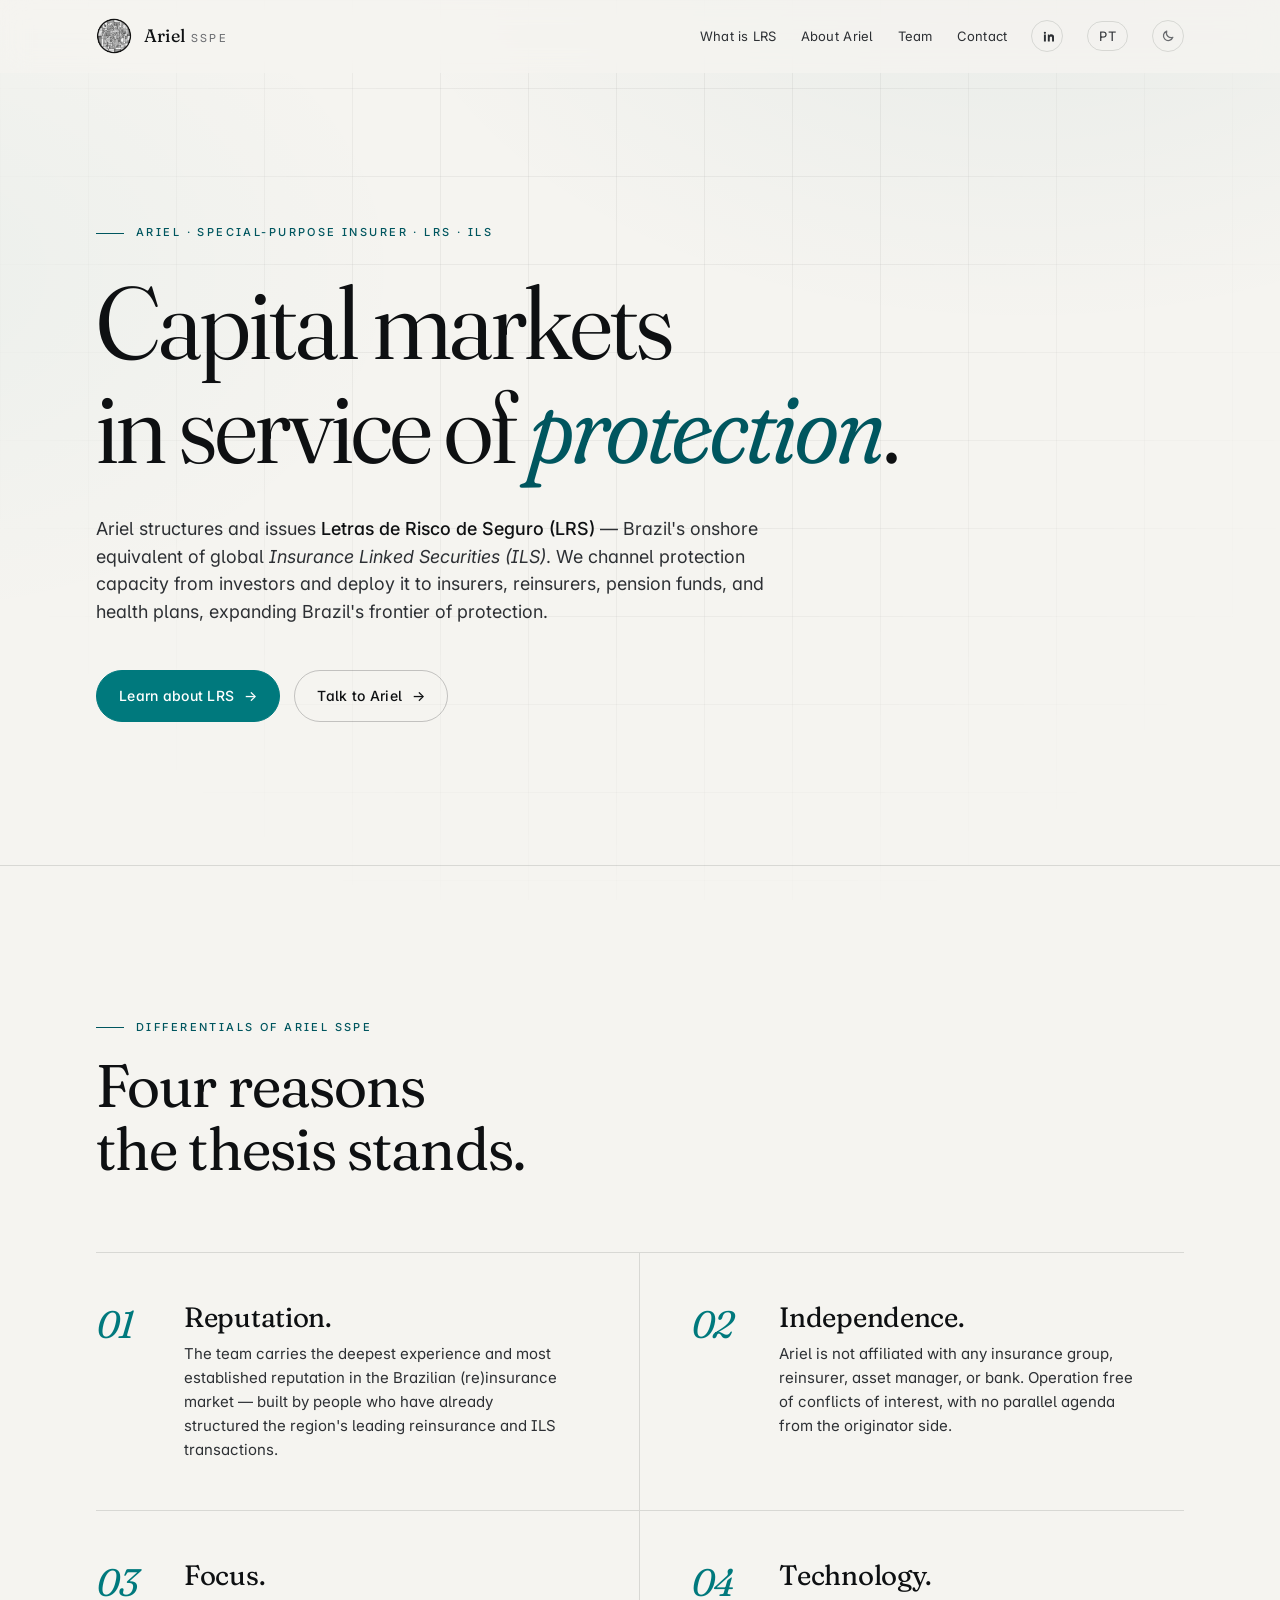
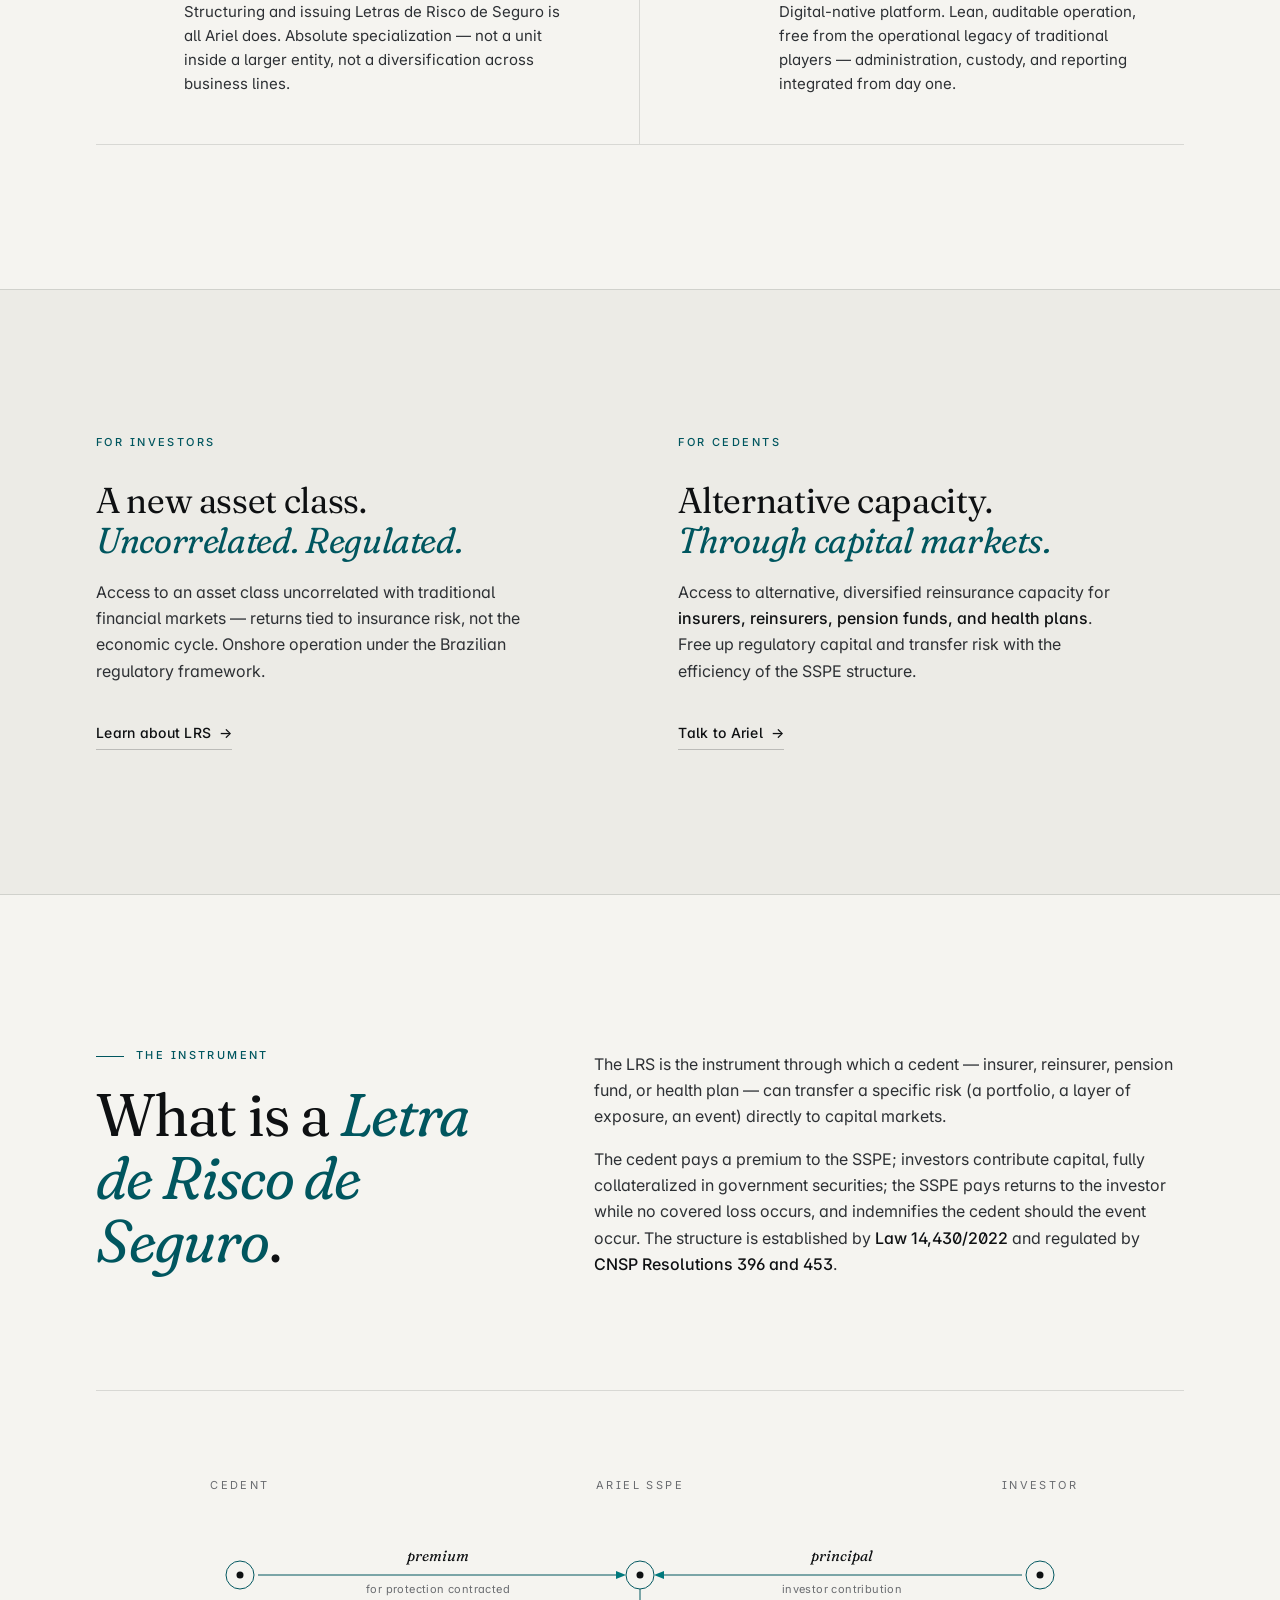
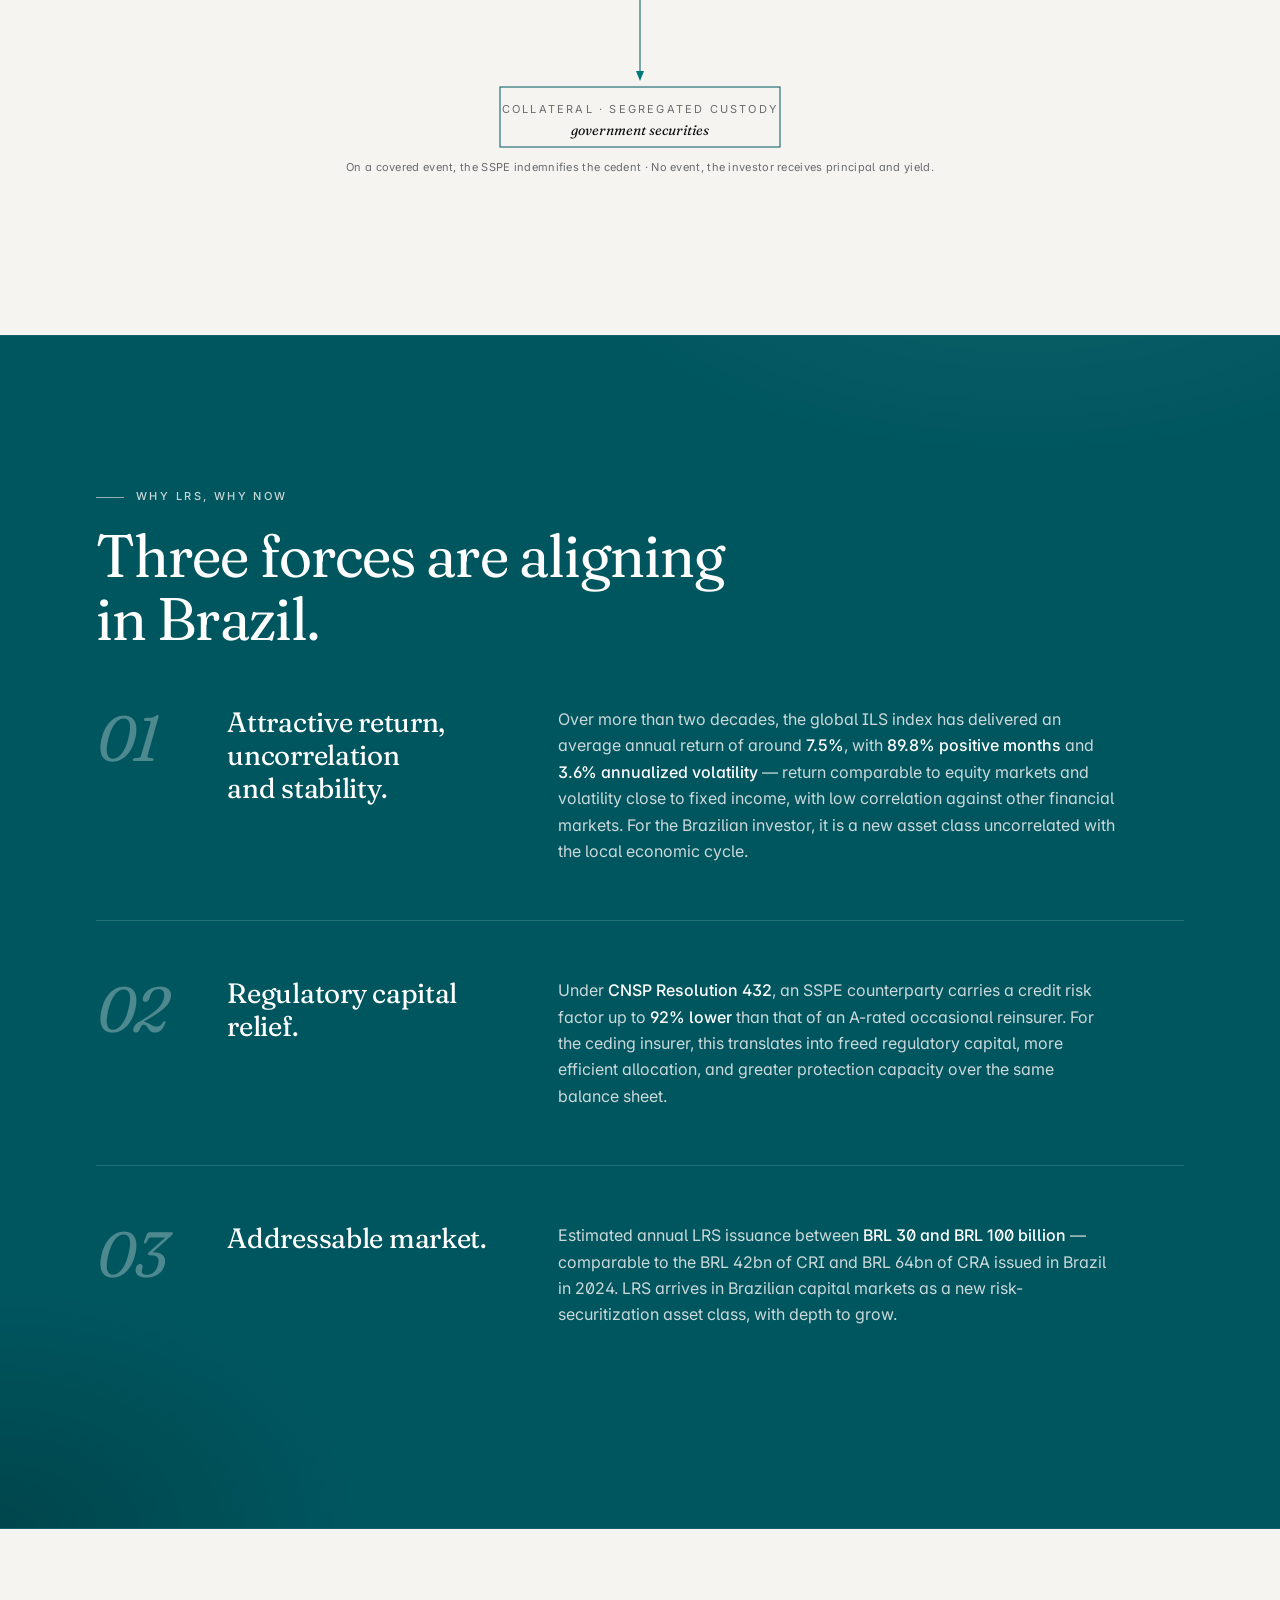
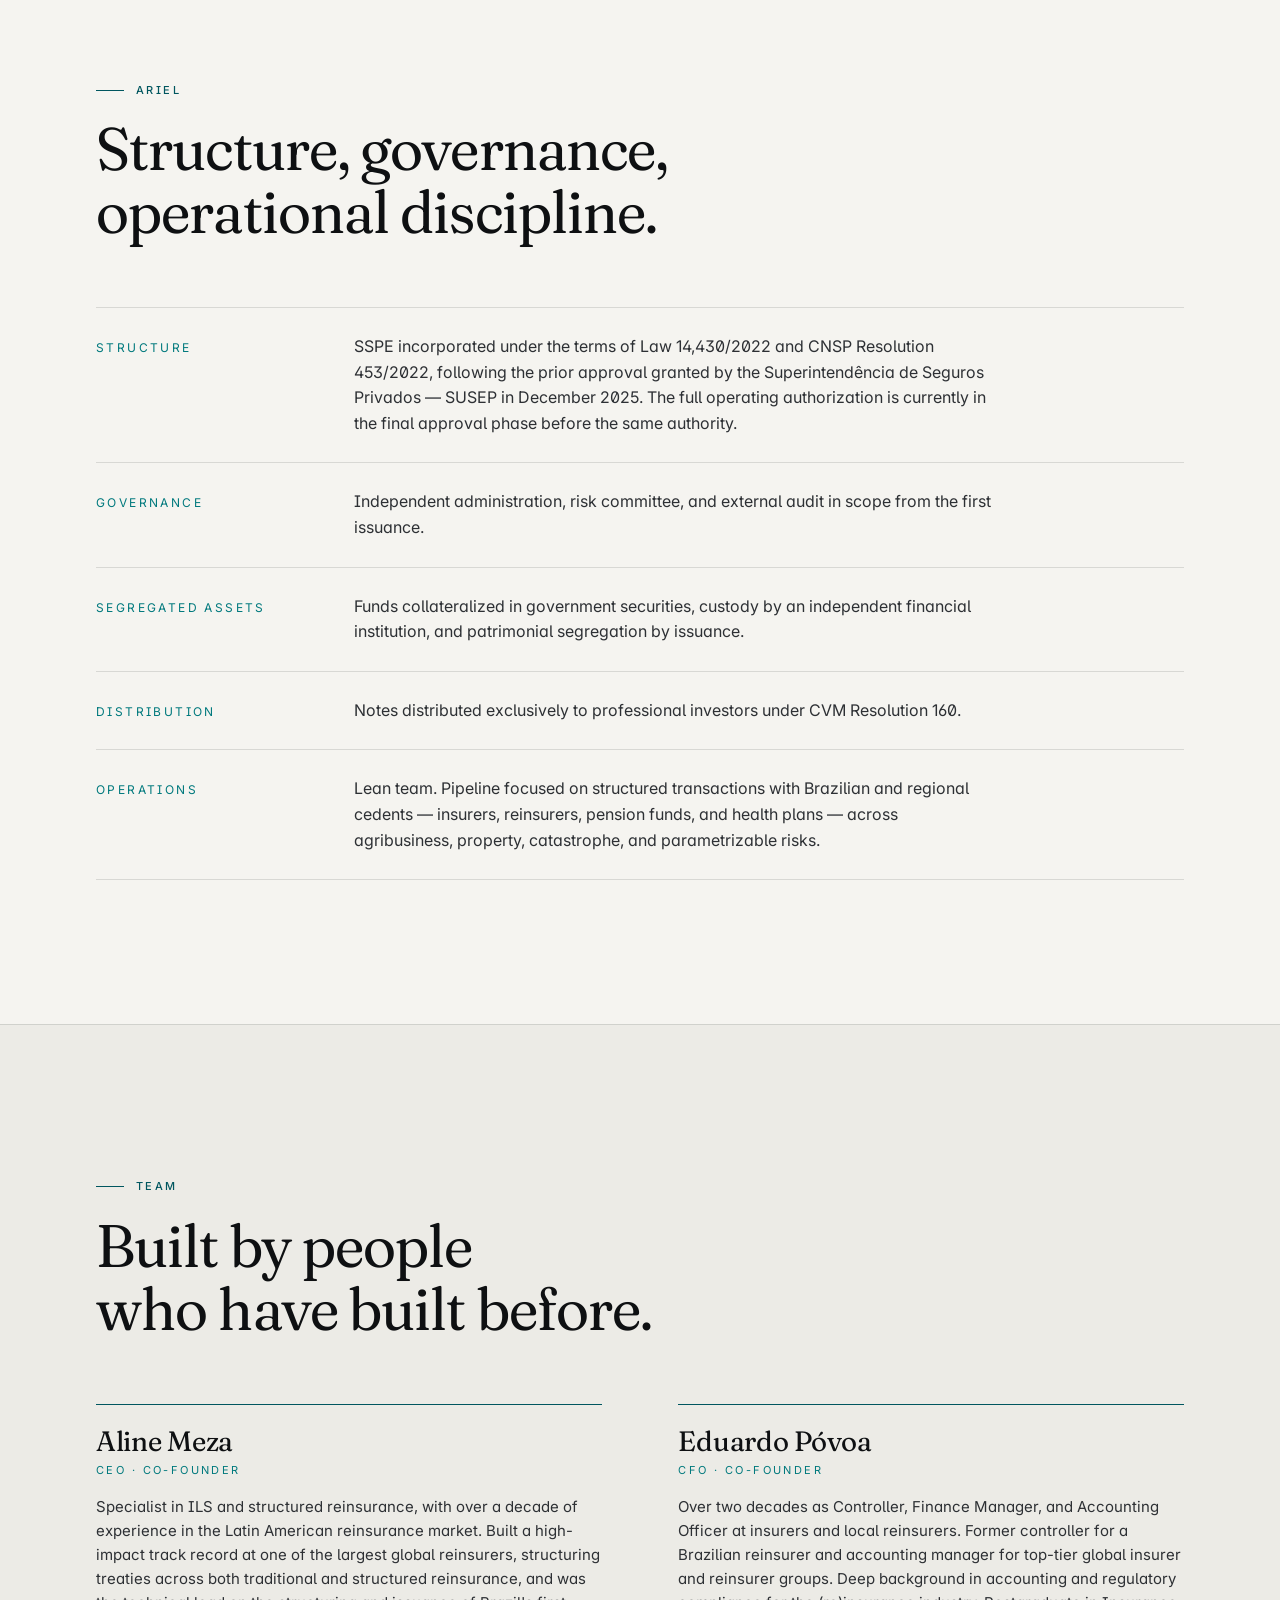
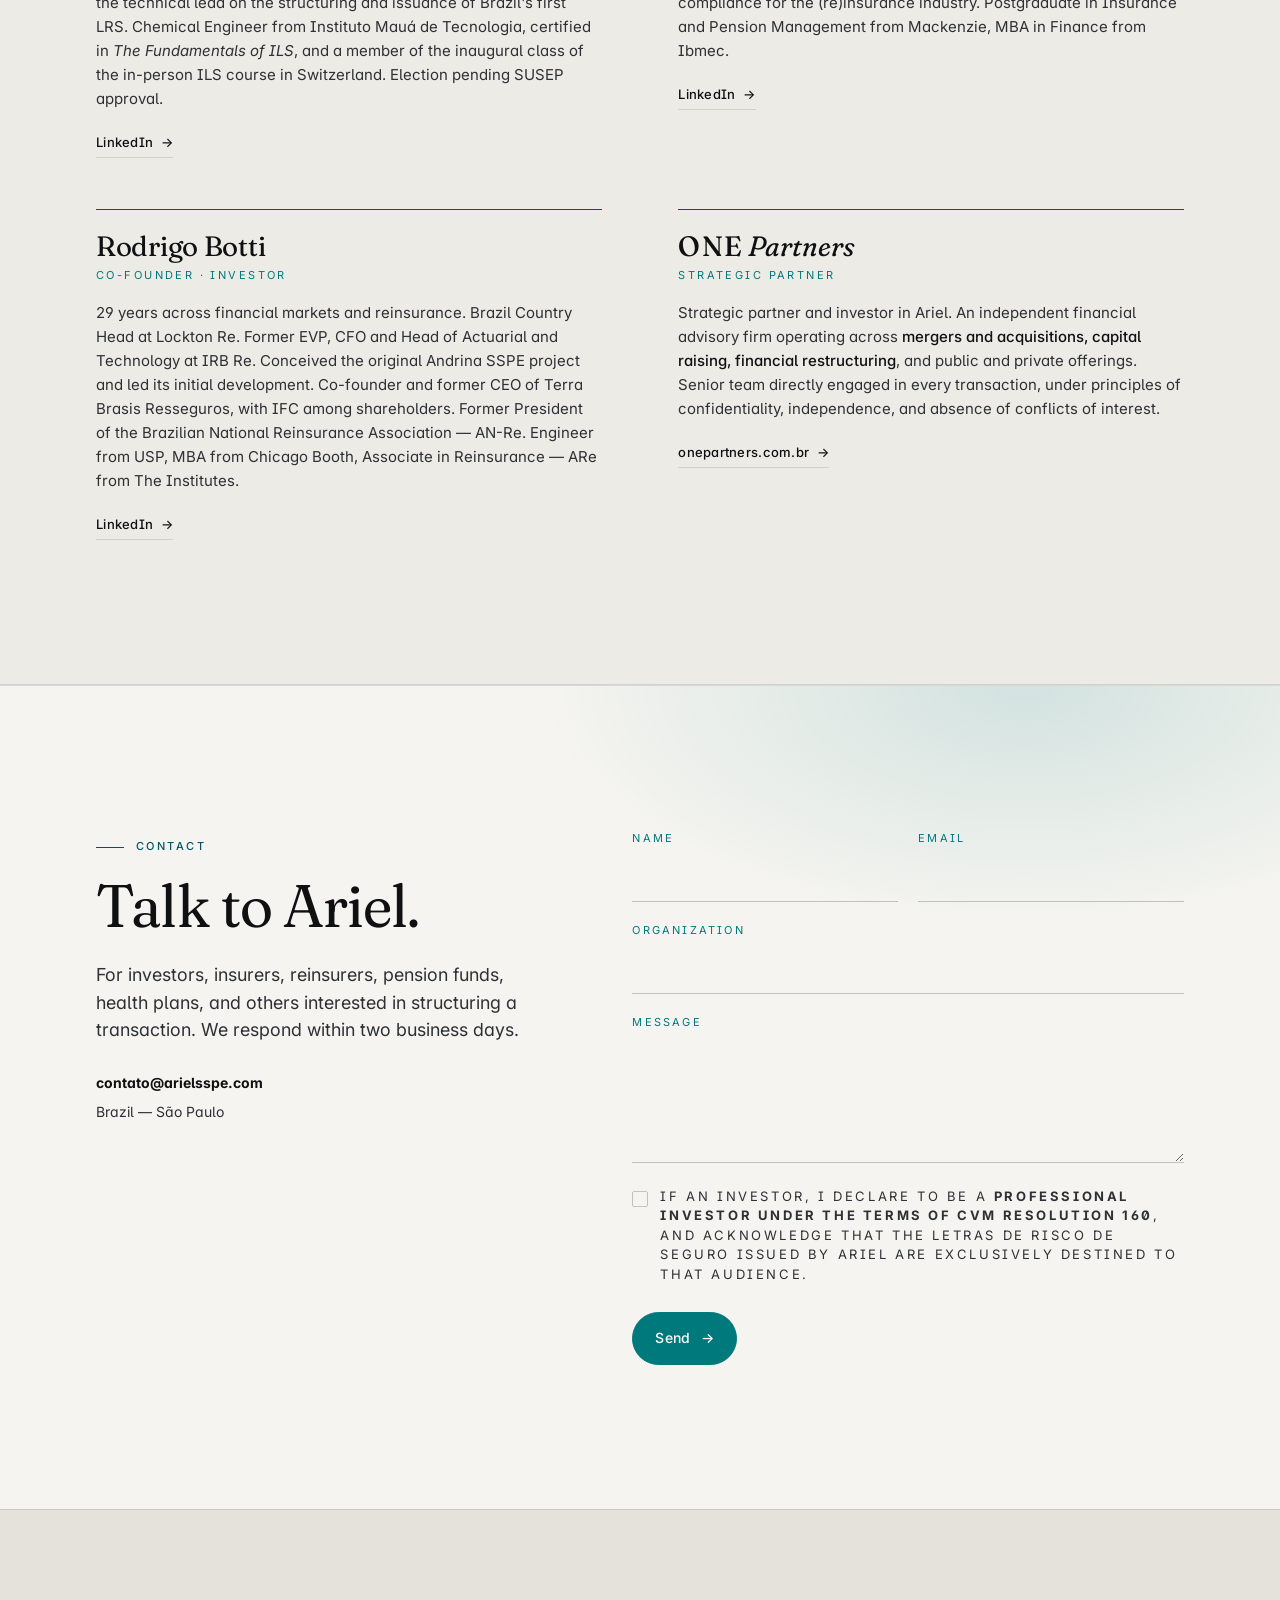
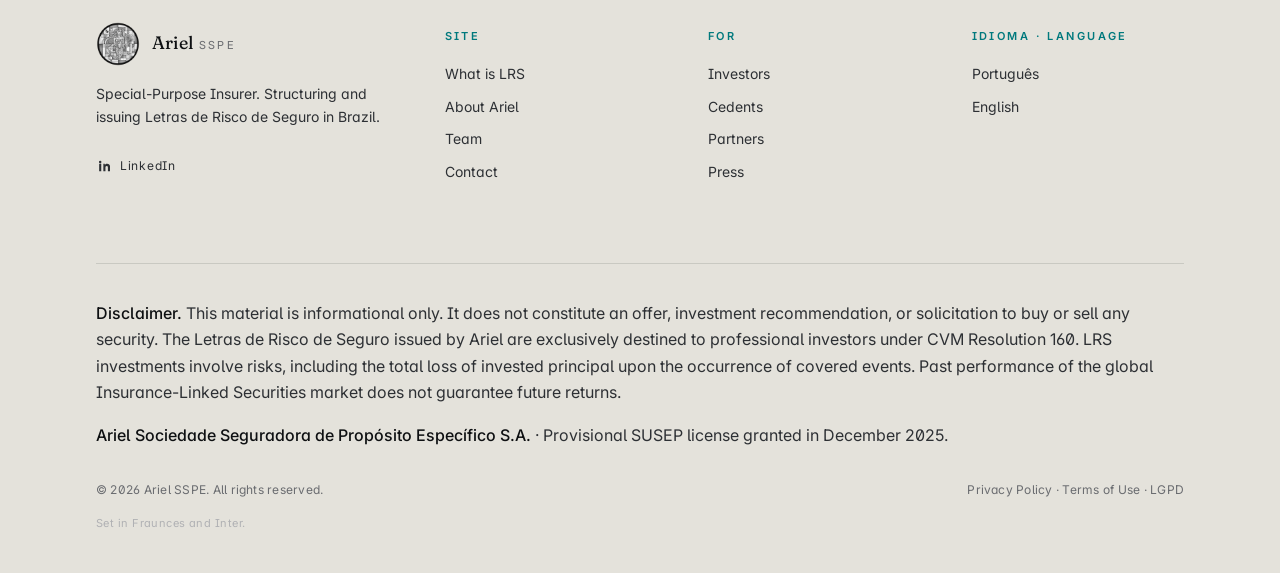
==== en.html @ 02ae9010 "Update Rodrigo Botti bio (PT + EN) Rewrites his bio with: - "Country Head da Lockton Re no Brasil" /" ====
<!doctype html>
<html lang="en">
<head>
<meta charset="utf-8" />
<meta name="viewport" content="width=device-width, initial-scale=1, viewport-fit=cover" />
<title>Ariel — Special-Purpose Insurer · LRS · ILS</title>
<meta name="description" content="Ariel structures and issues Letras de Risco de Seguro (LRS), Brazil's onshore equivalent of global Insurance-Linked Securities. Capital-markets capacity for ceding insurers." />
<meta name="theme-color" content="#06080A" />

<meta property="og:title" content="Ariel — Special-Purpose Insurer" />
<meta property="og:description" content="Capital markets in service of protection. LRS · ILS · Brazil." />
<meta property="og:type" content="website" />
<meta property="og:url" content="https://arielsspe.com/en.html" />
<meta property="og:locale" content="en_US" />
<meta property="og:locale:alternate" content="pt_BR" />
<meta property="og:image" content="https://arielsspe.com/assets/og.png" />
<meta property="og:image:width" content="1200" />
<meta property="og:image:height" content="630" />
<meta property="og:image:alt" content="Ariel SSPE — Capital markets in service of protection" />
<meta name="twitter:card" content="summary_large_image" />
<meta name="twitter:title" content="Ariel — Special-Purpose Insurer" />
<meta name="twitter:description" content="Capital markets in service of protection. LRS · ILS · Brazil." />
<meta name="twitter:image" content="https://arielsspe.com/assets/og.png" />
<link rel="alternate" hreflang="pt-BR" href="https://arielsspe.com/" />
<link rel="alternate" hreflang="en" href="https://arielsspe.com/en.html" />
<link rel="alternate" hreflang="x-default" href="https://arielsspe.com/" />

<link rel="icon" href="favicon.svg" type="image/svg+xml" />

<script>
  /* Set theme before paint to prevent flash. Default = light. */
  (function () {
    try {
      var saved = localStorage.getItem("ariel.theme");
      document.documentElement.setAttribute("data-theme", saved || "light");
    } catch (e) {
      document.documentElement.setAttribute("data-theme", "light");
    }
  })();
</script>

<link rel="preconnect" href="https://fonts.googleapis.com" />
<link rel="preconnect" href="https://fonts.gstatic.com" crossorigin />
<link rel="stylesheet" href="https://fonts.googleapis.com/css2?family=Fraunces:ital,opsz,wght,SOFT@0,9..144,300..600,0..100;1,9..144,300..600,0..100&family=Inter:wght@400;500;600&display=swap" />

<link rel="stylesheet" href="styles.css" />
</head>
<body>

<header class="nav" id="nav">
  <div class="nav-inner">
    <a href="#top" class="brand" aria-label="Ariel — home">
      <span class="brand-mark" aria-hidden="true">
        <img class="logo-dark-only"  src="assets/logo-dark.png"  alt="" />
        <img class="logo-light-only" src="assets/logo-light.png" alt="" />
      </span>
      <span class="brand-name">Ariel<span class="brand-suffix">SSPE</span></span>
    </a>
    <nav class="nav-links" aria-label="Main navigation">
      <a href="#lrs">What is LRS</a>
      <a href="#ariel">About Ariel</a>
      <a href="#team">Team</a>
      <a href="#contact">Contact</a>
      <a href="https://www.linkedin.com/company/ariel-sspe/" target="_blank" rel="noopener" class="chip social" aria-label="Ariel SSPE on LinkedIn" title="LinkedIn">
        <svg viewBox="0 0 16 16" aria-hidden="true">
          <path d="M3.6 5.5h2.4V14H3.6V5.5zM4.8 2a1.4 1.4 0 1 1 0 2.8 1.4 1.4 0 0 1 0-2.8zM7.6 5.5H10v1.2c.4-.7 1.3-1.4 2.7-1.4 2.9 0 3.4 1.9 3.4 4.4V14H13.6V10.2c0-.9 0-2.1-1.3-2.1-1.3 0-1.5 1-1.5 2v3.9H8.4V5.5h-.8z"/>
        </svg>
      </a>
      <a href="index.html" class="chip lang" aria-label="Mudar para português">PT</a>
      <button type="button" class="chip theme" id="themeToggle" aria-label="Toggle light / dark theme" title="Toggle theme">
        <svg class="icon-sun" viewBox="0 0 16 16" aria-hidden="true">
          <circle cx="8" cy="8" r="3"/>
          <path d="M8 1.2v1.6 M8 13.2v1.6 M1.2 8h1.6 M13.2 8h1.6 M3.05 3.05l1.13 1.13 M11.82 11.82l1.13 1.13 M3.05 12.95l1.13-1.13 M11.82 4.18l1.13-1.13"/>
        </svg>
        <svg class="icon-moon" viewBox="0 0 16 16" aria-hidden="true">
          <path d="M13.5 9.5A5.5 5.5 0 0 1 6.5 2.5a5.5 5.5 0 1 0 7 7z"/>
        </svg>
      </button>
    </nav>
  </div>
</header>

<main id="top">

<!-- ============================================================
     HERO
     ============================================================ -->
<section class="hero wrap" aria-labelledby="hero-h">
  <div class="reveal">
    <div class="eyebrow">Ariel · Special-Purpose Insurer · LRS · ILS</div>
    <h1 class="display" id="hero-h">
      Capital markets<br />
      in service of <em>protection</em>.
    </h1>
    <p class="lead hero-sub">
      Ariel structures and issues <strong>Letras de Risco de Seguro (LRS)</strong> — Brazil's onshore equivalent of global <em>Insurance Linked Securities (ILS)</em>. We channel protection capacity from investors and deploy it to insurers, reinsurers, pension funds, and health plans, expanding Brazil's frontier of protection.
    </p>
    <div class="hero-cta">
      <a href="#lrs" class="btn primary">Learn about LRS <span class="arrow">→</span></a>
      <a href="#contact" class="btn">Talk to Ariel <span class="arrow">→</span></a>
    </div>
  </div>
</section>

<!-- ============================================================
     DIFFERENTIALS
     ============================================================ -->
<section class="differentials" aria-labelledby="diff-h">
  <div class="wrap reveal">
    <div class="head">
      <div class="eyebrow">Differentials of Ariel SSPE</div>
      <h2 class="section-title" id="diff-h">Four reasons<br />the thesis stands.</h2>
    </div>

    <div class="differentials-grid">
      <div class="item">
        <div class="ord">01</div>
        <div>
          <h3>Reputation.</h3>
          <p>The team carries the deepest experience and most established reputation in the Brazilian (re)insurance market — built by people who have already structured the region's leading reinsurance and ILS transactions.</p>
        </div>
      </div>

      <div class="item">
        <div class="ord">02</div>
        <div>
          <h3>Independence.</h3>
          <p>Ariel is not affiliated with any insurance group, reinsurer, asset manager, or bank. Operation free of conflicts of interest, with no parallel agenda from the originator side.</p>
        </div>
      </div>

      <div class="item">
        <div class="ord">03</div>
        <div>
          <h3>Focus.</h3>
          <p>Structuring and issuing Letras de Risco de Seguro is all Ariel does. Absolute specialization — not a unit inside a larger entity, not a diversification across business lines.</p>
        </div>
      </div>

      <div class="item">
        <div class="ord">04</div>
        <div>
          <h3>Technology.</h3>
          <p>Digital-native platform. Lean, auditable operation, free from the operational legacy of traditional players — administration, custody, and reporting integrated from day one.</p>
        </div>
      </div>
    </div>
  </div>
</section>

<!-- ============================================================
     FOR WHOM
     ============================================================ -->
<section class="for-whom" aria-labelledby="for-whom-h">
  <div class="wrap">
    <h2 id="for-whom-h" style="position:absolute;left:-9999px">For whom</h2>
    <div class="grid">
      <div class="audience reveal">
        <div class="eyebrow no-rule">For investors</div>
        <h3>A new asset class.<br /><em>Uncorrelated. Regulated.</em></h3>
        <p>
          Access to an asset class uncorrelated with traditional financial markets — returns tied to insurance risk, not the economic cycle. Onshore operation under the Brazilian regulatory framework.
        </p>
        <a href="#lrs" class="link">Learn about LRS <span class="arrow">→</span></a>
      </div>

      <div class="audience reveal">
        <div class="eyebrow no-rule">For cedents</div>
        <h3>Alternative capacity.<br /><em>Through capital markets.</em></h3>
        <p>
          Access to alternative, diversified reinsurance capacity for <strong>insurers, reinsurers, pension funds, and health plans</strong>. Free up regulatory capital and transfer risk with the efficiency of the SSPE structure.
        </p>
        <a href="#contact" class="link">Talk to Ariel <span class="arrow">→</span></a>
      </div>
    </div>
  </div>
</section>

<!-- ============================================================
     WHAT IS LRS
     ============================================================ -->
<section id="lrs" aria-labelledby="lrs-h">
  <div class="wrap">
    <div class="lrs-intro reveal">
      <div>
        <div class="eyebrow">The instrument</div>
        <h2 class="section-title" id="lrs-h">What is a <em style="font-style:italic; font-variation-settings: 'opsz' 60, 'SOFT' 80;">Letra de Risco de Seguro</em>.</h2>
      </div>
      <div class="copy">
        <p>
          The LRS is the instrument through which a cedent — insurer, reinsurer, pension fund, or health plan — can transfer a specific risk (a portfolio, a layer of exposure, an event) directly to capital markets.
        </p>
        <p>
          The cedent pays a premium to the SSPE; investors contribute capital, fully collateralized in government securities; the SSPE pays returns to the investor while no covered loss occurs, and indemnifies the cedent should the event occur. The structure is established by <strong>Law 14,430/2022</strong> and regulated by <strong>CNSP Resolutions 396 and 453</strong>.
        </p>
      </div>
    </div>

    <div class="diagram reveal">
      <svg viewBox="0 0 1040 336" role="img" aria-labelledby="diag-title diag-desc" xmlns="http://www.w3.org/2000/svg">
        <title id="diag-title">Letra de Risco de Seguro flow</title>
        <desc id="diag-desc">The cedent pays a premium to Ariel SSPE; the investor contributes principal; funds are collateralized in government securities.</desc>

        <g class="d-label" font-family="Inter, sans-serif" font-size="11" letter-spacing="2.4" text-anchor="middle">
          <text x="120" y="34">CEDENT</text>
          <text x="520" y="34">ARIEL SSPE</text>
          <text x="920" y="34">INVESTOR</text>
        </g>

        <g class="d-station">
          <circle cx="120" cy="120" r="3.5" />
          <circle cx="520" cy="120" r="3.5" />
          <circle cx="920" cy="120" r="3.5" />
        </g>

        <g class="d-ring" stroke-width="1">
          <circle cx="120" cy="120" r="14" />
          <circle cx="520" cy="120" r="14" />
          <circle cx="920" cy="120" r="14" />
        </g>

        <!-- premium: cedent → SSPE -->
        <line class="d-line" x1="138" y1="120" x2="498" y2="120" stroke-width="1" />
        <polygon class="d-arrow" points="506,120 496,116 496,124" />
        <text class="d-italic" x="318" y="106" font-family="Fraunces, serif" font-style="italic" font-size="15" text-anchor="middle">premium</text>
        <text class="d-label"  x="318" y="138" font-family="Inter, sans-serif" font-size="11" text-anchor="middle" letter-spacing="0.4">for protection contracted</text>

        <!-- principal: investor → SSPE -->
        <line class="d-line" x1="542" y1="120" x2="902" y2="120" stroke-width="1" />
        <polygon class="d-arrow" points="534,120 544,116 544,124" />
        <text class="d-italic" x="722" y="106" font-family="Fraunces, serif" font-style="italic" font-size="15" text-anchor="middle">principal</text>
        <text class="d-label"  x="722" y="138" font-family="Inter, sans-serif" font-size="11" text-anchor="middle" letter-spacing="0.4">investor contribution</text>

        <!-- vertical: SSPE → collateral -->
        <line class="d-line" x1="520" y1="134" x2="520" y2="218" stroke-width="1" />
        <polygon class="d-arrow" points="520,226 516,216 524,216" />

        <rect class="d-rect" x="380" y="232" width="280" height="60" stroke-width="1" />
        <text class="d-label"  x="520" y="258" font-family="Inter, sans-serif" font-size="11" letter-spacing="2.2" text-anchor="middle">COLLATERAL · SEGREGATED CUSTODY</text>
        <text class="d-italic" x="520" y="280" font-family="Fraunces, serif" font-style="italic" font-size="14" text-anchor="middle">government securities</text>

        <text class="d-label" x="520" y="316" font-family="Inter, sans-serif" font-size="11" text-anchor="middle" letter-spacing="0.3">
          On a covered event, the SSPE indemnifies the cedent · No event, the investor receives principal and yield.
        </text>
      </svg>
    </div>
  </div>
</section>

<!-- ============================================================
     WHY LRS, WHY NOW
     ============================================================ -->
<section class="pillars" id="ariel" aria-labelledby="pillars-h">
  <div class="wrap reveal">
    <div class="eyebrow">Why LRS, why now</div>
    <h2 class="section-title" id="pillars-h">Three forces are aligning<br />in Brazil.</h2>

    <div class="row">
      <div class="ord">01</div>
      <h3>Attractive return, uncorrelation<br />and stability.</h3>
      <p>
        Over more than two decades, the global ILS index has delivered an average annual return of around <strong>7.5%</strong>, with <strong>89.8% positive months</strong> and <strong>3.6% annualized volatility</strong> — return comparable to equity markets and volatility close to fixed income, with low correlation against other financial markets. For the Brazilian investor, it is a new asset class uncorrelated with the local economic cycle.
      </p>
    </div>

    <div class="row">
      <div class="ord">02</div>
      <h3>Regulatory capital relief.</h3>
      <p>
        Under <strong>CNSP Resolution 432</strong>, an SSPE counterparty carries a credit risk factor up to <strong>92% lower</strong> than that of an A-rated occasional reinsurer. For the ceding insurer, this translates into freed regulatory capital, more efficient allocation, and greater protection capacity over the same balance sheet.
      </p>
    </div>

    <div class="row">
      <div class="ord">03</div>
      <h3>Addressable market.</h3>
      <p>
        Estimated annual LRS issuance between <strong>BRL 30 and BRL 100 billion</strong> — comparable to the BRL 42bn of CRI and BRL 64bn of CRA issued in Brazil in 2024. LRS arrives in Brazilian capital markets as a new risk-securitization asset class, with depth to grow.
      </p>
    </div>
  </div>
</section>

<!-- ============================================================
     HOW ARIEL OPERATES
     ============================================================ -->
<section class="operates" aria-labelledby="operates-h">
  <div class="wrap reveal">
    <div class="eyebrow">Ariel</div>
    <h2 class="section-title" id="operates-h">Structure, governance,<br />operational discipline.</h2>

    <dl>
      <div>
        <dt>Structure</dt>
        <dd>SSPE incorporated under the terms of Law 14,430/2022 and CNSP Resolution 453/2022, following the prior approval granted by the Superintendência de Seguros Privados — SUSEP in December 2025. The full operating authorization is currently in the final approval phase before the same authority.</dd>
      </div>
      <div>
        <dt>Governance</dt>
        <dd>Independent administration, risk committee, and external audit in scope from the first issuance.</dd>
      </div>
      <div>
        <dt>Segregated assets</dt>
        <dd>Funds collateralized in government securities, custody by an independent financial institution, and patrimonial segregation by issuance.</dd>
      </div>
      <div>
        <dt>Distribution</dt>
        <dd>Notes distributed exclusively to professional investors under CVM Resolution 160.</dd>
      </div>
      <div>
        <dt>Operations</dt>
        <dd>Lean team. Pipeline focused on structured transactions with Brazilian and regional cedents — insurers, reinsurers, pension funds, and health plans — across agribusiness, property, catastrophe, and parametrizable risks.</dd>
      </div>
    </dl>
  </div>
</section>

<!-- ============================================================
     TEAM
     ============================================================ -->
<section class="team" id="team" aria-labelledby="team-h">
  <div class="wrap reveal">
    <div class="eyebrow">Team</div>
    <h2 class="section-title" id="team-h">Built by people<br />who have built before.</h2>

    <div class="team-grid">
      <article class="member">
        <h3 class="name">Aline Meza</h3>
        <div class="role">CEO · Co-founder</div>
        <p>
          Specialist in ILS and structured reinsurance, with over a decade of experience in the Latin American reinsurance market. Built a high-impact track record at one of the largest global reinsurers, structuring treaties across both traditional and structured reinsurance, and was the technical lead on the structuring and issuance of Brazil's first LRS. Chemical Engineer from Instituto Mauá de Tecnologia, certified in <em>The Fundamentals of ILS</em>, and a member of the inaugural class of the in-person ILS course in Switzerland. Election pending SUSEP approval.
        </p>
        <a href="https://linkedin.com/in/aline-meza-cert-lrs-77653518" target="_blank" rel="noopener" class="link">LinkedIn <span class="arrow">→</span></a>
      </article>

      <article class="member">
        <h3 class="name">Eduardo Póvoa</h3>
        <div class="role">CFO · Co-founder</div>
        <p>
          Over two decades as Controller, Finance Manager, and Accounting Officer at insurers and local reinsurers. Former controller for a Brazilian reinsurer and accounting manager for top-tier global insurer and reinsurer groups. Deep background in accounting and regulatory compliance for the (re)insurance industry. Postgraduate in Insurance and Pension Management from Mackenzie, MBA in Finance from Ibmec.
        </p>
        <a href="https://linkedin.com/in/eduardo-póvoa-817a9116" target="_blank" rel="noopener" class="link">LinkedIn <span class="arrow">→</span></a>
      </article>

      <article class="member">
        <h3 class="name">Rodrigo Botti</h3>
        <div class="role">Co-founder · Investor</div>
        <p>
          29 years across financial markets and reinsurance. Brazil Country Head at Lockton Re. Former EVP, CFO and Head of Actuarial and Technology at IRB Re. Conceived the original Andrina SSPE project and led its initial development. Co-founder and former CEO of Terra Brasis Resseguros, with IFC among shareholders. Former President of the Brazilian National Reinsurance Association — AN-Re. Engineer from USP, MBA from Chicago Booth, Associate in Reinsurance — ARe from The Institutes.
        </p>
        <a href="https://www.linkedin.com/in/rodrigobotti" target="_blank" rel="noopener" class="link">LinkedIn <span class="arrow">→</span></a>
      </article>

      <article class="member partner">
        <h3 class="name"><span class="one">ONE</span> Partners</h3>
        <div class="role">Strategic Partner</div>
        <p>
          Strategic partner and investor in Ariel. An independent financial advisory firm operating across <strong>mergers and acquisitions, capital raising, financial restructuring</strong>, and public and private offerings. Senior team directly engaged in every transaction, under principles of confidentiality, independence, and absence of conflicts of interest.
        </p>
        <a href="https://onepartners.com.br/home-en/" target="_blank" rel="noopener" class="link">onepartners.com.br <span class="arrow">→</span></a>
      </article>
    </div>
  </div>
</section>

<!-- ============================================================
     CONTACT
     ============================================================ -->
<section class="contact" id="contact" aria-labelledby="contact-h">
  <div class="wrap reveal">
    <div class="contact-grid">
      <div class="contact-info">
        <div class="eyebrow">Contact</div>
        <h2 class="section-title" id="contact-h">Talk to Ariel.</h2>
        <p class="lead" style="margin-top:24px">
          For investors, insurers, reinsurers, pension funds, health plans, and others interested in structuring a transaction. We respond within two business days.
        </p>
        <div class="meta">
          <div><strong>contato@arielsspe.com</strong></div>
          <div>Brazil — São Paulo</div>
        </div>
      </div>

      <form class="contact-form" id="contactForm" novalidate>
        <div class="row">
          <div class="field">
            <label for="name">Name</label>
            <input id="name" name="name" type="text" required autocomplete="name" />
          </div>
          <div class="field">
            <label for="email">Email</label>
            <input id="email" name="email" type="email" required autocomplete="email" />
          </div>
        </div>

        <div class="field">
          <label for="org">Organization</label>
          <input id="org" name="org" type="text" autocomplete="organization" />
        </div>

        <div class="field">
          <label for="message">Message</label>
          <textarea id="message" name="message" rows="4" required></textarea>
        </div>

        <label class="check show" id="investorCheck">
          <input type="checkbox" id="investorAck" name="investorAck" />
          <span>If an investor, I declare to be a <strong>professional investor under the terms of CVM Resolution 160</strong>, and acknowledge that the Letras de Risco de Seguro issued by Ariel are exclusively destined to that audience.</span>
        </label>

        <div class="submit">
          <button type="submit" class="btn primary">Send <span class="arrow">→</span></button>
        </div>

        <div class="feedback" id="formFeedback" role="status" aria-live="polite"></div>
      </form>
    </div>
  </div>
</section>

</main>

<footer>
  <div class="wrap">
    <div class="footer-top">
      <div class="footer-brand">
        <a href="#top" class="brand">
          <span class="brand-mark" aria-hidden="true">
            <img class="logo-dark-only"  src="assets/logo-dark.png"  alt="" />
            <img class="logo-light-only" src="assets/logo-light.png" alt="" />
          </span>
          <span class="brand-name">Ariel<span class="brand-suffix">SSPE</span></span>
        </a>
        <p>
          Special-Purpose Insurer. Structuring and issuing Letras de Risco de Seguro in Brazil.
        </p>
        <a href="https://www.linkedin.com/company/ariel-sspe/" target="_blank" rel="noopener" class="footer-social" aria-label="Ariel SSPE on LinkedIn">
          <svg viewBox="0 0 16 16" aria-hidden="true">
            <path d="M3.6 5.5h2.4V14H3.6V5.5zM4.8 2a1.4 1.4 0 1 1 0 2.8 1.4 1.4 0 0 1 0-2.8zM7.6 5.5H10v1.2c.4-.7 1.3-1.4 2.7-1.4 2.9 0 3.4 1.9 3.4 4.4V14H13.6V10.2c0-.9 0-2.1-1.3-2.1-1.3 0-1.5 1-1.5 2v3.9H8.4V5.5h-.8z"/>
          </svg>
          LinkedIn
        </a>
      </div>

      <div class="footer-col">
        <h4>Site</h4>
        <ul>
          <li><a href="#lrs">What is LRS</a></li>
          <li><a href="#ariel">About Ariel</a></li>
          <li><a href="#team">Team</a></li>
          <li><a href="#contact">Contact</a></li>
        </ul>
      </div>

      <div class="footer-col">
        <h4>For</h4>
        <ul>
          <li><a href="#contact">Investors</a></li>
          <li><a href="#contact">Cedents</a></li>
          <li><a href="#contact">Partners</a></li>
          <li><a href="#contact">Press</a></li>
        </ul>
      </div>

      <div class="footer-col">
        <h4>Idioma · Language</h4>
        <ul>
          <li><a href="index.html">Português</a></li>
          <li><a href="en.html">English</a></li>
        </ul>
      </div>
    </div>

    <div class="disclaimer">
      <p><strong>Disclaimer.</strong> This material is informational only. It does not constitute an offer, investment recommendation, or solicitation to buy or sell any security. The Letras de Risco de Seguro issued by Ariel are exclusively destined to professional investors under CVM Resolution 160. LRS investments involve risks, including the total loss of invested principal upon the occurrence of covered events. Past performance of the global Insurance-Linked Securities market does not guarantee future returns.</p>
      <p><strong>Ariel Sociedade Seguradora de Propósito Específico S.A.</strong> · Provisional SUSEP license granted in December 2025.</p>
    </div>

    <div class="legal-bar">
      <span>© <span id="year"></span> Ariel SSPE. All rights reserved.</span>
      <span>
        <a href="#">Privacy Policy</a> · <a href="#">Terms of Use</a> · <a href="#">LGPD</a>
      </span>
    </div>

    <div class="colophon">
      Set in Fraunces and Inter.
    </div>
  </div>
</footer>

<script>window.ARIEL_FORM_ENDPOINT = "https://formspree.io/f/mjgljqok";</script>
<script src="script.js"></script>
</body>
</html>
---- styles.css ----
/* ============================================================
   Ariel — Sociedade Seguradora de Propósito Específico
   Set in Fraunces (display) and Inter (body).
   Brand palette only:
     Dark green   #00565F
     Medium green #00797D
     Light green  #009997
     Gray         #98989A
     Light gray   #D1D2D4
   ============================================================ */

/* ------------------------------------------------------------
   Theme tokens
   ------------------------------------------------------------ */

:root,
[data-theme="dark"] {
  --bg:           #06080A;
  --bg-lift:      #0B0E11;
  --bg-deep:      #040507;

  --ink:          #ECEDEF;
  --ink-soft:     #B7B8BB;
  --ink-mute:     #7A7C80;
  --ink-faint:    #3F4145;

  --accent:       #009997;   /* light green */
  --accent-mid:   #00797D;   /* medium green */
  --accent-deep:  #00565F;   /* dark green */
  --gray-warm:    #98989A;
  --gray-light:   #D1D2D4;

  --hairline:        rgba(236, 237, 239, 0.10);
  --hairline-strong: rgba(236, 237, 239, 0.20);

  --eyebrow-color: #00797D;
  --italic-tint:   var(--gray-light);
  --selection-bg:  var(--accent);
  --selection-fg:  var(--bg);

  --hero-grad-1:  rgba(0, 153, 151, 0.10);
  --hero-grad-2:  rgba(0, 121, 125, 0.08);

  --logo-dark-display:  block;
  --logo-light-display: none;
}

[data-theme="light"] {
  --bg:           #F5F4F0;       /* warm paper */
  --bg-lift:      #ECEBE6;       /* slightly more saturated paper */
  --bg-deep:      #E4E2DB;       /* deepest paper */

  --ink:          #0E1012;       /* deep ink, near-black */
  --ink-soft:     #2D3034;
  --ink-mute:     #6A6C70;
  --ink-faint:    #B0B1B4;

  --accent:       #00797D;       /* medium green reads better on white */
  --accent-mid:   #00565F;
  --accent-deep:  #00565F;
  --gray-warm:    #98989A;
  --gray-light:   #D1D2D4;

  --hairline:        rgba(14, 16, 18, 0.12);
  --hairline-strong: rgba(14, 16, 18, 0.22);

  --eyebrow-color: #00565F;
  --italic-tint:   #00565F;
  --selection-bg:  #00565F;
  --selection-fg:  #F5F4F0;

  --hero-grad-1:  rgba(0, 86, 95, 0.06);
  --hero-grad-2:  rgba(0, 121, 125, 0.04);

  --logo-dark-display:  none;
  --logo-light-display: block;
}

:root {
  --max:      1200px;
  --gutter:   clamp(20px, 5vw, 56px);
  --section:  clamp(72px, 12vw, 144px);

  --serif:    "Fraunces", "Iowan Old Style", "Apple Garamond", Georgia, "Times New Roman", serif;
  --sans:     "Inter", -apple-system, BlinkMacSystemFont, "Segoe UI", Roboto, "Helvetica Neue", Arial, sans-serif;

  --ease:     cubic-bezier(0.2, 0.6, 0.2, 1);
}

* { box-sizing: border-box; }

html { scroll-behavior: smooth; background: var(--bg); }

body {
  margin: 0;
  background: var(--bg);
  color: var(--ink);
  font-family: var(--sans);
  font-size: 16px;
  line-height: 1.6;
  -webkit-font-smoothing: antialiased;
  -moz-osx-font-smoothing: grayscale;
  text-rendering: optimizeLegibility;
  font-feature-settings: "ss01", "ss02", "cv11";
  background-image:
    radial-gradient(1100px 700px at 80% -10%, var(--hero-grad-1), transparent 60%),
    radial-gradient(900px 600px at -10% 30%, var(--hero-grad-2), transparent 60%);
  background-attachment: fixed;
  transition: background-color .35s var(--ease), color .35s var(--ease);
}

body::before {
  content: "";
  position: fixed;
  inset: 0;
  pointer-events: none;
  z-index: 0;
  background-image:
    linear-gradient(to right, var(--hairline) 1px, transparent 1px),
    linear-gradient(to bottom, var(--hairline) 1px, transparent 1px);
  background-size: 88px 88px;
  opacity: 0.4;
  mask-image: radial-gradient(ellipse at 50% 30%, black 30%, transparent 80%);
}

main, header, footer { position: relative; z-index: 1; }

a { color: inherit; text-decoration: none; }

img, svg { display: block; max-width: 100%; }

button { font: inherit; color: inherit; background: none; border: 0; cursor: pointer; }

::selection { background: var(--selection-bg); color: var(--selection-fg); }

/* ------------------------------------------------------------
   Layout
   ------------------------------------------------------------ */

.wrap {
  max-width: var(--max);
  margin: 0 auto;
  padding-left: var(--gutter);
  padding-right: var(--gutter);
}

section {
  padding-top: var(--section);
  padding-bottom: var(--section);
}

/* ------------------------------------------------------------
   Typography
   ------------------------------------------------------------ */

.eyebrow {
  font-family: var(--sans);
  font-size: 11px;
  font-weight: 500;
  letter-spacing: 0.22em;
  text-transform: uppercase;
  color: var(--eyebrow-color);
  display: inline-flex;
  align-items: center;
  gap: 12px;
}

.eyebrow::before {
  content: "";
  width: 28px;
  height: 1px;
  background: var(--eyebrow-color);
}

.eyebrow.no-rule::before { display: none; }

.display {
  font-family: var(--serif);
  font-weight: 360;
  font-style: normal;
  font-variation-settings: "opsz" 144, "SOFT" 30;
  font-size: clamp(44px, 8vw, 108px);
  line-height: 1.02;
  letter-spacing: -0.02em;
  color: var(--ink);
  margin: 0;
}

.display em {
  font-style: italic;
  font-variation-settings: "opsz" 144, "SOFT" 80;
  color: var(--italic-tint);
}

h2.section-title {
  font-family: var(--serif);
  font-weight: 380;
  font-variation-settings: "opsz" 60, "SOFT" 40;
  font-size: clamp(34px, 5vw, 60px);
  line-height: 1.05;
  letter-spacing: -0.015em;
  margin: 18px 0 0;
  color: var(--ink);
  max-width: 18ch;
}

h2.section-title em {
  font-style: italic;
  font-variation-settings: "opsz" 60, "SOFT" 80;
  color: var(--italic-tint);
}

h3 {
  font-family: var(--serif);
  font-weight: 400;
  font-variation-settings: "opsz" 36, "SOFT" 50;
  font-size: clamp(22px, 2.4vw, 30px);
  line-height: 1.18;
  letter-spacing: -0.01em;
  margin: 0 0 10px;
  color: var(--ink);
}

p {
  margin: 0 0 1em;
  color: var(--ink-soft);
  font-size: 16px;
  line-height: 1.65;
}

p.lead {
  font-size: clamp(17px, 1.4vw, 20px);
  line-height: 1.55;
  color: var(--ink-soft);
  max-width: 64ch;
}

p strong, .strong { color: var(--ink); font-weight: 500; }

.quiet { color: var(--ink-mute); }

.link {
  display: inline-flex;
  align-items: center;
  gap: 8px;
  color: var(--ink);
  font-size: 14px;
  font-weight: 500;
  letter-spacing: 0.02em;
  padding-bottom: 4px;
  border-bottom: 1px solid var(--hairline-strong);
  transition: color .25s var(--ease), border-color .25s var(--ease), gap .25s var(--ease);
}

.link:hover {
  color: var(--accent);
  border-bottom-color: var(--accent);
  gap: 12px;
}

.link .arrow {
  transition: transform .25s var(--ease);
  display: inline-block;
}

.link:hover .arrow { transform: translateX(2px); }

.btn {
  display: inline-flex;
  align-items: center;
  gap: 10px;
  padding: 14px 22px;
  font-size: 14px;
  font-weight: 500;
  letter-spacing: 0.02em;
  border: 1px solid var(--hairline-strong);
  border-radius: 999px;
  background: transparent;
  color: var(--ink);
  transition: all .3s var(--ease);
}

.btn:hover {
  border-color: var(--ink);
  background: rgba(127, 127, 127, 0.06);
}

.btn.primary {
  background: var(--accent);
  color: #FFFFFF;
  border-color: var(--accent);
}

.btn.primary:hover {
  background: var(--accent-mid);
  border-color: var(--accent-mid);
  color: #FFFFFF;
}

.btn .arrow { transition: transform .3s var(--ease); }
.btn:hover .arrow { transform: translateX(3px); }

/* ------------------------------------------------------------
   Nav
   ------------------------------------------------------------ */

.nav {
  position: sticky;
  top: 0;
  z-index: 50;
  backdrop-filter: blur(14px);
  -webkit-backdrop-filter: blur(14px);
  background: color-mix(in oklab, var(--bg) 78%, transparent);
  border-bottom: 1px solid transparent;
  transition: border-color .3s var(--ease), background-color .35s var(--ease);
}

.nav.scrolled { border-bottom-color: var(--hairline); }

.nav-inner {
  max-width: var(--max);
  margin: 0 auto;
  padding: 18px var(--gutter);
  display: flex;
  align-items: center;
  justify-content: space-between;
  gap: 24px;
}

.brand {
  display: inline-flex;
  align-items: center;
  gap: 12px;
  color: var(--ink);
}

.brand-mark {
  width: 36px;
  height: 36px;
  border-radius: 50%;
  display: inline-block;
  flex: none;
  position: relative;
  overflow: hidden;
  background: transparent;
}

.brand-mark img {
  position: absolute;
  inset: 0;
  width: 100%;
  height: 100%;
  object-fit: cover;
  border-radius: 50%;
}

.brand-mark .logo-dark-only  { display: var(--logo-dark-display); }
.brand-mark .logo-light-only { display: var(--logo-light-display); }

.footer-brand .brand-mark { width: 44px; height: 44px; }

.brand-name {
  font-family: var(--serif);
  font-size: 18px;
  font-variation-settings: "opsz" 24, "SOFT" 50;
  letter-spacing: 0.01em;
  font-weight: 420;
  color: var(--ink);
}

.brand-suffix {
  font-family: var(--sans);
  font-size: 11px;
  letter-spacing: 0.2em;
  color: var(--ink-mute);
  text-transform: uppercase;
  margin-left: 6px;
}

.nav-links {
  display: flex;
  align-items: center;
  gap: 24px;
}

.nav-links a {
  font-size: 13px;
  letter-spacing: 0.02em;
  color: var(--ink-soft);
  transition: color .25s var(--ease);
}

.nav-links a:hover { color: var(--ink); }

.chip {
  font-size: 11px;
  letter-spacing: 0.18em;
  text-transform: uppercase;
  color: var(--ink-mute);
  border: 1px solid var(--hairline);
  padding: 7px 11px;
  border-radius: 999px;
  height: 30px;
  display: inline-flex;
  align-items: center;
  justify-content: center;
  gap: 6px;
  transition: all .25s var(--ease);
  background: transparent;
}

.chip:hover {
  color: var(--ink);
  border-color: var(--hairline-strong);
}

.chip.lang { min-width: 38px; }

.chip.theme {
  width: 32px;
  height: 32px;
  padding: 0;
  position: relative;
}

.chip.theme svg {
  width: 14px;
  height: 14px;
  stroke: currentColor;
  fill: none;
  stroke-width: 1.5;
  stroke-linecap: round;
  stroke-linejoin: round;
  transition: opacity .3s var(--ease), transform .4s var(--ease);
  position: absolute;
  inset: 0;
  margin: auto;
}

[data-theme="dark"]  .chip.theme .icon-sun  { opacity: 1; transform: rotate(0deg); }
[data-theme="dark"]  .chip.theme .icon-moon { opacity: 0; transform: rotate(-90deg); }
[data-theme="light"] .chip.theme .icon-sun  { opacity: 0; transform: rotate(90deg); }
[data-theme="light"] .chip.theme .icon-moon { opacity: 1; transform: rotate(0deg); }

.chip.social {
  width: 32px;
  height: 32px;
  padding: 0;
}

.chip.social svg {
  width: 13px;
  height: 13px;
  fill: currentColor;
}

.chip.social:hover { color: var(--accent); border-color: var(--accent); }

.footer-social {
  display: inline-flex;
  align-items: center;
  gap: 10px;
  margin-top: 14px;
  color: var(--ink-soft);
  font-size: 12px;
  letter-spacing: 0.06em;
  transition: color .25s var(--ease);
}

.footer-social svg {
  width: 14px;
  height: 14px;
  fill: currentColor;
}

.footer-social:hover { color: var(--accent); }

@media (max-width: 760px) {
  .nav-links a:not(.chip) { display: none; }
  .brand-suffix { display: none; }
  .nav-links { gap: 12px; }
}

/* ------------------------------------------------------------
   Hero
   ------------------------------------------------------------ */

.hero {
  padding-top: clamp(72px, 12vh, 140px);
  padding-bottom: clamp(72px, 12vh, 140px);
  min-height: 88vh;
  display: flex;
  flex-direction: column;
  justify-content: center;
  position: relative;
}

.hero .display {
  margin-top: 28px;
  max-width: 18ch;
}

.hero-sub {
  margin-top: 36px;
  max-width: 56ch;
}

.hero-cta {
  margin-top: 44px;
  display: flex;
  flex-wrap: wrap;
  gap: 14px;
}

.hero-mark {
  position: absolute;
  right: var(--gutter);
  top: 50%;
  transform: translateY(-50%);
  width: clamp(220px, 30vw, 420px);
  aspect-ratio: 1;
  pointer-events: none;
  display: grid;
}

.hero-mark img {
  grid-area: 1 / 1;
  width: 100%;
  height: 100%;
  border-radius: 50%;
  object-fit: cover;
}

.hero-mark .logo-dark-only  { display: var(--logo-dark-display); opacity: 0.95; }
.hero-mark .logo-light-only { display: var(--logo-light-display); opacity: 0.92; }

@media (max-width: 1100px) {
  .hero-mark { display: none; }
}

/* ------------------------------------------------------------
   Differentials — 2x2 editorial grid
   ------------------------------------------------------------ */

.differentials {
  border-top: 1px solid var(--hairline);
}

.differentials .head { max-width: 64ch; }

.differentials-grid {
  margin-top: clamp(40px, 6vw, 72px);
  display: grid;
  grid-template-columns: 1fr 1fr;
  gap: 0;
  border-top: 1px solid var(--hairline);
}

.differentials-grid .item {
  display: grid;
  grid-template-columns: 56px 1fr;
  gap: clamp(20px, 3vw, 32px);
  padding: clamp(32px, 4vw, 48px) clamp(20px, 3vw, 40px) clamp(32px, 4vw, 48px) 0;
  border-bottom: 1px solid var(--hairline);
  align-items: start;
}

.differentials-grid .item:nth-child(odd) {
  border-right: 1px solid var(--hairline);
  padding-left: 0;
  padding-right: clamp(28px, 4vw, 56px);
}

.differentials-grid .item:nth-child(even) {
  padding-left: clamp(28px, 4vw, 56px);
}

.differentials-grid .ord {
  font-family: var(--serif);
  font-style: italic;
  font-variation-settings: "opsz" 144, "SOFT" 80;
  font-size: clamp(28px, 3vw, 40px);
  color: var(--accent);
  line-height: 1;
  letter-spacing: -0.02em;
  padding-top: 4px;
}

.differentials-grid h3 {
  font-size: clamp(22px, 2.4vw, 28px);
  margin: 0 0 8px;
  font-variation-settings: "opsz" 36, "SOFT" 60;
}

.differentials-grid p {
  margin: 0;
  font-size: 15px;
  line-height: 1.6;
  max-width: 42ch;
}

@media (max-width: 760px) {
  .differentials-grid { grid-template-columns: 1fr; }
  .differentials-grid .item:nth-child(odd) {
    border-right: 0;
    padding-right: 0;
  }
  .differentials-grid .item:nth-child(even) {
    padding-left: 0;
  }
}

/* ------------------------------------------------------------
   For Whom — two columns
   ------------------------------------------------------------ */

.for-whom {
  border-top: 1px solid var(--hairline);
  border-bottom: 1px solid var(--hairline);
  background: var(--bg-lift);
}

.for-whom .grid {
  display: grid;
  grid-template-columns: 1fr 1fr;
  gap: clamp(40px, 6vw, 96px);
}

@media (max-width: 820px) {
  .for-whom .grid { grid-template-columns: 1fr; gap: 56px; }
}

.audience {
  display: flex;
  flex-direction: column;
  gap: 14px;
}

.audience h3 {
  font-size: clamp(26px, 3vw, 36px);
  line-height: 1.12;
  margin: 14px 0 4px;
  font-variation-settings: "opsz" 60, "SOFT" 30;
  font-weight: 380;
}

.audience h3 em {
  display: block;
  font-style: italic;
  color: var(--italic-tint);
  font-variation-settings: "opsz" 60, "SOFT" 80;
}

.audience p { max-width: 44ch; }

.audience .link { margin-top: 8px; align-self: flex-start; }

/* ------------------------------------------------------------
   What is LRS — explanation + diagram
   ------------------------------------------------------------ */

.lrs-intro {
  display: grid;
  grid-template-columns: 1fr 1.4fr;
  gap: clamp(40px, 6vw, 96px);
  align-items: start;
}

@media (max-width: 900px) {
  .lrs-intro { grid-template-columns: 1fr; }
}

.lrs-intro .copy { padding-top: 12px; }

.diagram {
  margin-top: clamp(56px, 8vw, 96px);
  border-top: 1px solid var(--hairline);
  padding-top: clamp(40px, 6vw, 64px);
}

.diagram svg {
  width: 100%;
  height: auto;
  max-width: 1040px;
  margin: 0 auto;
  display: block;
}

.diagram .d-ring     { stroke: var(--accent-deep); fill: none; }
.diagram .d-line     { stroke: var(--accent-mid); }
.diagram .d-arrow    { fill: var(--accent); }
.diagram .d-station  { fill: var(--ink); }
.diagram .d-italic   { fill: var(--ink); }
.diagram .d-label    { fill: var(--ink-mute); }
.diagram .d-rect     { stroke: var(--accent-deep); fill: none; }
.diagram .d-dashed   { stroke: var(--accent-mid); opacity: 0.6; }

.diagram-caption {
  text-align: center;
  margin-top: 24px;
  font-size: 13px;
  color: var(--ink-mute);
  letter-spacing: 0.02em;
}

/* ------------------------------------------------------------
   Pillars — three rows with structural green ground
   ------------------------------------------------------------ */

.pillars {
  background: var(--accent-deep);
  color: #ECEDEF;
  border-top: 1px solid rgba(255,255,255,0.08);
  border-bottom: 1px solid rgba(255,255,255,0.08);
  position: relative;
}

.pillars::before {
  content: "";
  position: absolute;
  inset: 0;
  background:
    radial-gradient(800px 400px at 80% -10%, rgba(255,255,255,0.06), transparent 60%),
    radial-gradient(600px 400px at 0% 100%, rgba(0,0,0,0.20), transparent 60%);
  pointer-events: none;
}

.pillars .wrap { position: relative; z-index: 1; }

.pillars .eyebrow { color: rgba(236, 237, 239, 0.85); }
.pillars .eyebrow::before { background: rgba(236, 237, 239, 0.6); }

.pillars h2.section-title { color: #FFFFFF; }
.pillars h2.section-title em { color: rgba(255,255,255,0.78); }

.pillars .row {
  display: grid;
  grid-template-columns: 80px minmax(220px, 280px) 1fr;
  gap: clamp(24px, 4vw, 64px);
  padding: clamp(36px, 5vw, 56px) 0;
  border-bottom: 1px solid rgba(255, 255, 255, 0.14);
  align-items: start;
}

.pillars .row:last-child { border-bottom: 0; }
.pillars .row:first-of-type { border-top: 1px solid rgba(255, 255, 255, 0.14); margin-top: 32px; }

.pillars .ord {
  font-family: var(--serif);
  font-style: italic;
  font-variation-settings: "opsz" 144, "SOFT" 80;
  font-size: clamp(40px, 5vw, 64px);
  color: rgba(255, 255, 255, 0.30);
  line-height: 1;
  letter-spacing: -0.02em;
}

.pillars h3 {
  font-size: clamp(22px, 2.4vw, 28px);
  margin: 0;
  max-width: 16ch;
  color: #FFFFFF;
}

.pillars p {
  max-width: 56ch;
  margin: 0;
  color: rgba(236, 237, 239, 0.86);
}

.pillars p strong { color: #FFFFFF; font-weight: 500; }

@media (max-width: 820px) {
  .pillars .row {
    grid-template-columns: 1fr;
    gap: 14px;
  }
  .pillars .ord { font-size: 36px; }
}

/* ------------------------------------------------------------
   How Ariel Operates — definition list
   ------------------------------------------------------------ */

.operates dl {
  margin: clamp(40px, 6vw, 64px) 0 0;
  display: grid;
  grid-template-columns: 1fr;
  gap: 0;
  border-top: 1px solid var(--hairline);
}

.operates dl > div {
  display: grid;
  grid-template-columns: 220px 1fr;
  gap: clamp(20px, 3vw, 56px);
  padding: 26px 0;
  border-bottom: 1px solid var(--hairline);
  align-items: baseline;
}

.operates dt {
  font-family: var(--sans);
  font-size: 12px;
  letter-spacing: 0.2em;
  text-transform: uppercase;
  color: var(--accent);
}

.operates dd {
  margin: 0;
  font-size: 16px;
  line-height: 1.6;
  color: var(--ink-soft);
  max-width: 64ch;
}

@media (max-width: 760px) {
  .operates dl > div {
    grid-template-columns: 1fr;
    gap: 8px;
    padding: 22px 0;
  }
}

/* ------------------------------------------------------------
   Team
   ------------------------------------------------------------ */

.team {
  background: var(--bg-lift);
  border-top: 1px solid var(--hairline);
  border-bottom: 1px solid var(--hairline);
}

.team-grid {
  margin-top: clamp(40px, 6vw, 64px);
  display: grid;
  grid-template-columns: repeat(2, 1fr);
  gap: clamp(28px, 4vw, 56px) clamp(40px, 6vw, 96px);
}

@media (max-width: 720px) {
  .team-grid { grid-template-columns: 1fr; gap: 40px; }
}

.member {
  border-top: 1px solid var(--accent-mid);
  padding-top: 20px;
}

.member .name {
  font-family: var(--serif);
  font-size: clamp(22px, 2.2vw, 28px);
  font-variation-settings: "opsz" 36, "SOFT" 40;
  letter-spacing: -0.01em;
  margin: 0 0 4px;
  color: var(--ink);
  font-weight: 400;
}

.member .role {
  font-size: 11px;
  letter-spacing: 0.22em;
  text-transform: uppercase;
  color: var(--accent);
  margin-bottom: 16px;
}

.member p {
  font-size: 15px;
  line-height: 1.6;
  color: var(--ink-soft);
  margin-bottom: 18px;
}

.member .link {
  font-size: 13px;
  border-bottom-color: var(--hairline);
}

/* ONE Partners — wordmark variant of .member */
.member.partner .name {
  font-style: italic;
  font-variation-settings: "opsz" 60, "SOFT" 80;
  letter-spacing: -0.005em;
}

.member.partner .name .one {
  font-style: normal;
  font-variation-settings: "opsz" 60, "SOFT" 30;
  letter-spacing: 0.04em;
  font-weight: 500;
}

.member.partner .role { color: var(--accent); }

/* ------------------------------------------------------------
   Backed by
   ------------------------------------------------------------ */

.backed {
  display: grid;
  grid-template-columns: 1fr 1fr;
  gap: clamp(40px, 6vw, 96px);
  align-items: center;
}

@media (max-width: 820px) { .backed { grid-template-columns: 1fr; } }

.backed-card {
  border: 1px solid var(--accent-mid);
  padding: clamp(32px, 4vw, 56px);
  background:
    linear-gradient(180deg,
      color-mix(in oklab, var(--accent-deep) 14%, transparent),
      transparent 80%);
  position: relative;
}

.backed-card .label {
  font-size: 11px;
  letter-spacing: 0.22em;
  text-transform: uppercase;
  color: var(--accent);
  margin-bottom: 16px;
}

.backed-card h3 {
  font-size: clamp(28px, 3vw, 40px);
  margin: 0 0 12px;
}

.backed-card p { max-width: 44ch; margin-bottom: 20px; }

/* ------------------------------------------------------------
   Contact
   ------------------------------------------------------------ */

.contact {
  border-top: 1px solid var(--hairline);
  background:
    radial-gradient(800px 400px at 80% 0%, color-mix(in oklab, var(--accent) 14%, transparent), transparent 60%),
    var(--bg);
}

.contact-grid {
  display: grid;
  grid-template-columns: 1fr 1.2fr;
  gap: clamp(40px, 6vw, 96px);
  align-items: start;
}

@media (max-width: 880px) { .contact-grid { grid-template-columns: 1fr; } }

.contact-info p { max-width: 40ch; }

.contact-info .meta {
  margin-top: 28px;
  font-size: 14px;
  color: var(--ink-soft);
  display: grid;
  gap: 6px;
}

.contact-info .meta strong { color: var(--ink); }

form.contact-form {
  display: grid;
  gap: 20px;
}

form.contact-form .row {
  display: grid;
  grid-template-columns: 1fr 1fr;
  gap: 20px;
}

@media (max-width: 600px) { form.contact-form .row { grid-template-columns: 1fr; } }

form.contact-form .field { display: flex; flex-direction: column; gap: 8px; }

form.contact-form label {
  font-size: 11px;
  letter-spacing: 0.2em;
  text-transform: uppercase;
  color: var(--accent);
}

form.contact-form input,
form.contact-form select,
form.contact-form textarea {
  background: transparent;
  border: 0;
  border-bottom: 1px solid var(--hairline-strong);
  color: var(--ink);
  font: inherit;
  font-size: 16px;
  padding: 10px 0;
  border-radius: 0;
  outline: none;
  transition: border-color .25s var(--ease);
  font-family: var(--sans);
}

form.contact-form select {
  appearance: none;
  -webkit-appearance: none;
  background-image: url("data:image/svg+xml;utf8,<svg xmlns='http://www.w3.org/2000/svg' width='12' height='8' viewBox='0 0 12 8' fill='none'><path d='M1 1l5 5 5-5' stroke='%237A7C80' stroke-width='1.5' stroke-linecap='round' stroke-linejoin='round'/></svg>");
  background-repeat: no-repeat;
  background-position: right 4px center;
  padding-right: 28px;
  cursor: pointer;
}

form.contact-form select option { background: var(--bg-lift); color: var(--ink); }

form.contact-form input:focus,
form.contact-form select:focus,
form.contact-form textarea:focus {
  border-color: var(--accent);
}

form.contact-form textarea {
  min-height: 120px;
  resize: vertical;
}

form.contact-form .check {
  display: none;
  align-items: flex-start;
  gap: 12px;
  font-size: 13px;
  color: var(--ink-soft);
  line-height: 1.5;
  padding-top: 4px;
}

form.contact-form .check.show { display: flex; }

form.contact-form .check input {
  width: 16px;
  height: 16px;
  margin: 4px 0 0;
  border: 1px solid var(--hairline-strong);
  background: transparent;
  appearance: none;
  -webkit-appearance: none;
  border-radius: 2px;
  position: relative;
  cursor: pointer;
  flex: none;
  padding: 0;
}

form.contact-form .check input:checked {
  background: var(--accent);
  border-color: var(--accent);
}

form.contact-form .check input:checked::after {
  content: "";
  position: absolute;
  inset: 0;
  background: url("data:image/svg+xml;utf8,<svg xmlns='http://www.w3.org/2000/svg' width='12' height='12' viewBox='0 0 12 12' fill='none'><path d='M2 6l3 3 5-6' stroke='white' stroke-width='2' stroke-linecap='round' stroke-linejoin='round'/></svg>") center/10px no-repeat;
}

form.contact-form .submit {
  display: flex;
  justify-content: flex-start;
  margin-top: 8px;
}

form.contact-form .feedback {
  font-size: 13px;
  color: var(--accent);
  display: none;
  margin-top: 8px;
}

form.contact-form .feedback.show { display: block; }

form.contact-form .feedback.error { color: #D86B6B; }

/* ------------------------------------------------------------
   Footer
   ------------------------------------------------------------ */

footer {
  border-top: 1px solid var(--hairline);
  padding-top: clamp(64px, 10vw, 112px);
  padding-bottom: 40px;
  background: var(--bg-deep);
  font-size: 14px;
  color: var(--ink-soft);
}

.footer-top {
  display: grid;
  grid-template-columns: 1.4fr 1fr 1fr 1fr;
  gap: clamp(28px, 4vw, 56px);
  padding-bottom: clamp(48px, 7vw, 80px);
  border-bottom: 1px solid var(--hairline);
}

@media (max-width: 880px) { .footer-top { grid-template-columns: 1fr 1fr; } }
@media (max-width: 540px) { .footer-top { grid-template-columns: 1fr; } }

.footer-brand .brand { margin-bottom: 16px; }
.footer-brand p { max-width: 36ch; font-size: 14px; }

.footer-col h4 {
  font-family: var(--sans);
  font-size: 11px;
  font-weight: 600;
  letter-spacing: 0.22em;
  text-transform: uppercase;
  color: var(--accent);
  margin: 6px 0 18px;
}

.footer-col ul { list-style: none; padding: 0; margin: 0; display: grid; gap: 10px; }
.footer-col a { color: var(--ink-soft); transition: color .2s; }
.footer-col a:hover { color: var(--ink); }

.regulators {
  padding: 36px 0;
  display: flex;
  flex-wrap: wrap;
  gap: clamp(20px, 3vw, 40px);
  align-items: center;
  border-bottom: 1px solid var(--hairline);
}

.regulators .label {
  font-size: 11px;
  letter-spacing: 0.22em;
  text-transform: uppercase;
  color: var(--accent);
  margin-right: 12px;
}

.reg-mark {
  display: inline-flex;
  align-items: center;
  font-family: var(--sans);
  font-weight: 700;
  font-size: 12px;
  letter-spacing: 0.15em;
  color: var(--ink-soft);
  border: 1px solid var(--hairline-strong);
  padding: 6px 14px;
  border-radius: 4px;
  background: transparent;
  transition: color .25s var(--ease), border-color .25s var(--ease);
}

.reg-mark:hover {
  color: var(--accent);
  border-color: var(--accent);
}

.disclaimer {
  padding-top: 36px;
  font-size: 12px;
  line-height: 1.7;
  color: var(--ink-mute);
}

.disclaimer p strong { color: var(--ink); }

.legal-bar {
  margin-top: 32px;
  display: flex;
  justify-content: space-between;
  flex-wrap: wrap;
  gap: 16px;
  font-size: 12px;
  color: var(--ink-mute);
  letter-spacing: 0.02em;
}

.legal-bar a:hover { color: var(--ink); }

.colophon {
  margin-top: 16px;
  font-size: 11px;
  color: var(--ink-faint);
  letter-spacing: 0.04em;
}

/* ------------------------------------------------------------
   Reveal on scroll
   ------------------------------------------------------------ */

.reveal {
  opacity: 0;
  transform: translateY(16px);
  transition: opacity .9s var(--ease), transform .9s var(--ease);
}

.reveal.in {
  opacity: 1;
  transform: translateY(0);
}

@media (prefers-reduced-motion: reduce) {
  html { scroll-behavior: auto; }
  .reveal { opacity: 1; transform: none; transition: none; }
  * { animation: none !important; transition: none !important; }
}
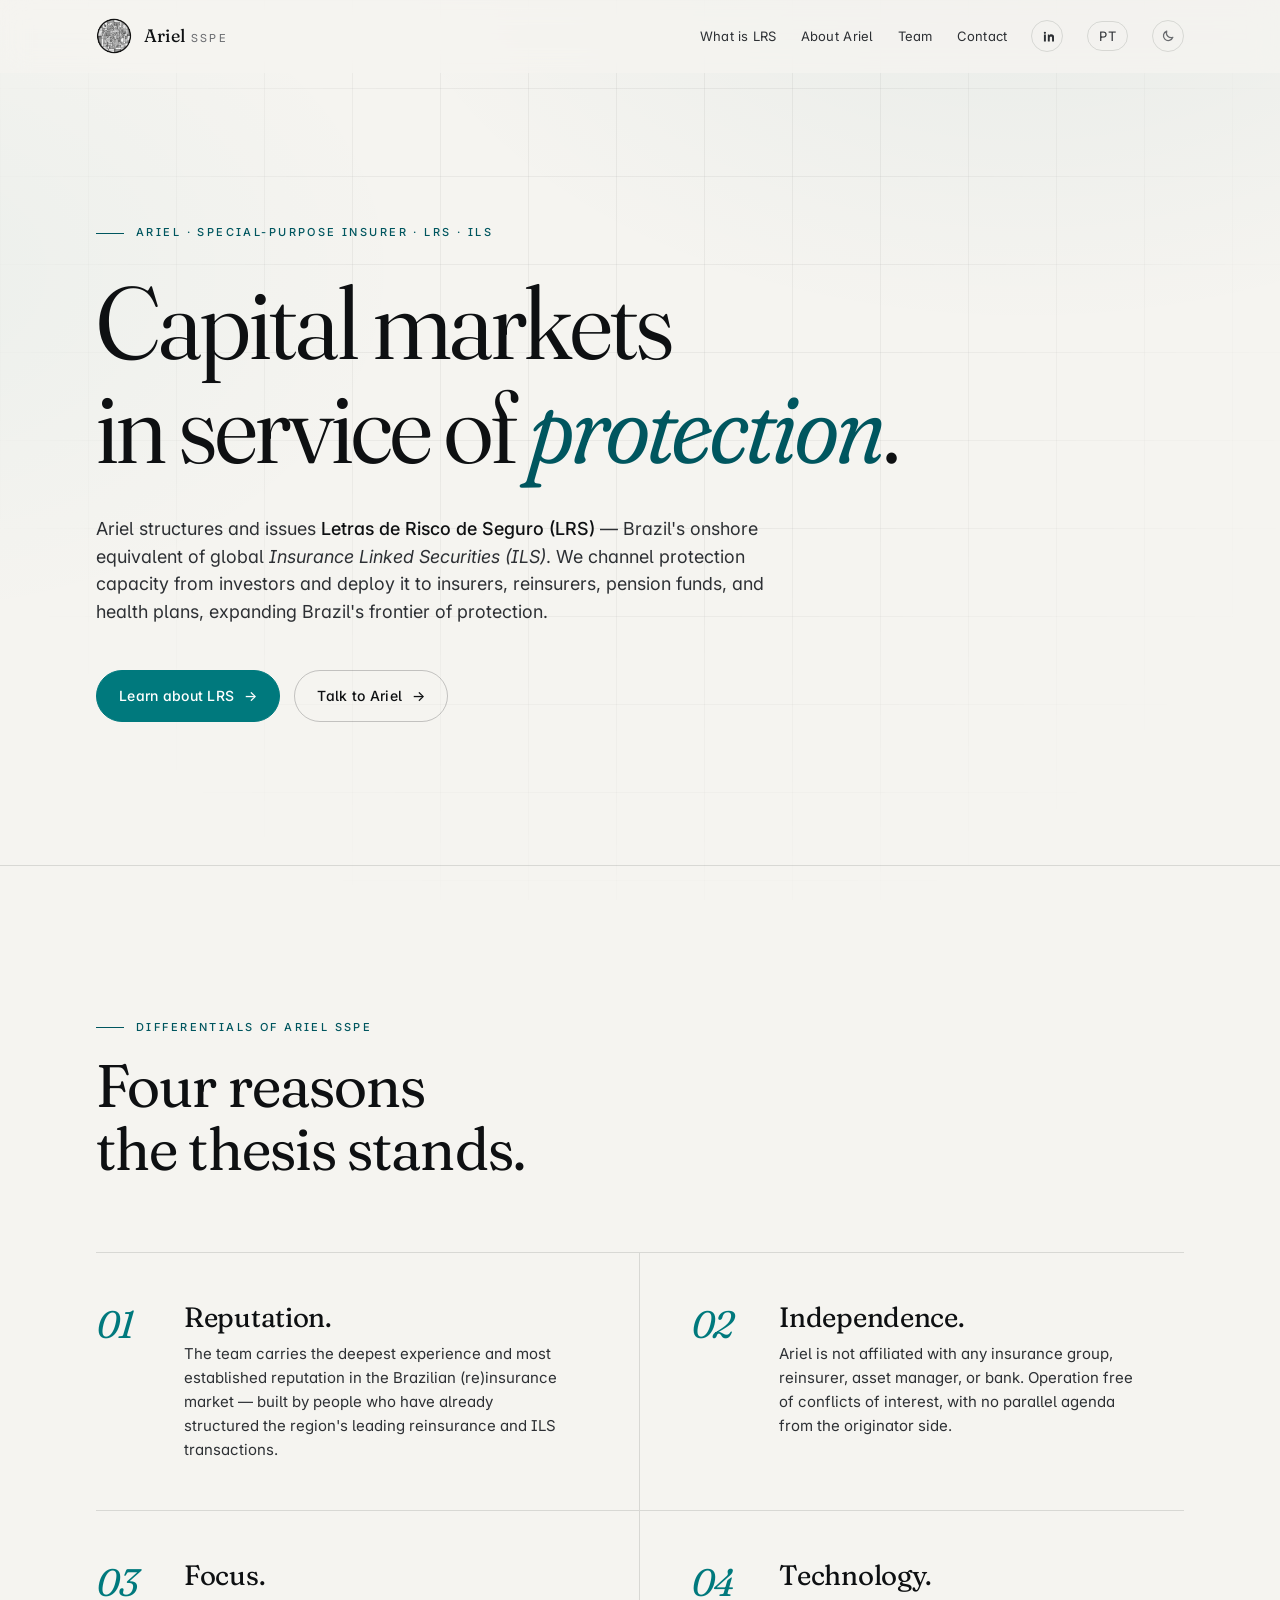
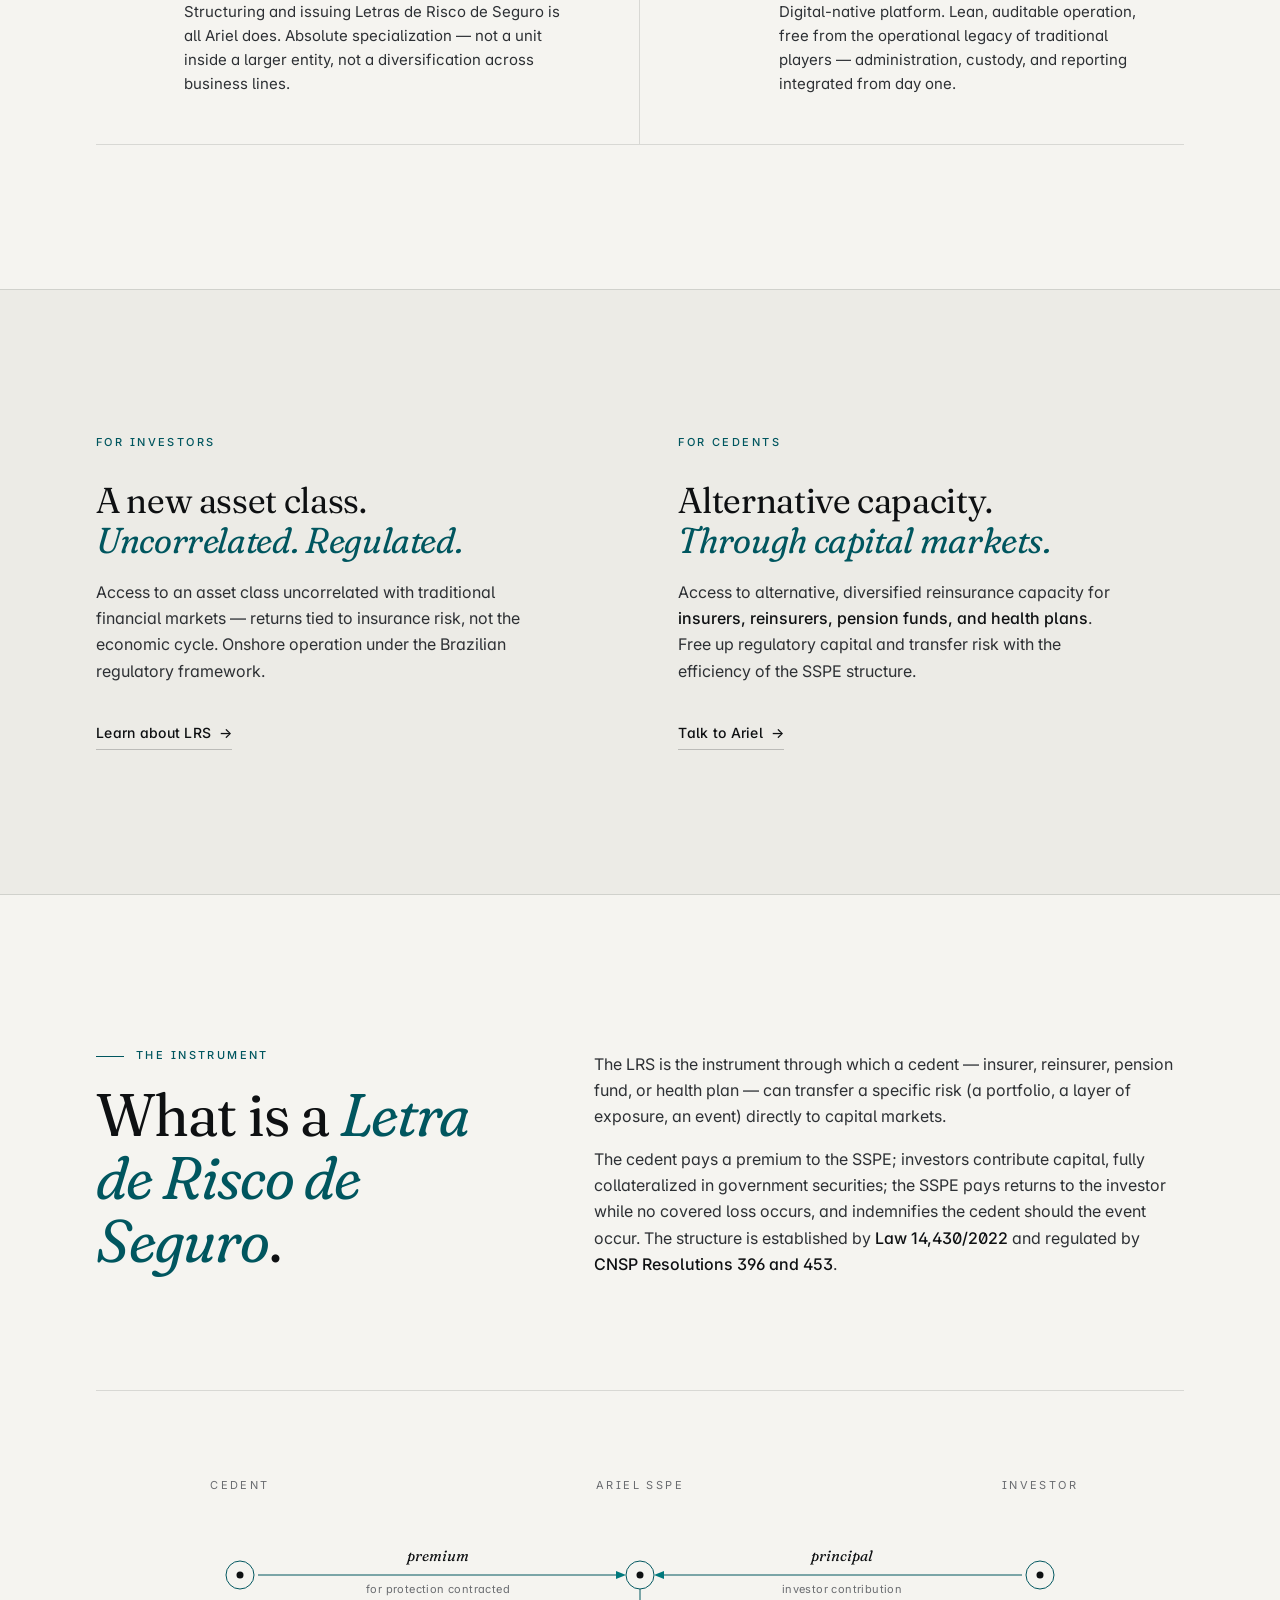
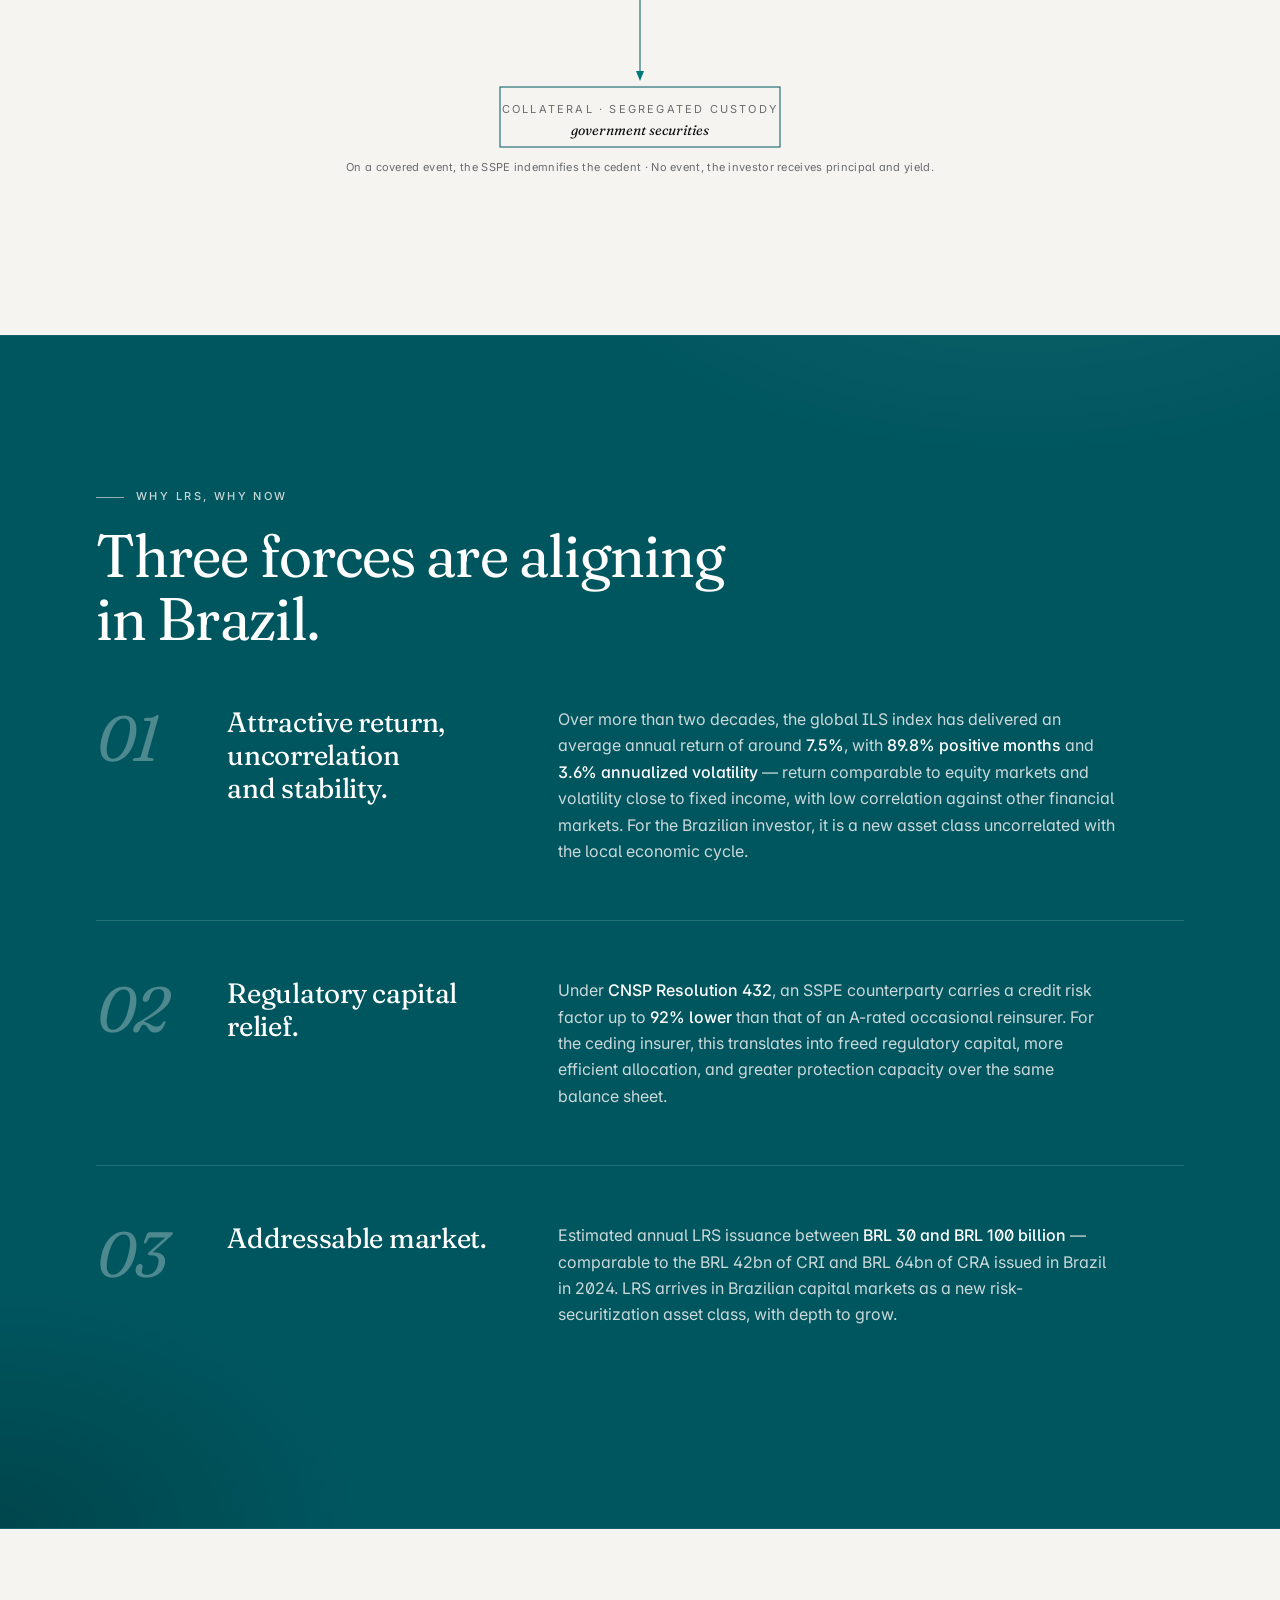
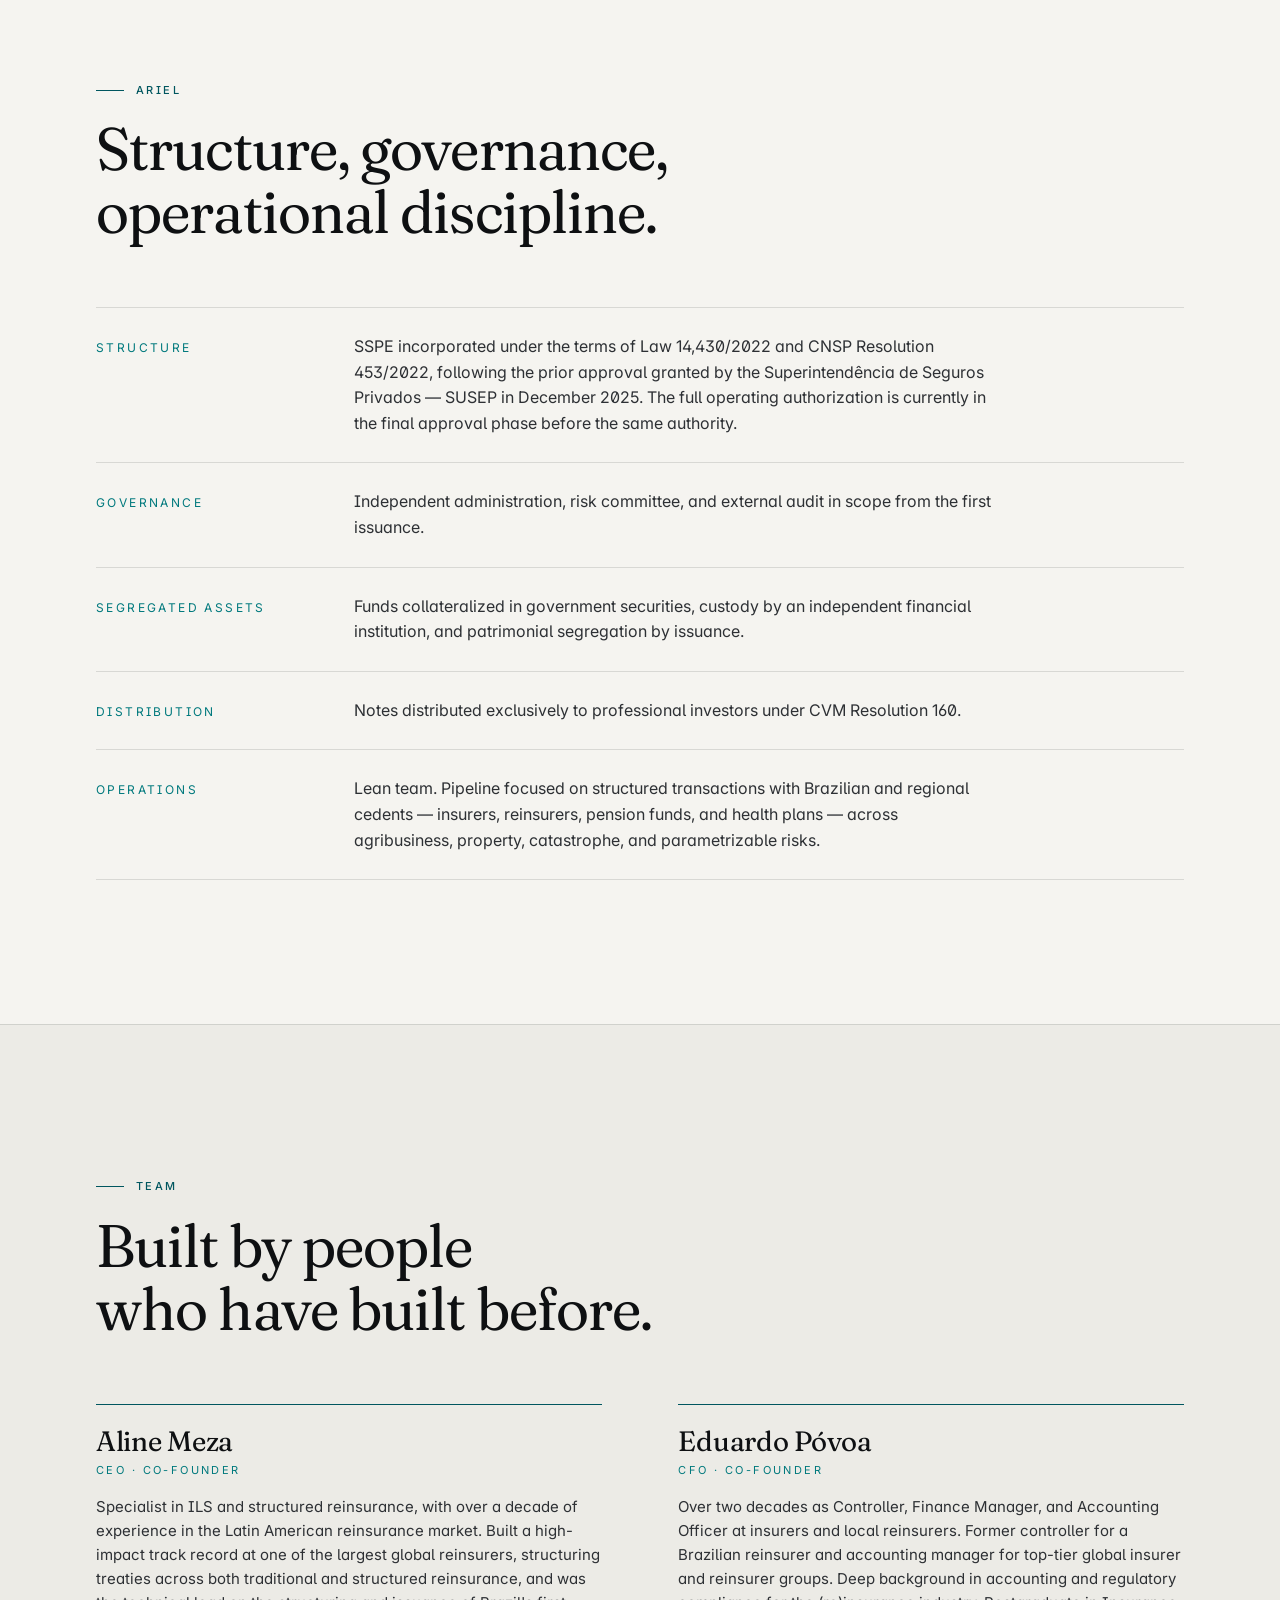
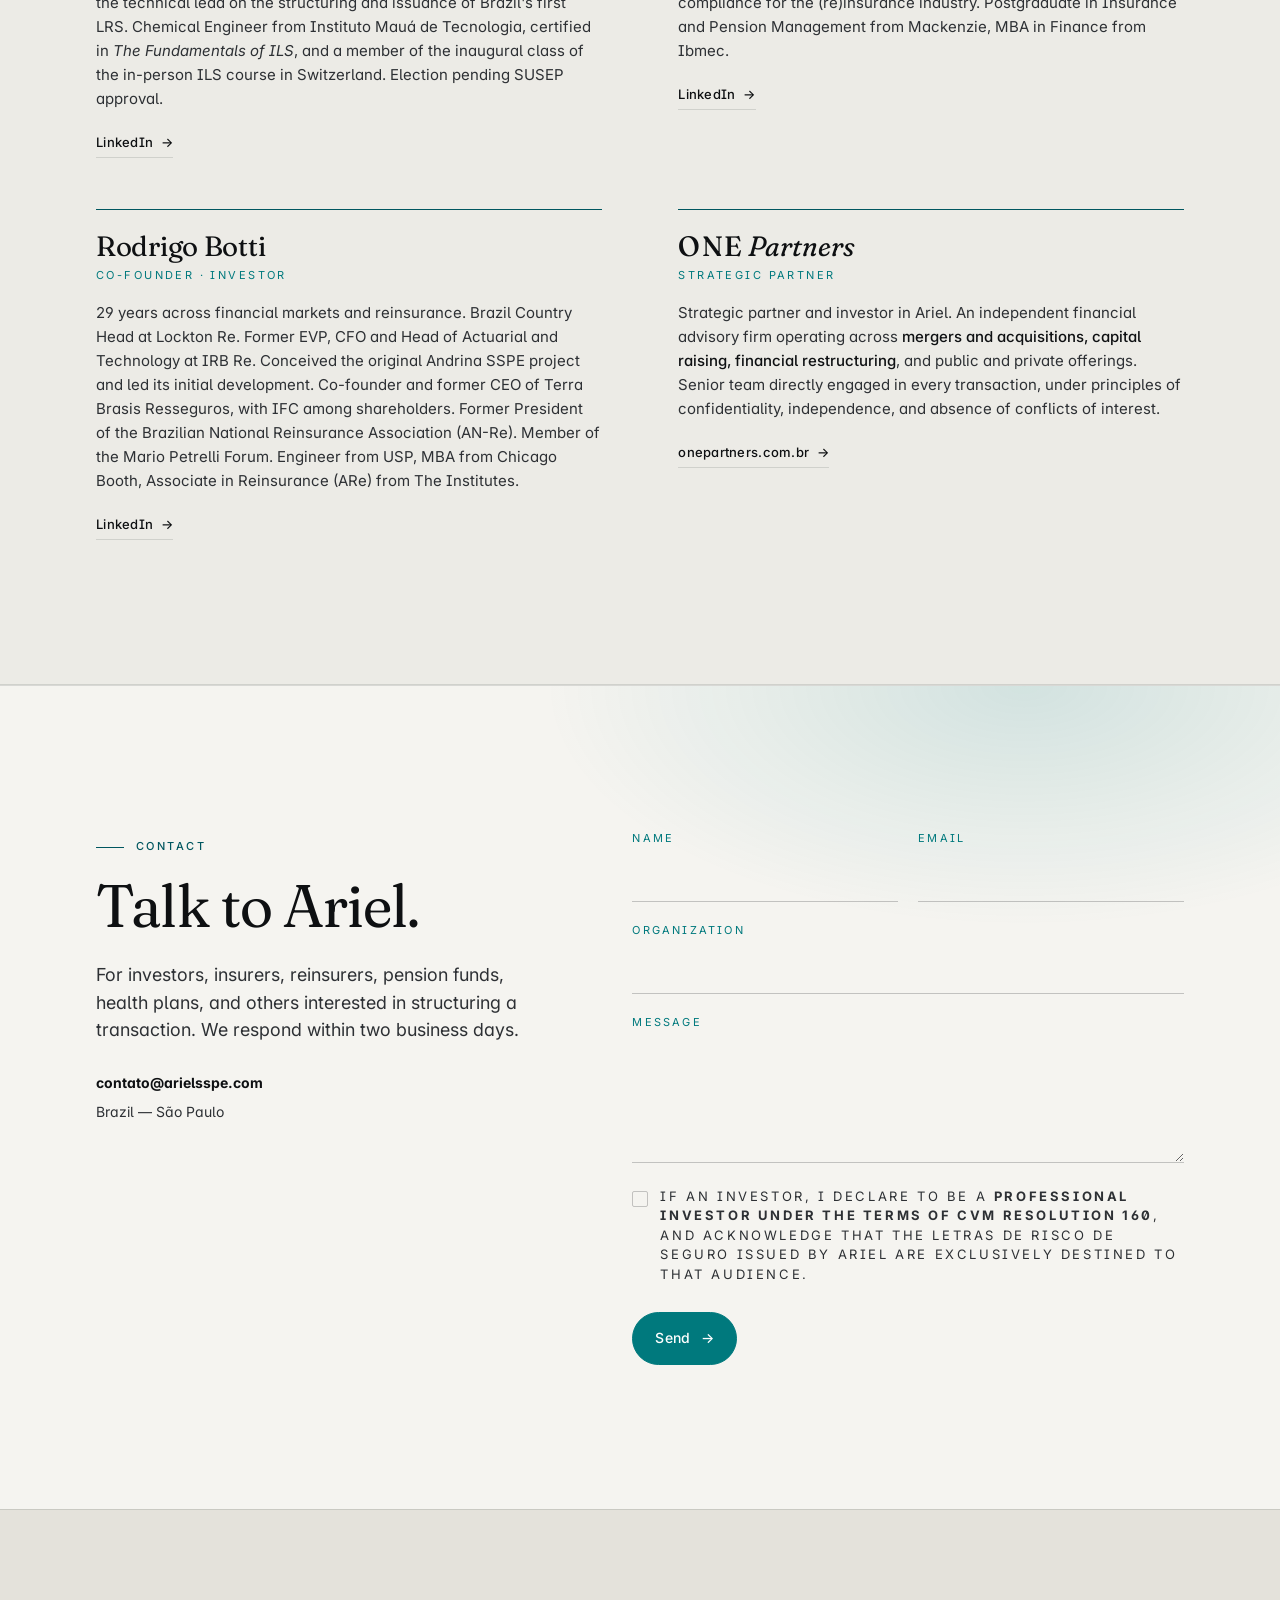
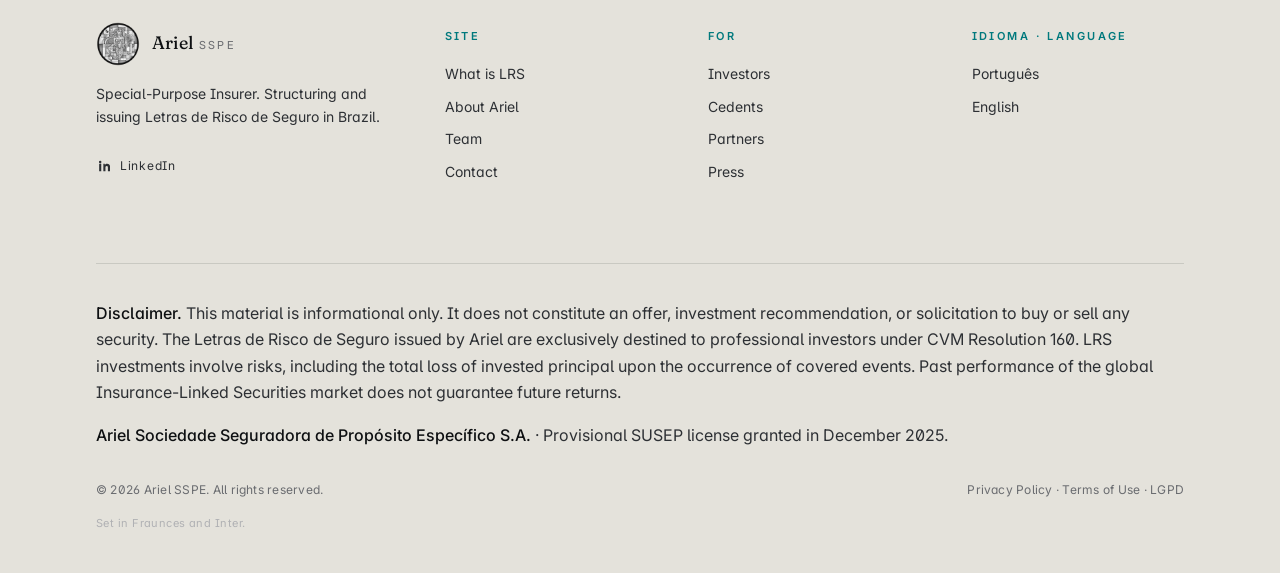
==== commit 88fc6ade: "Rodrigo bio: add Fórum Mário Petrelli; parens for AN-Re and ARe - Add "Membro do Fórum Mário Petrell" ====
--- a/en.html
+++ b/en.html
@@ -345,7 +345,7 @@
         <h3 class="name">Rodrigo Botti</h3>
         <div class="role">Co-founder · Investor</div>
         <p>
-          29 years across financial markets and reinsurance. Brazil Country Head at Lockton Re. Former EVP, CFO and Head of Actuarial and Technology at IRB Re. Conceived the original Andrina SSPE project and led its initial development. Co-founder and former CEO of Terra Brasis Resseguros, with IFC among shareholders. Former President of the Brazilian National Reinsurance Association — AN-Re. Engineer from USP, MBA from Chicago Booth, Associate in Reinsurance — ARe from The Institutes.
+          29 years across financial markets and reinsurance. Brazil Country Head at Lockton Re. Former EVP, CFO and Head of Actuarial and Technology at IRB Re. Conceived the original Andrina SSPE project and led its initial development. Co-founder and former CEO of Terra Brasis Resseguros, with IFC among shareholders. Former President of the Brazilian National Reinsurance Association (AN-Re). Member of the Mario Petrelli Forum. Engineer from USP, MBA from Chicago Booth, Associate in Reinsurance (ARe) from The Institutes.
         </p>
         <a href="https://www.linkedin.com/in/rodrigobotti" target="_blank" rel="noopener" class="link">LinkedIn <span class="arrow">→</span></a>
       </article>
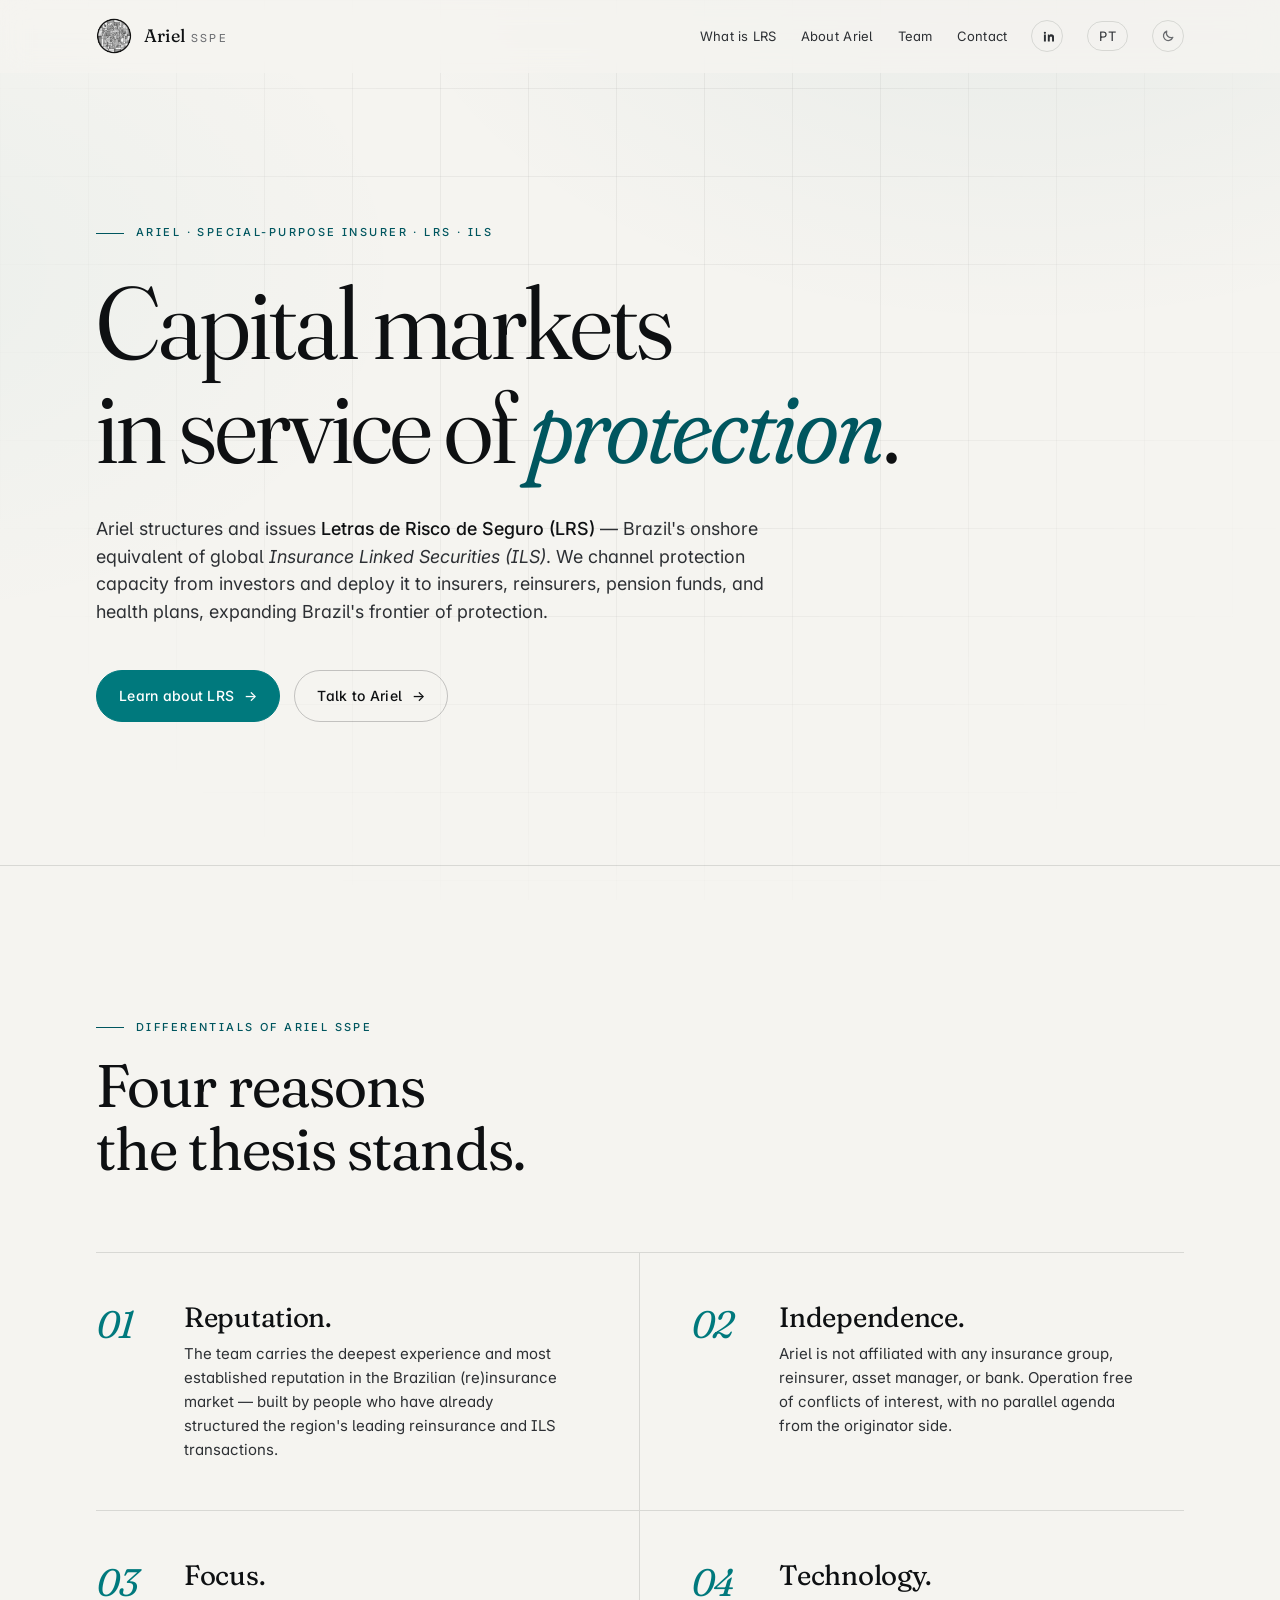
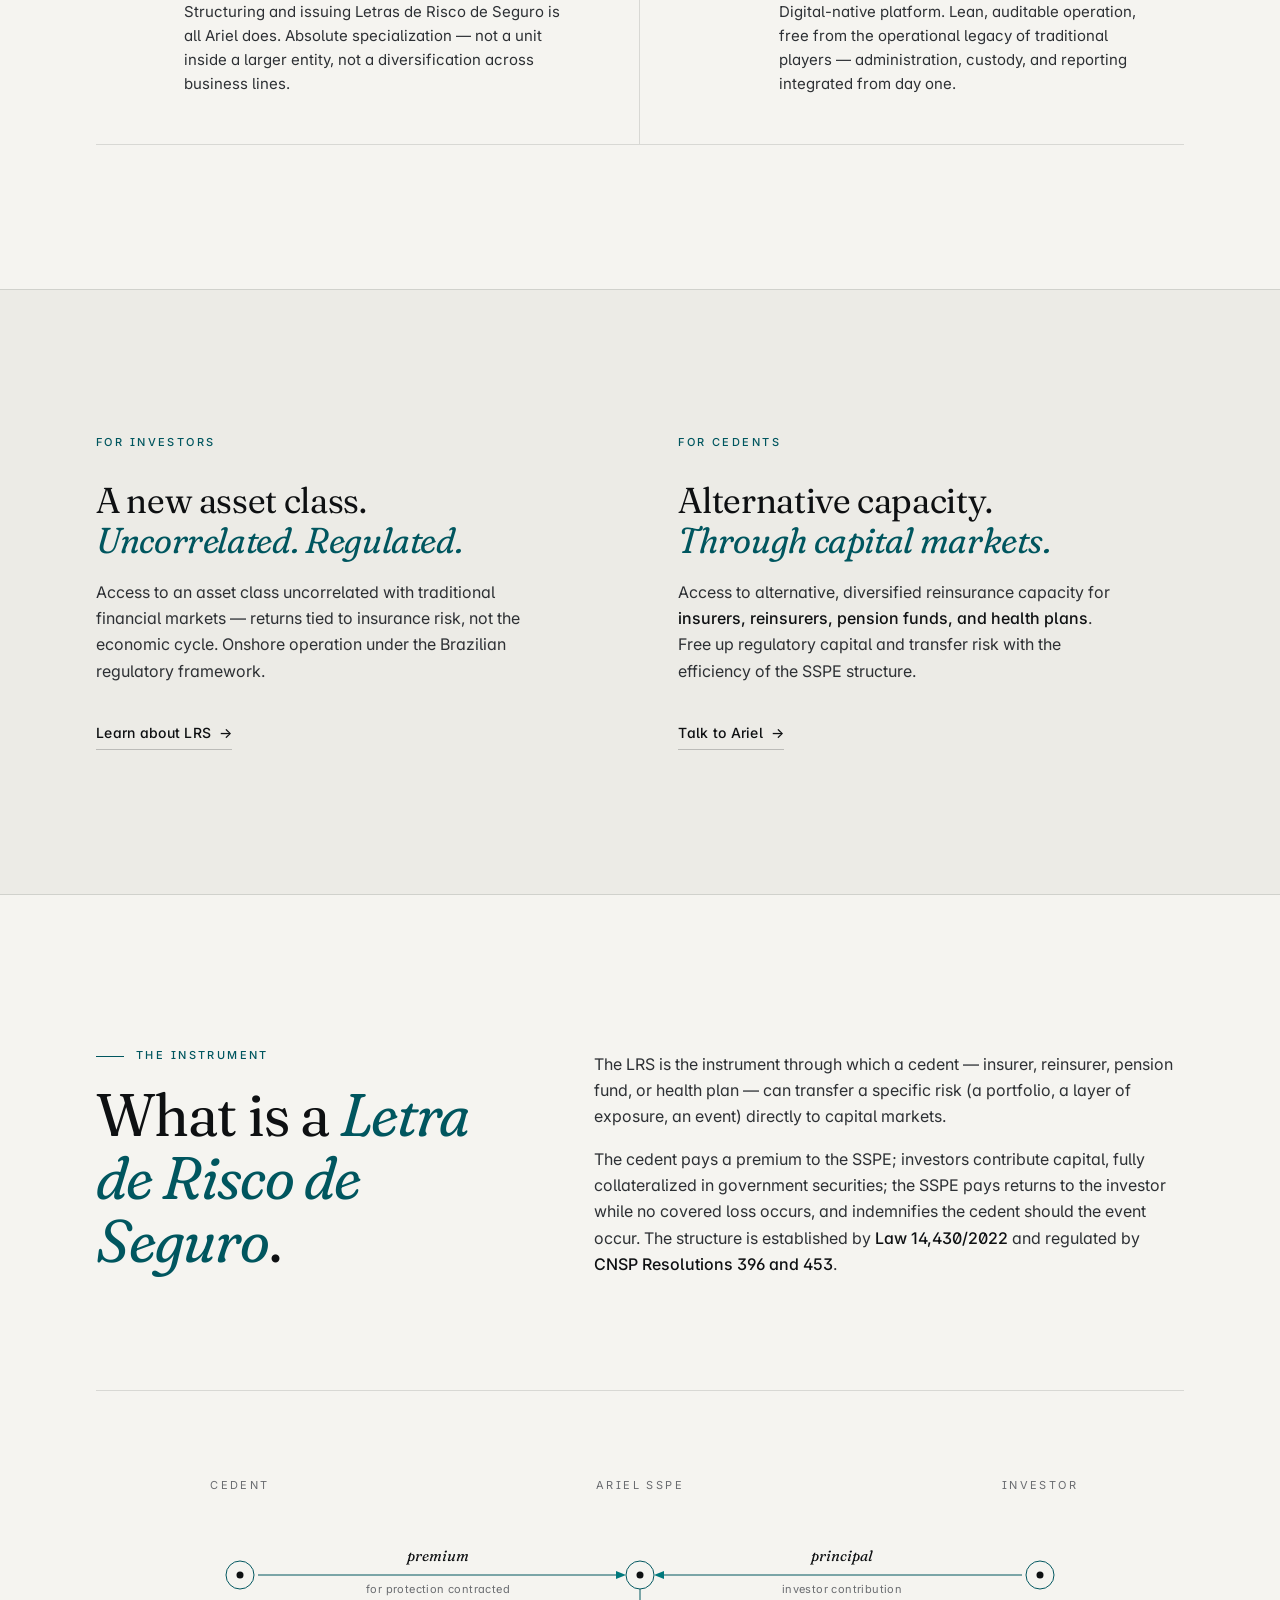
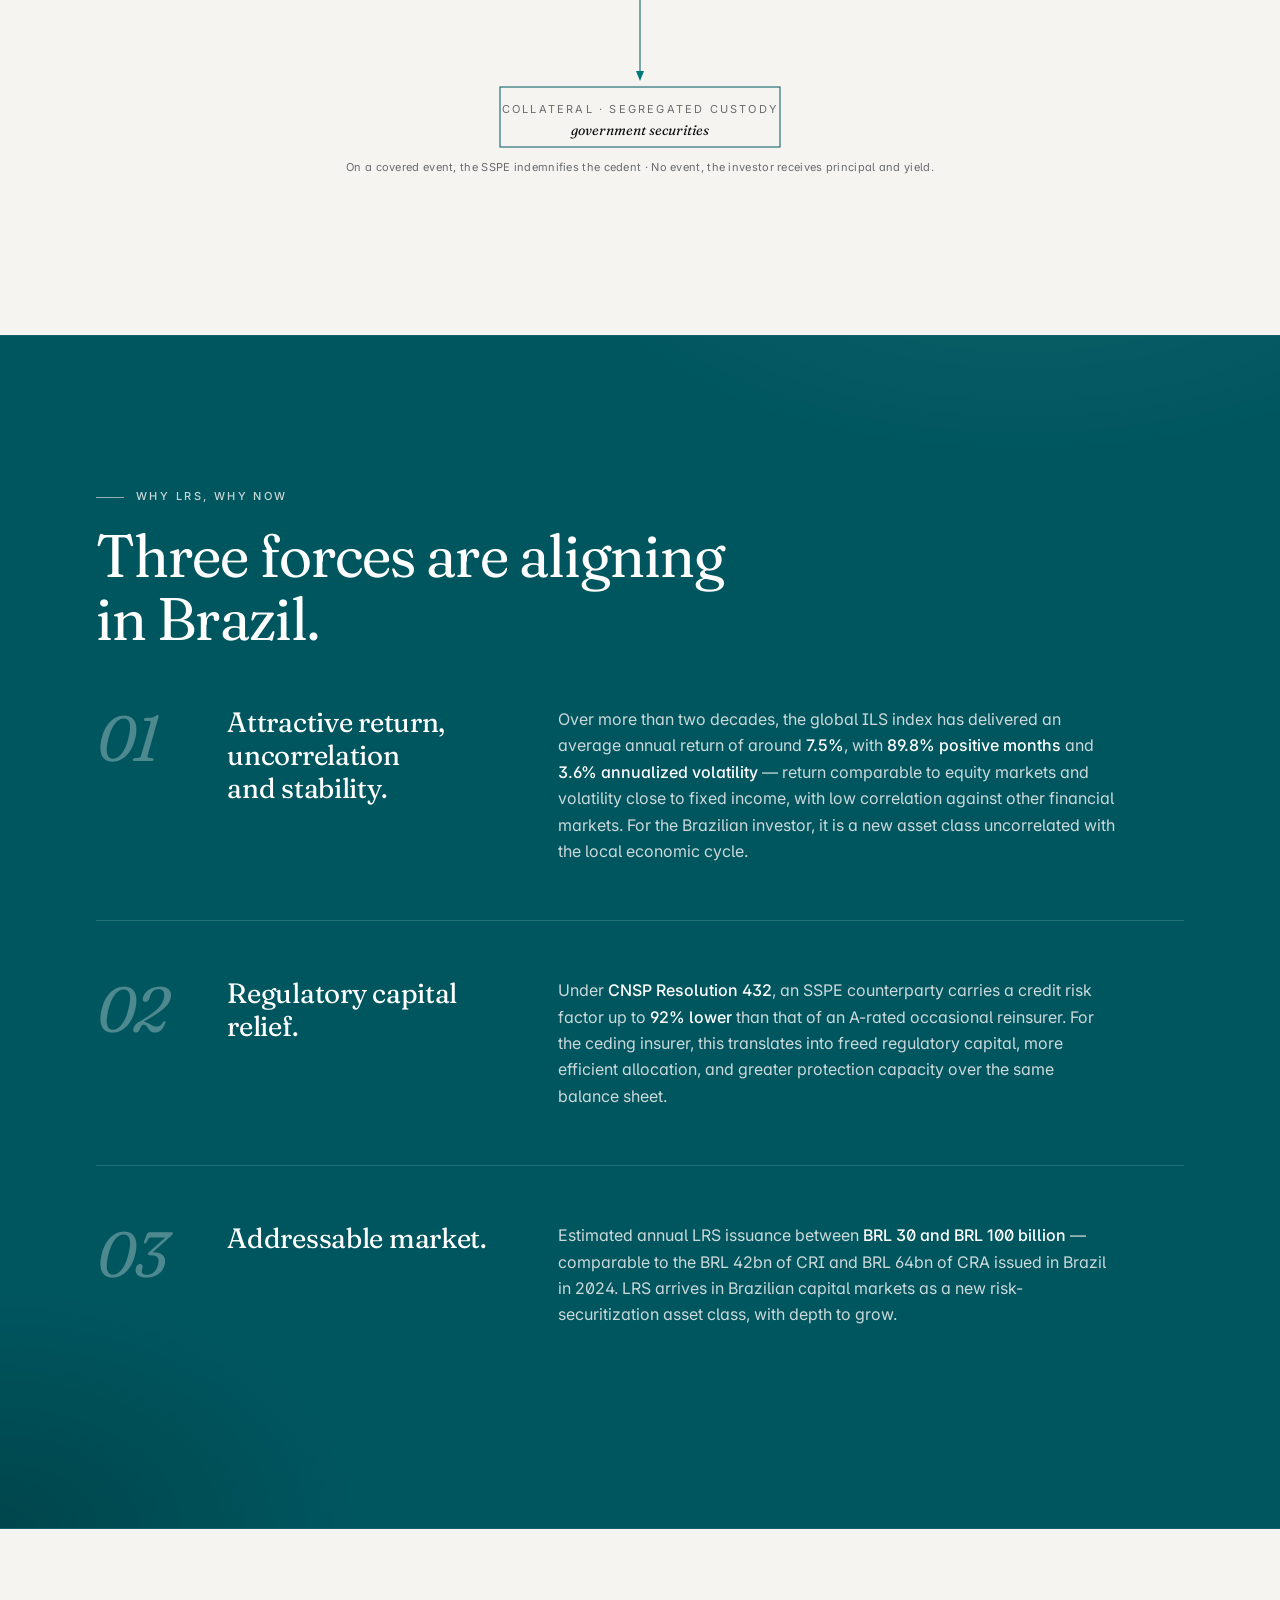
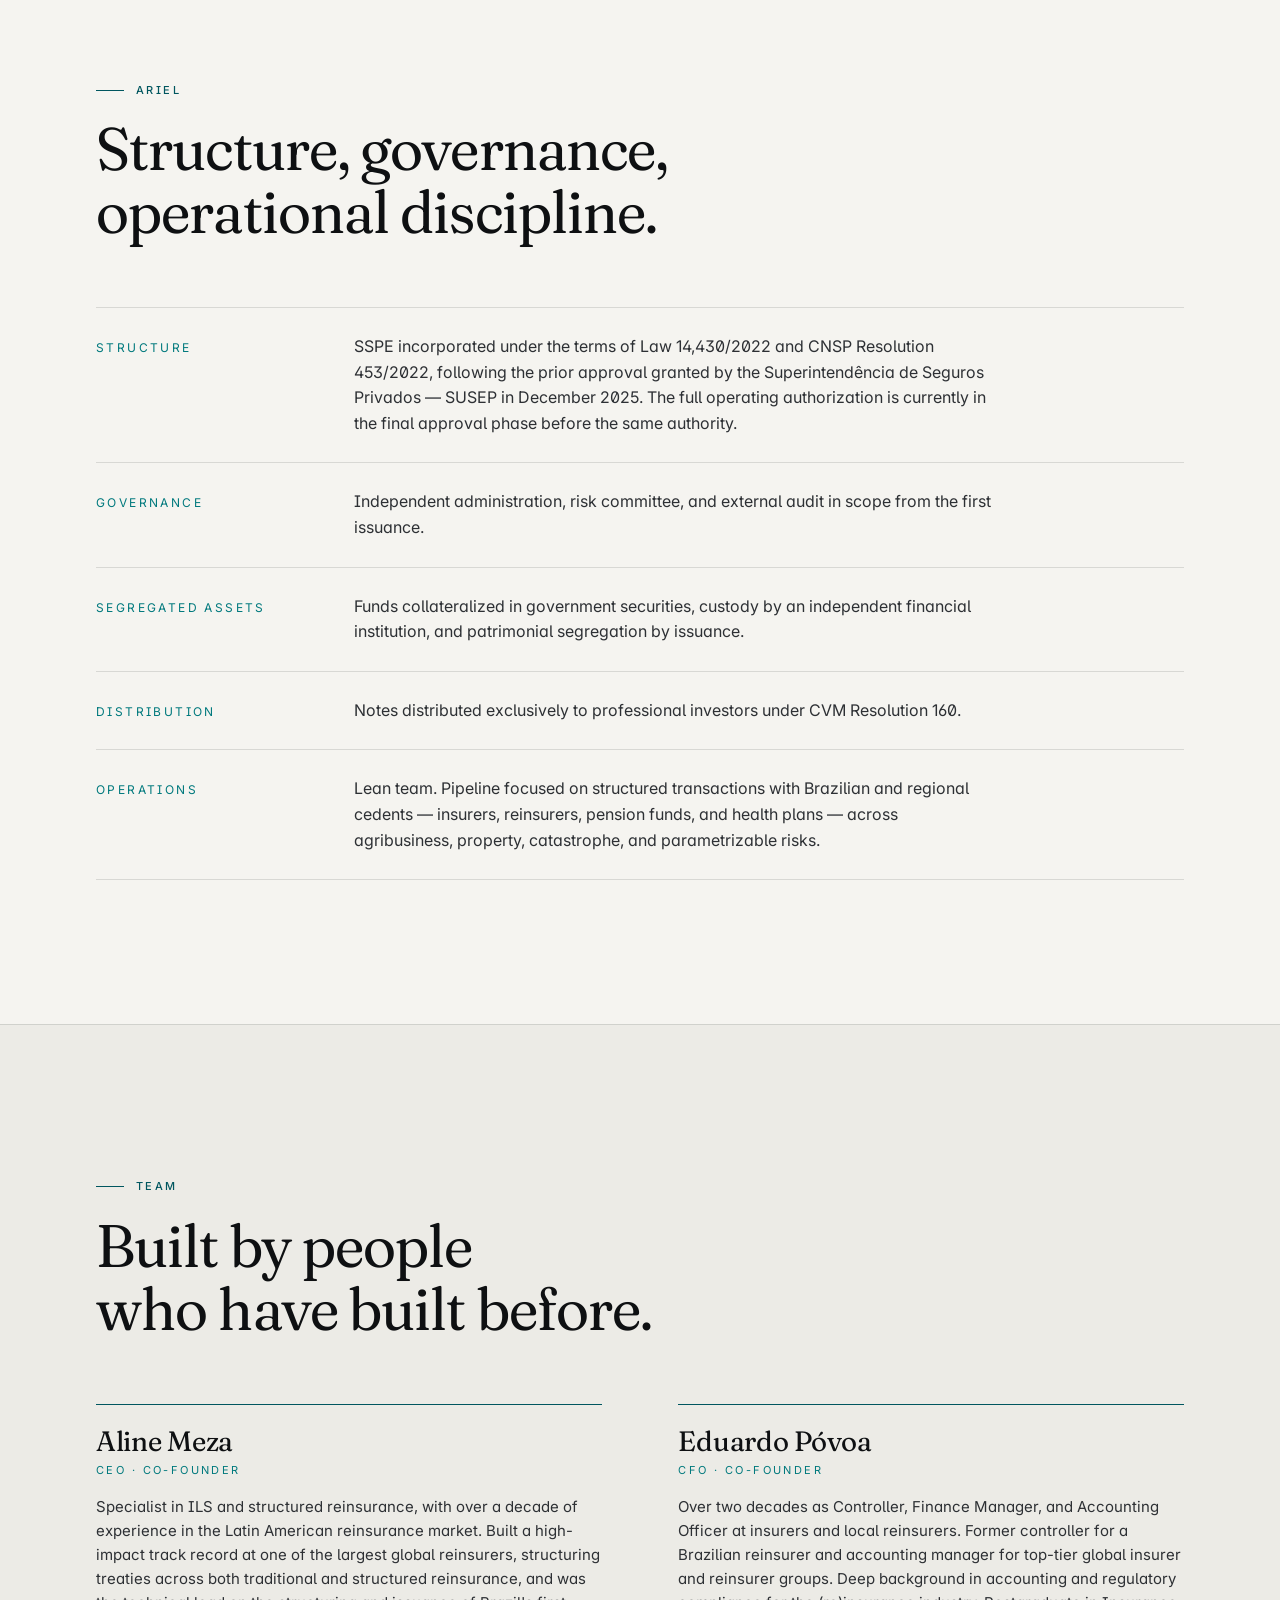
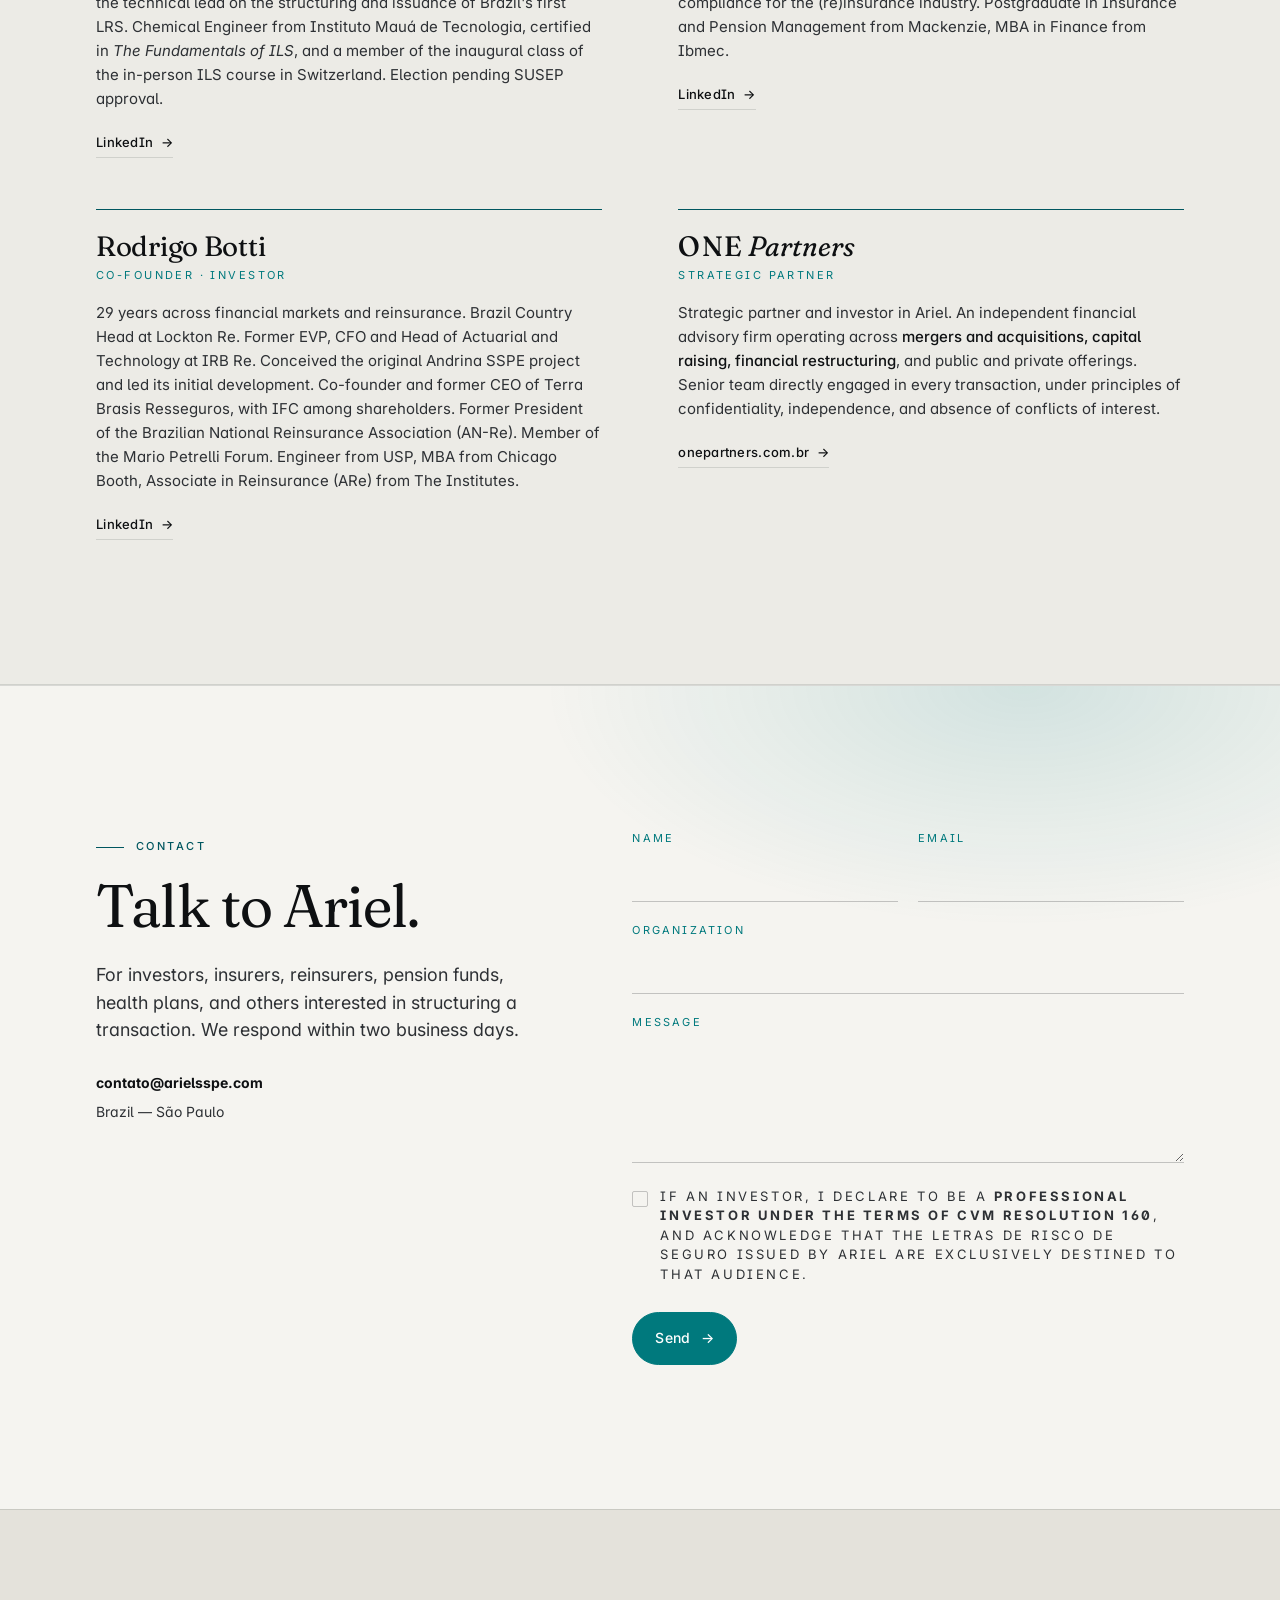
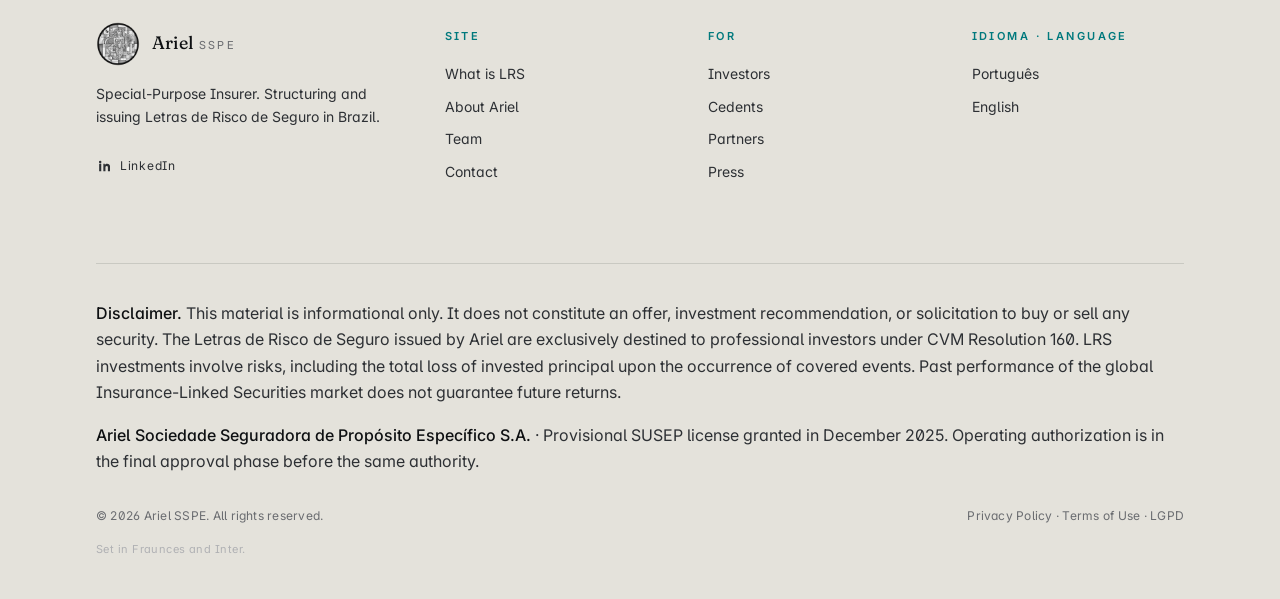
==== commit 1935fbd7: "Footer: add "Autorização para operar em fase de homologação" Both legal disclosures (PT + EN) now re" ====
--- a/en.html
+++ b/en.html
@@ -472,7 +472,7 @@
 
     <div class="disclaimer">
       <p><strong>Disclaimer.</strong> This material is informational only. It does not constitute an offer, investment recommendation, or solicitation to buy or sell any security. The Letras de Risco de Seguro issued by Ariel are exclusively destined to professional investors under CVM Resolution 160. LRS investments involve risks, including the total loss of invested principal upon the occurrence of covered events. Past performance of the global Insurance-Linked Securities market does not guarantee future returns.</p>
-      <p><strong>Ariel Sociedade Seguradora de Propósito Específico S.A.</strong> · Provisional SUSEP license granted in December 2025.</p>
+      <p><strong>Ariel Sociedade Seguradora de Propósito Específico S.A.</strong> · Provisional SUSEP license granted in December 2025. Operating authorization is in the final approval phase before the same authority.</p>
     </div>
 
     <div class="legal-bar">
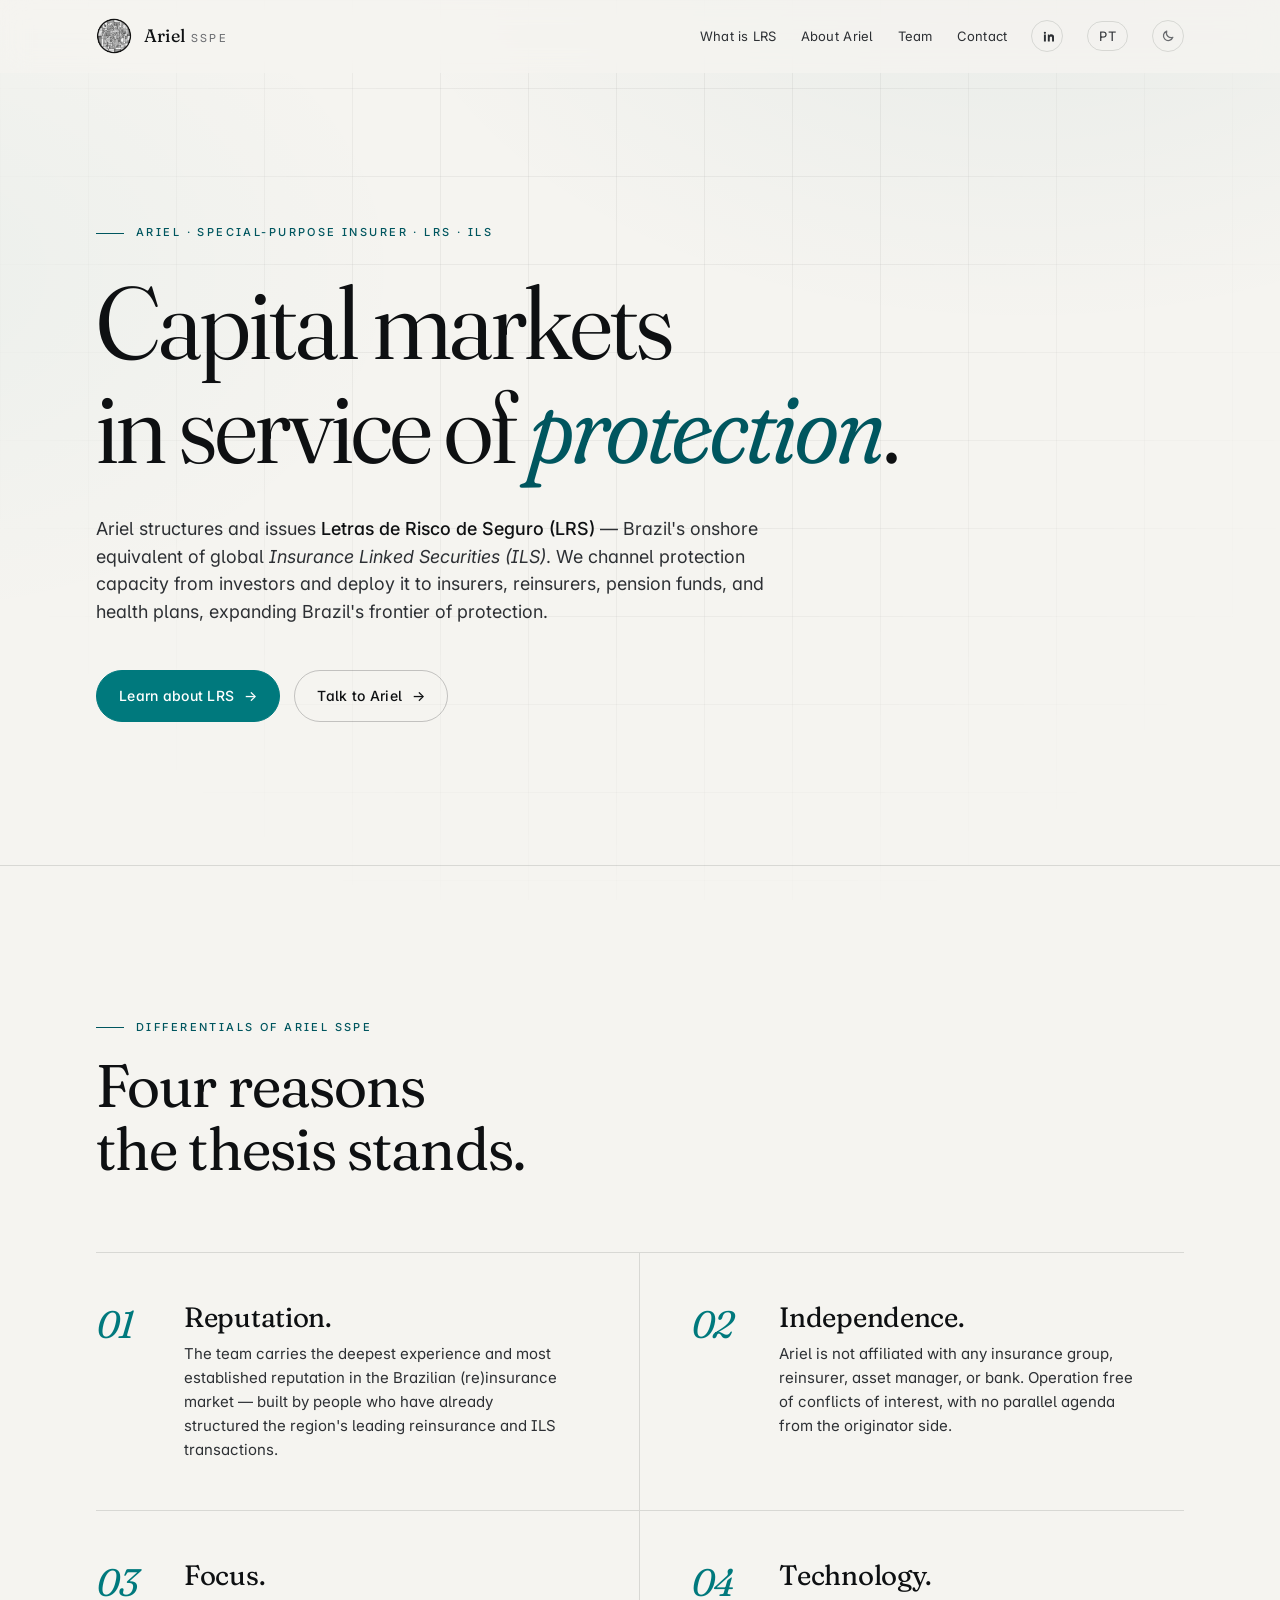
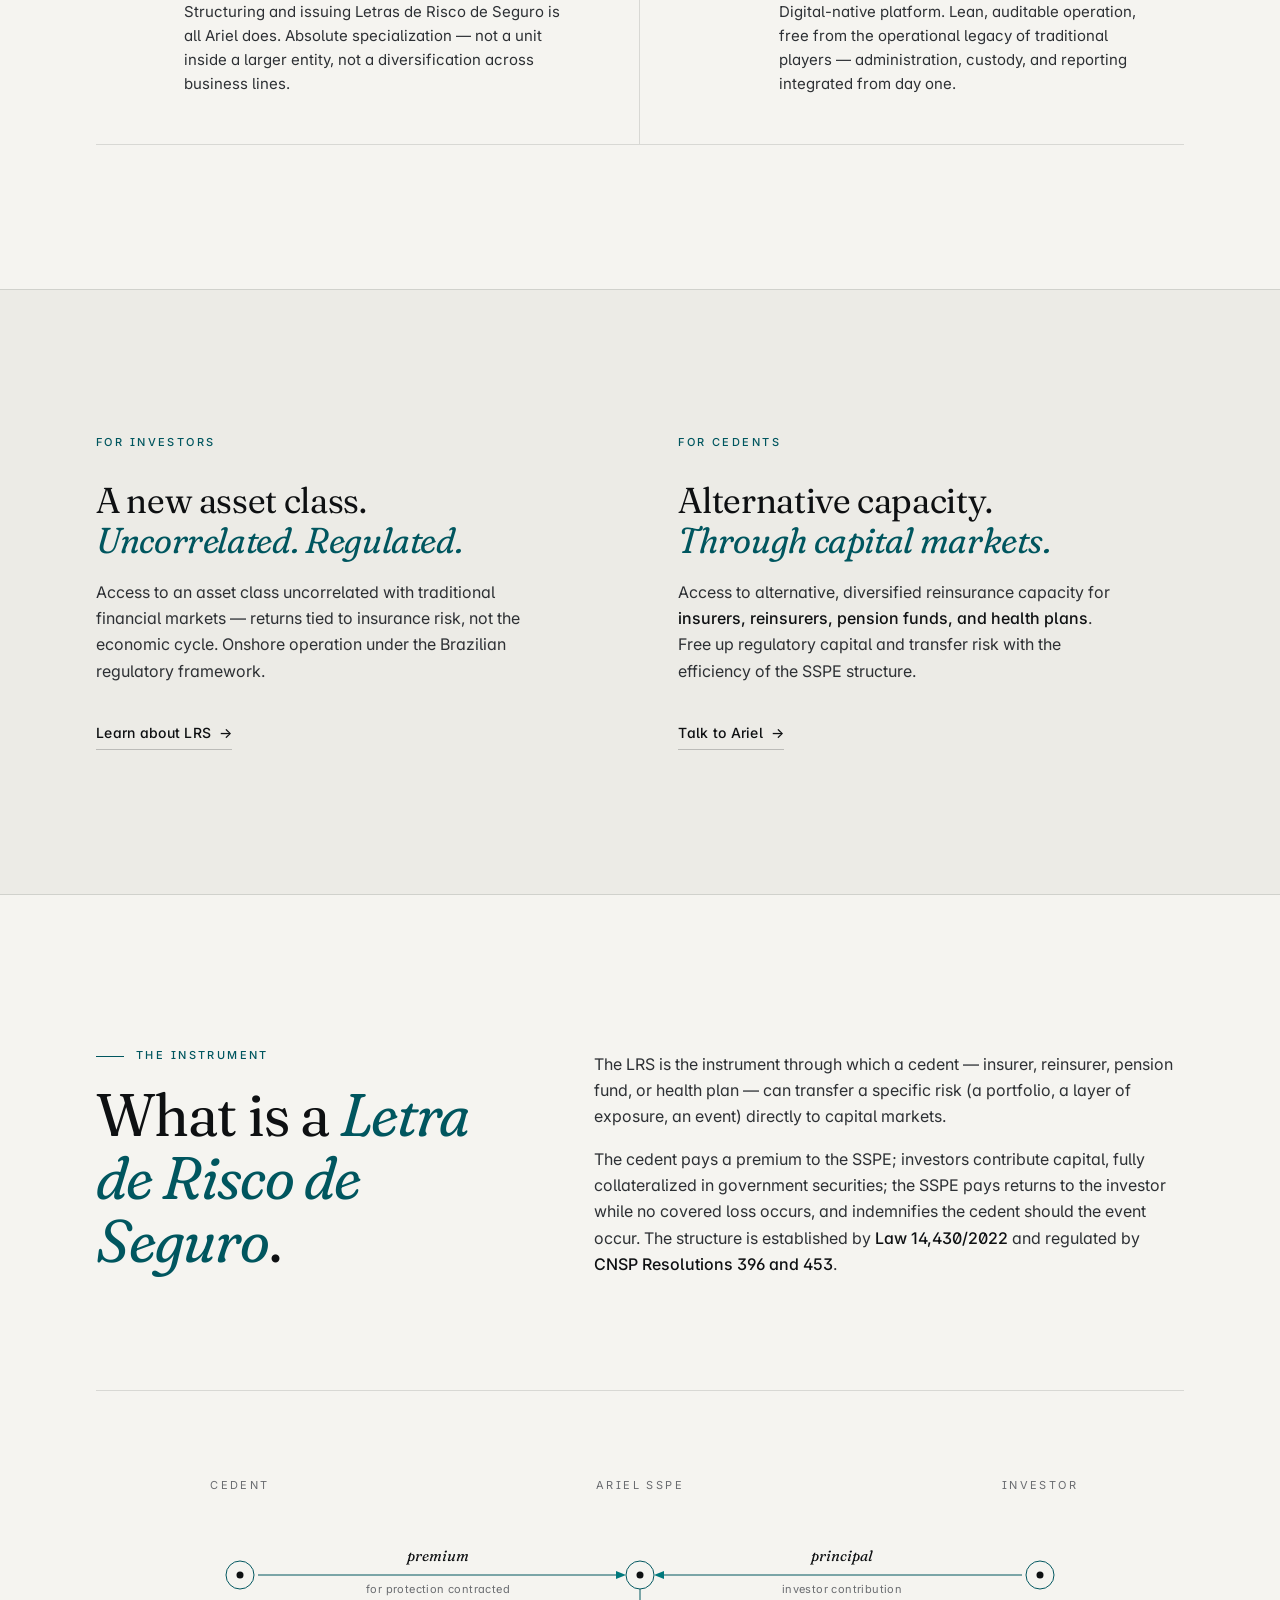
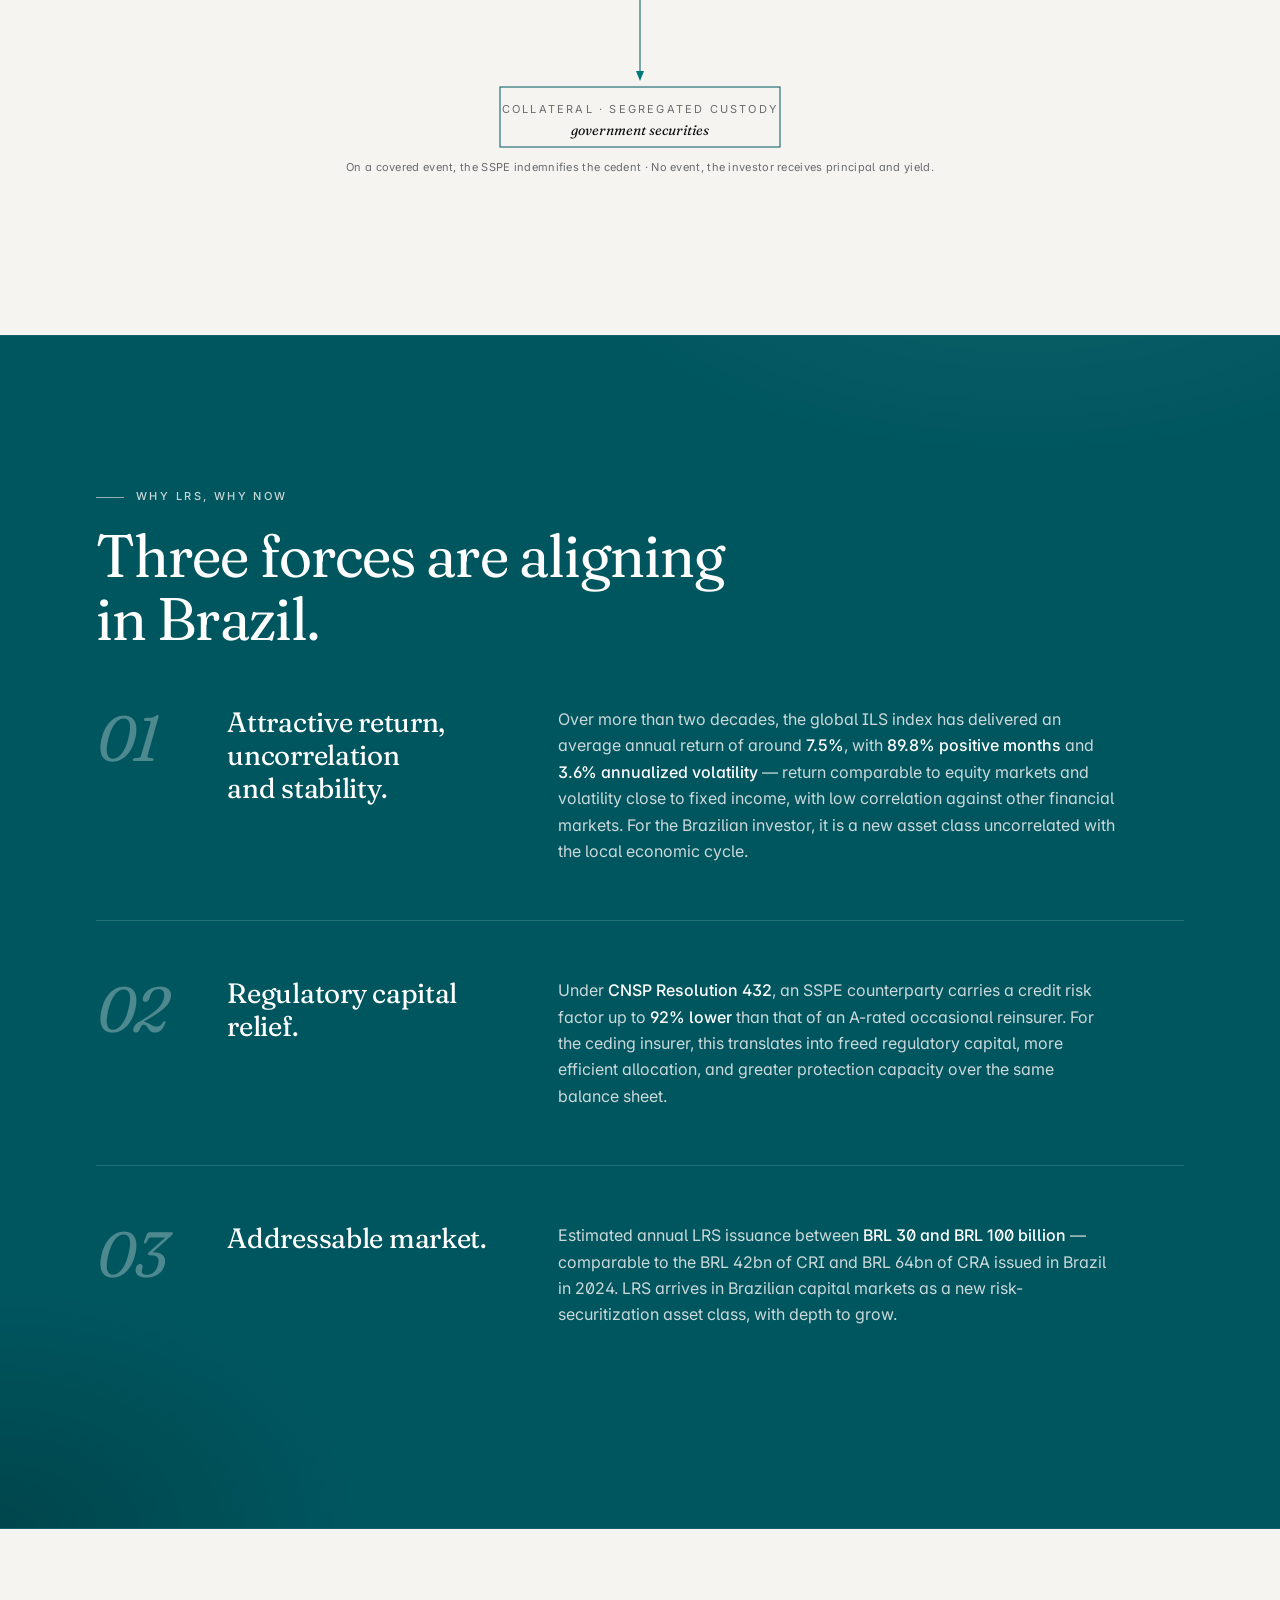
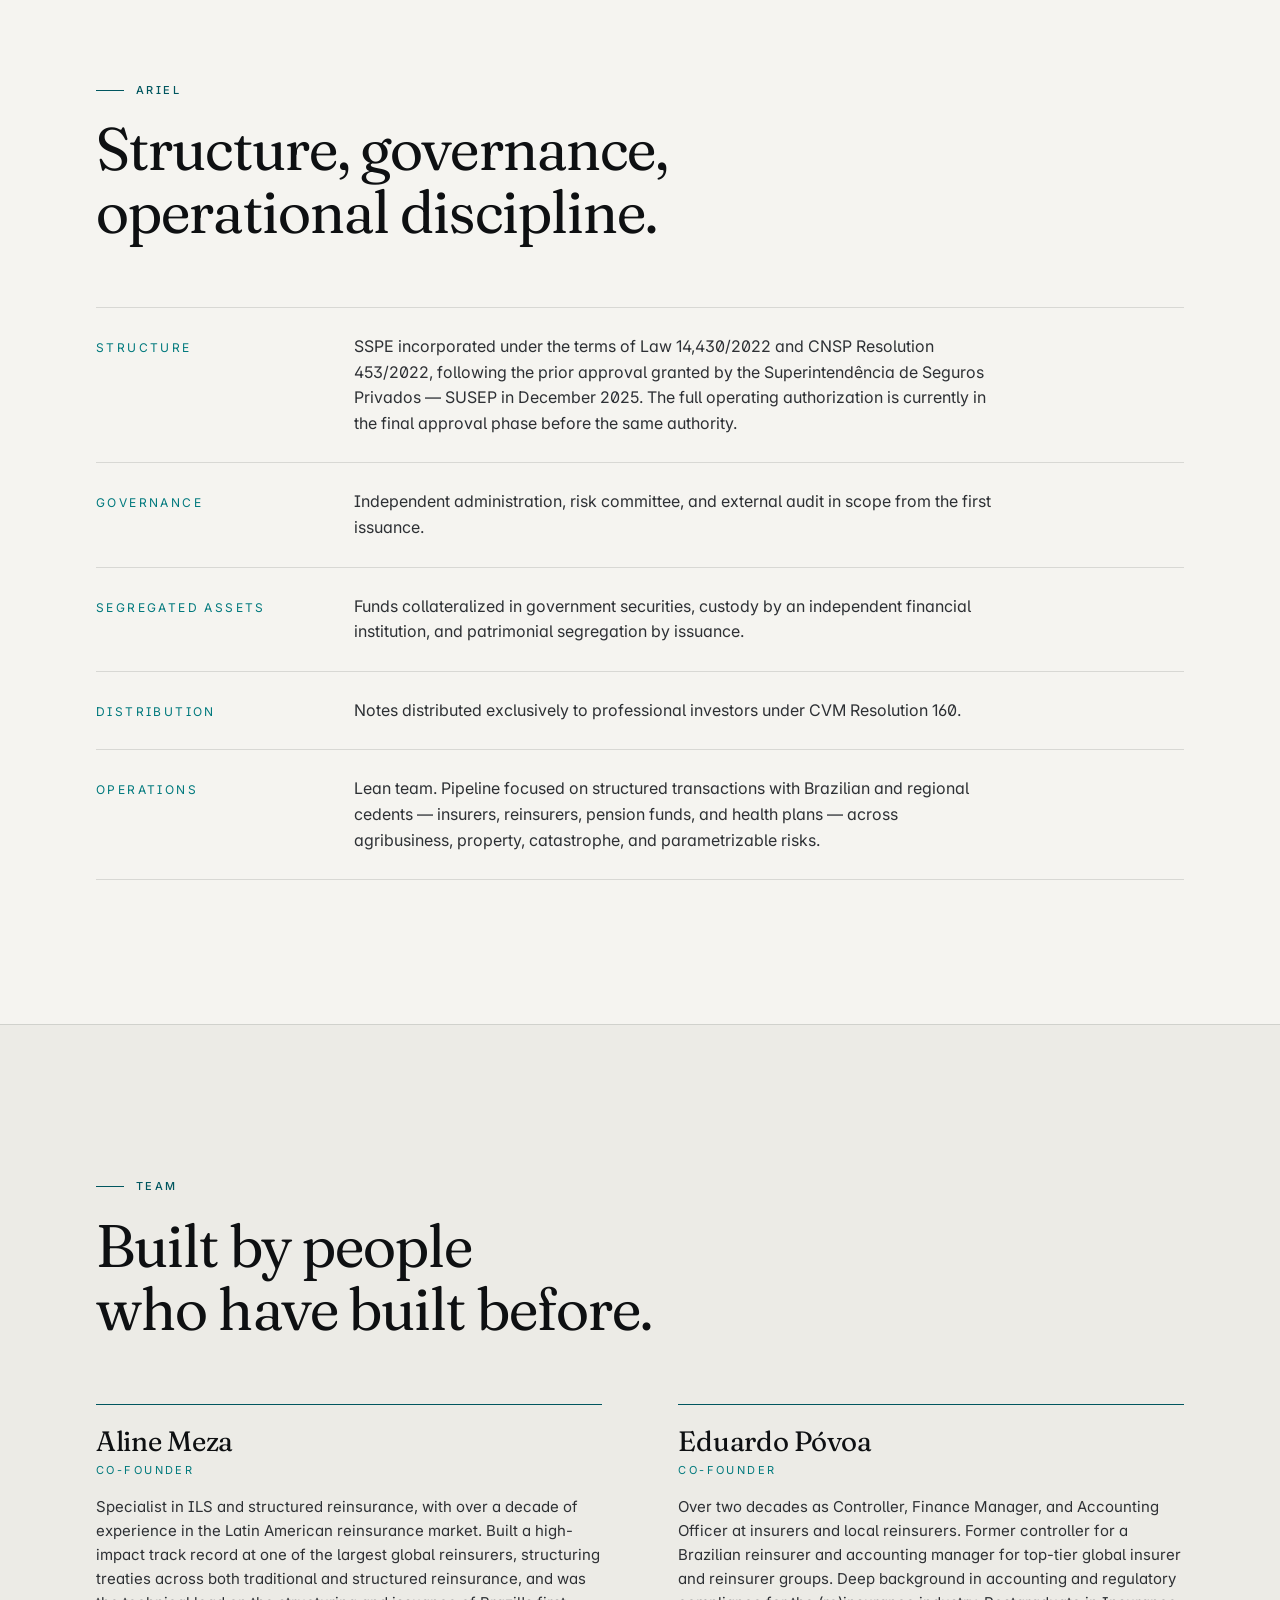
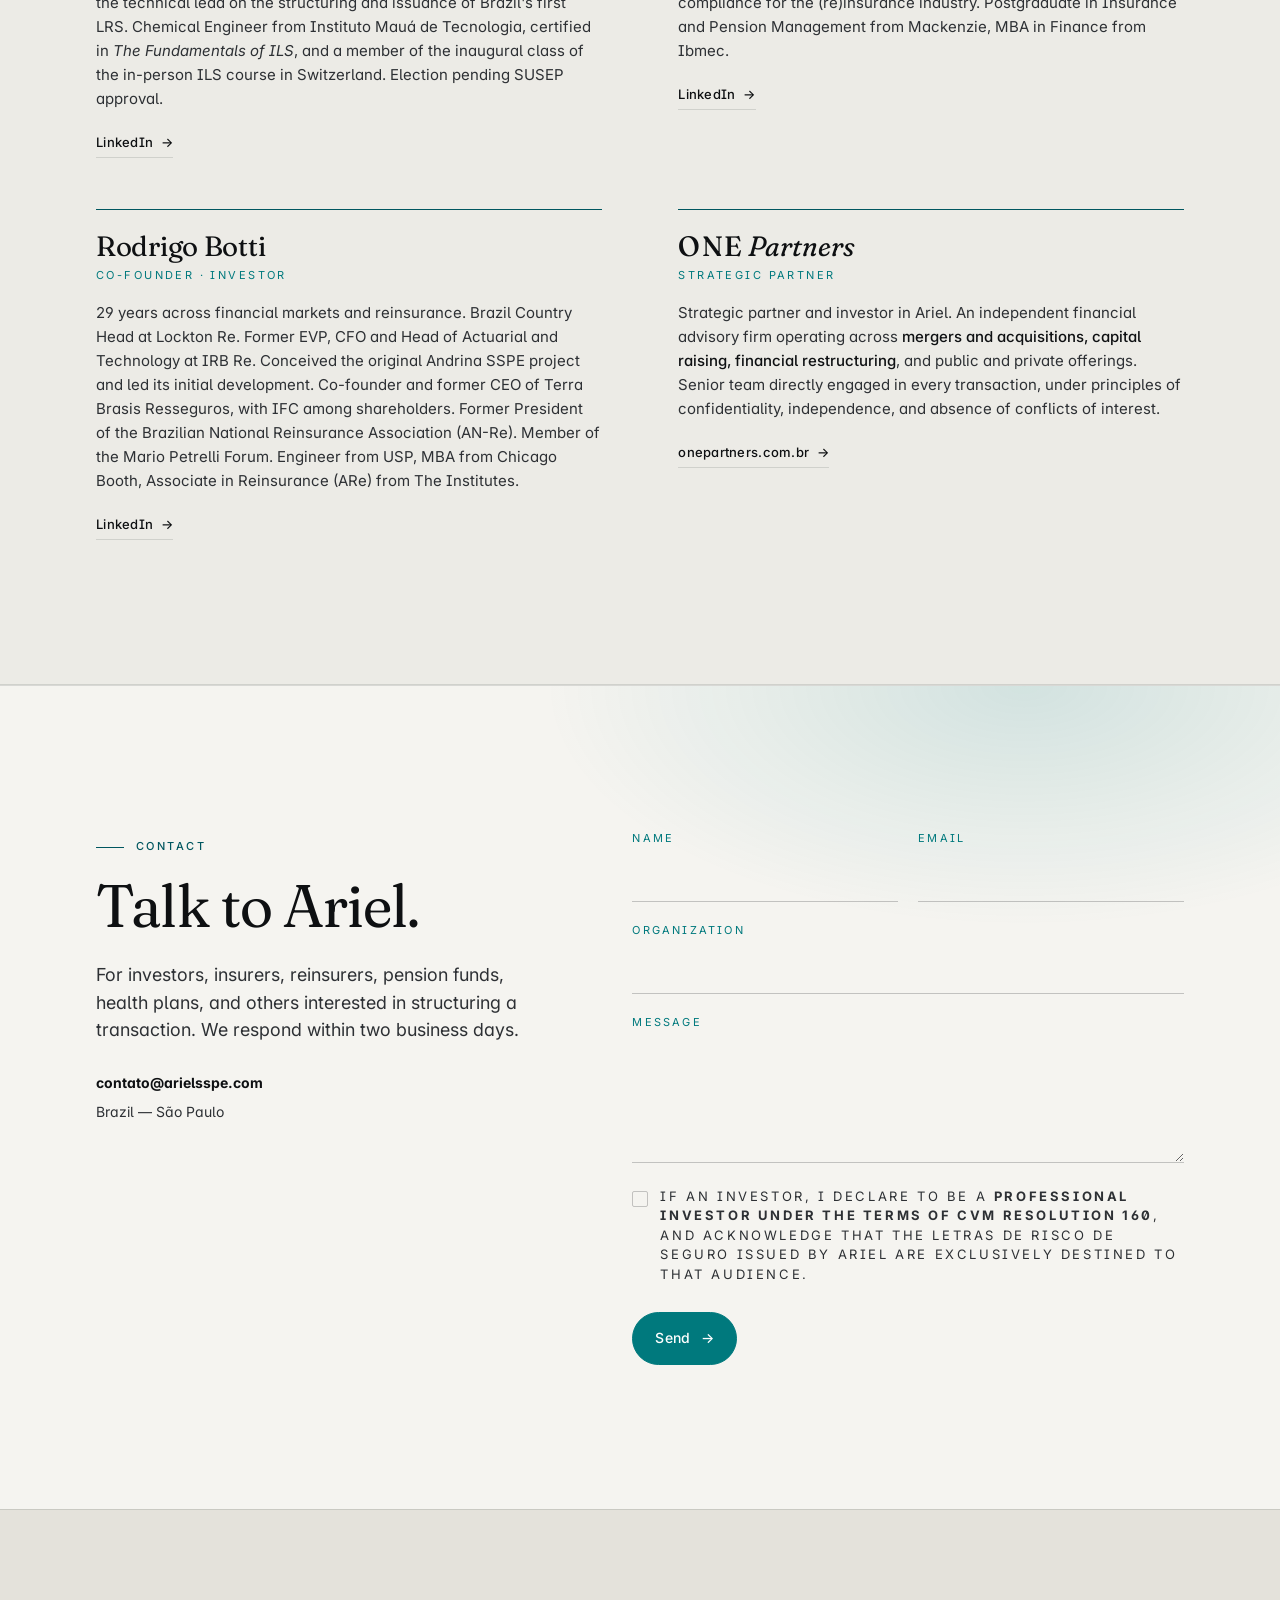
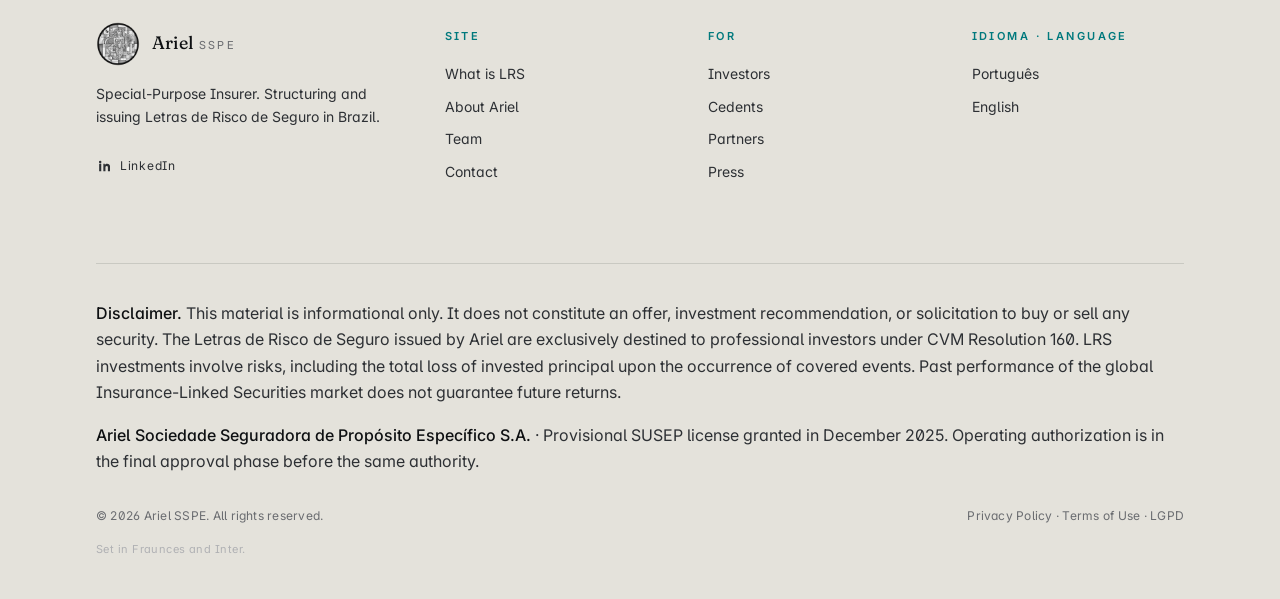
==== commit 341d42e1: "Team cards: drop CEO/CFO from Aline and Eduardo subtitles Roles for Aline and Eduardo are now just "" ====
--- a/en.html
+++ b/en.html
@@ -325,7 +325,7 @@
     <div class="team-grid">
       <article class="member">
         <h3 class="name">Aline Meza</h3>
-        <div class="role">CEO · Co-founder</div>
+        <div class="role">Co-founder</div>
         <p>
           Specialist in ILS and structured reinsurance, with over a decade of experience in the Latin American reinsurance market. Built a high-impact track record at one of the largest global reinsurers, structuring treaties across both traditional and structured reinsurance, and was the technical lead on the structuring and issuance of Brazil's first LRS. Chemical Engineer from Instituto Mauá de Tecnologia, certified in <em>The Fundamentals of ILS</em>, and a member of the inaugural class of the in-person ILS course in Switzerland. Election pending SUSEP approval.
         </p>
@@ -334,7 +334,7 @@
 
       <article class="member">
         <h3 class="name">Eduardo Póvoa</h3>
-        <div class="role">CFO · Co-founder</div>
+        <div class="role">Co-founder</div>
         <p>
           Over two decades as Controller, Finance Manager, and Accounting Officer at insurers and local reinsurers. Former controller for a Brazilian reinsurer and accounting manager for top-tier global insurer and reinsurer groups. Deep background in accounting and regulatory compliance for the (re)insurance industry. Postgraduate in Insurance and Pension Management from Mackenzie, MBA in Finance from Ibmec.
         </p>
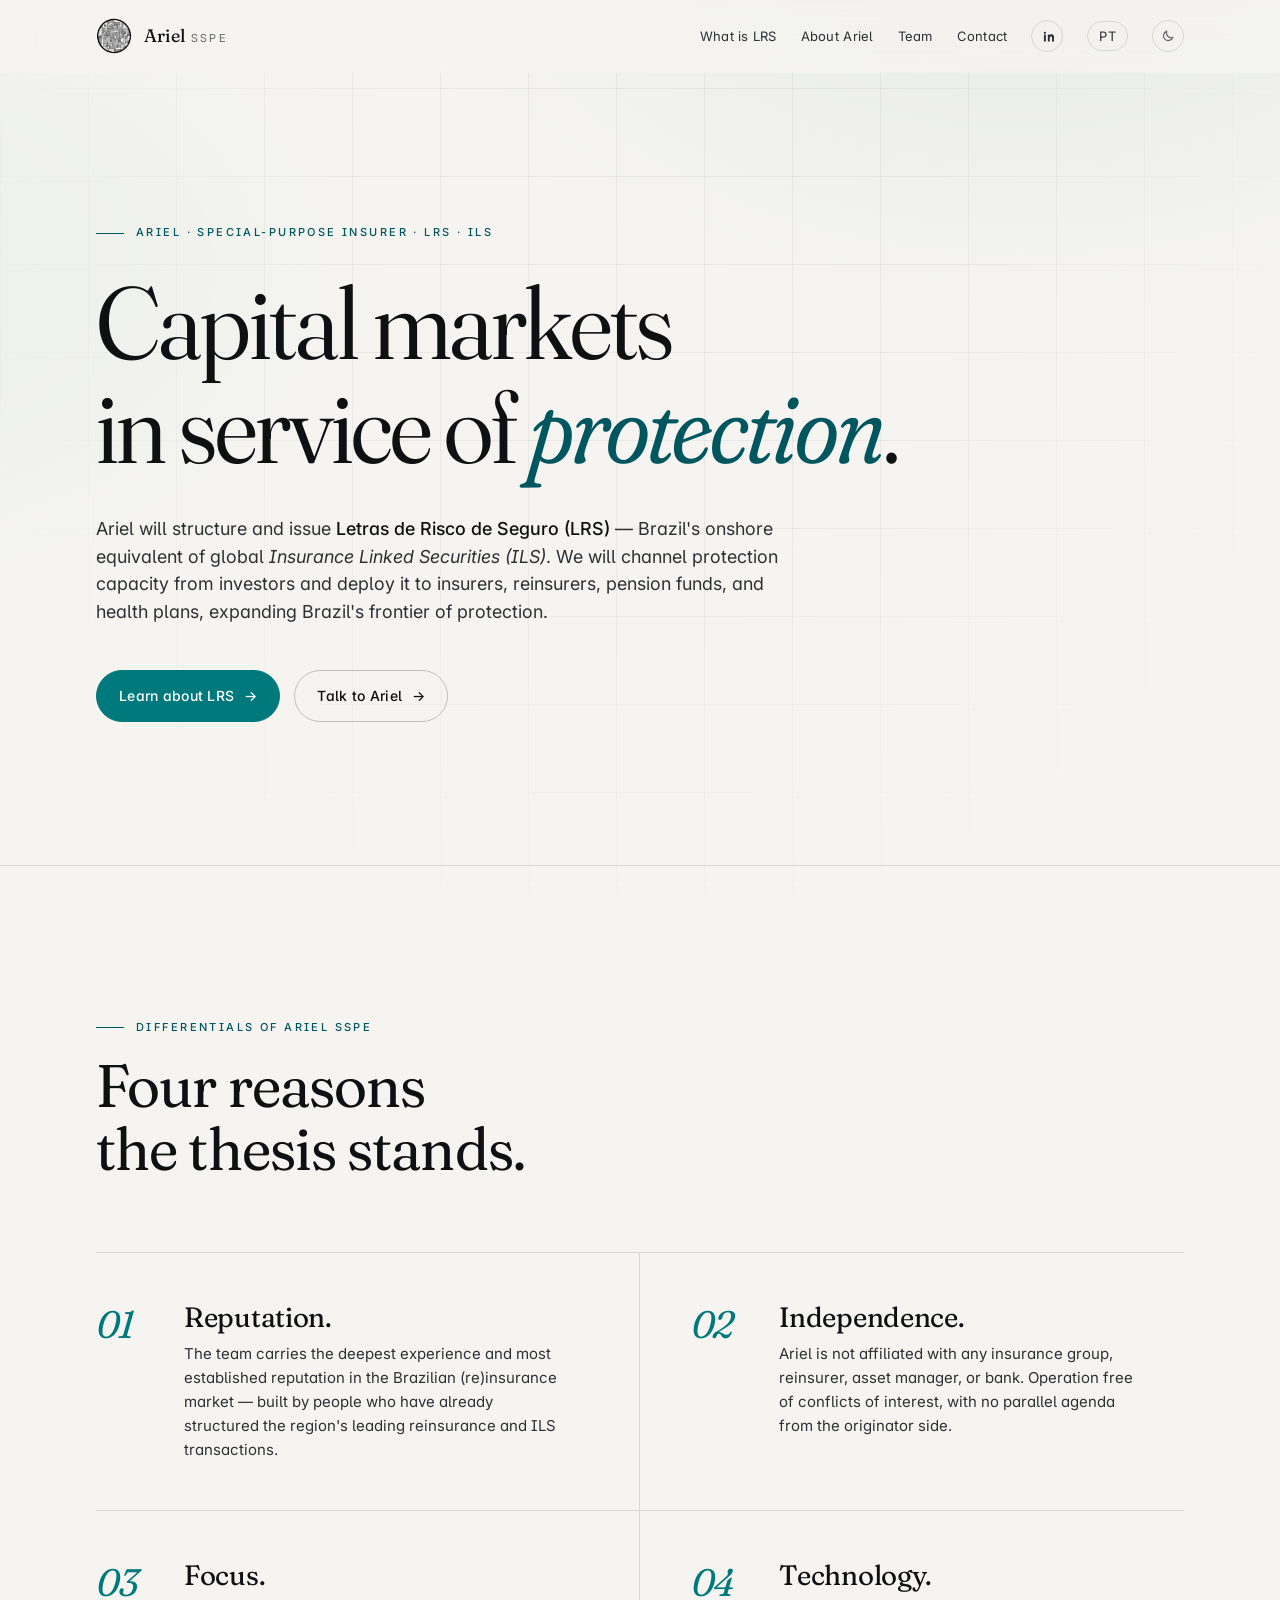
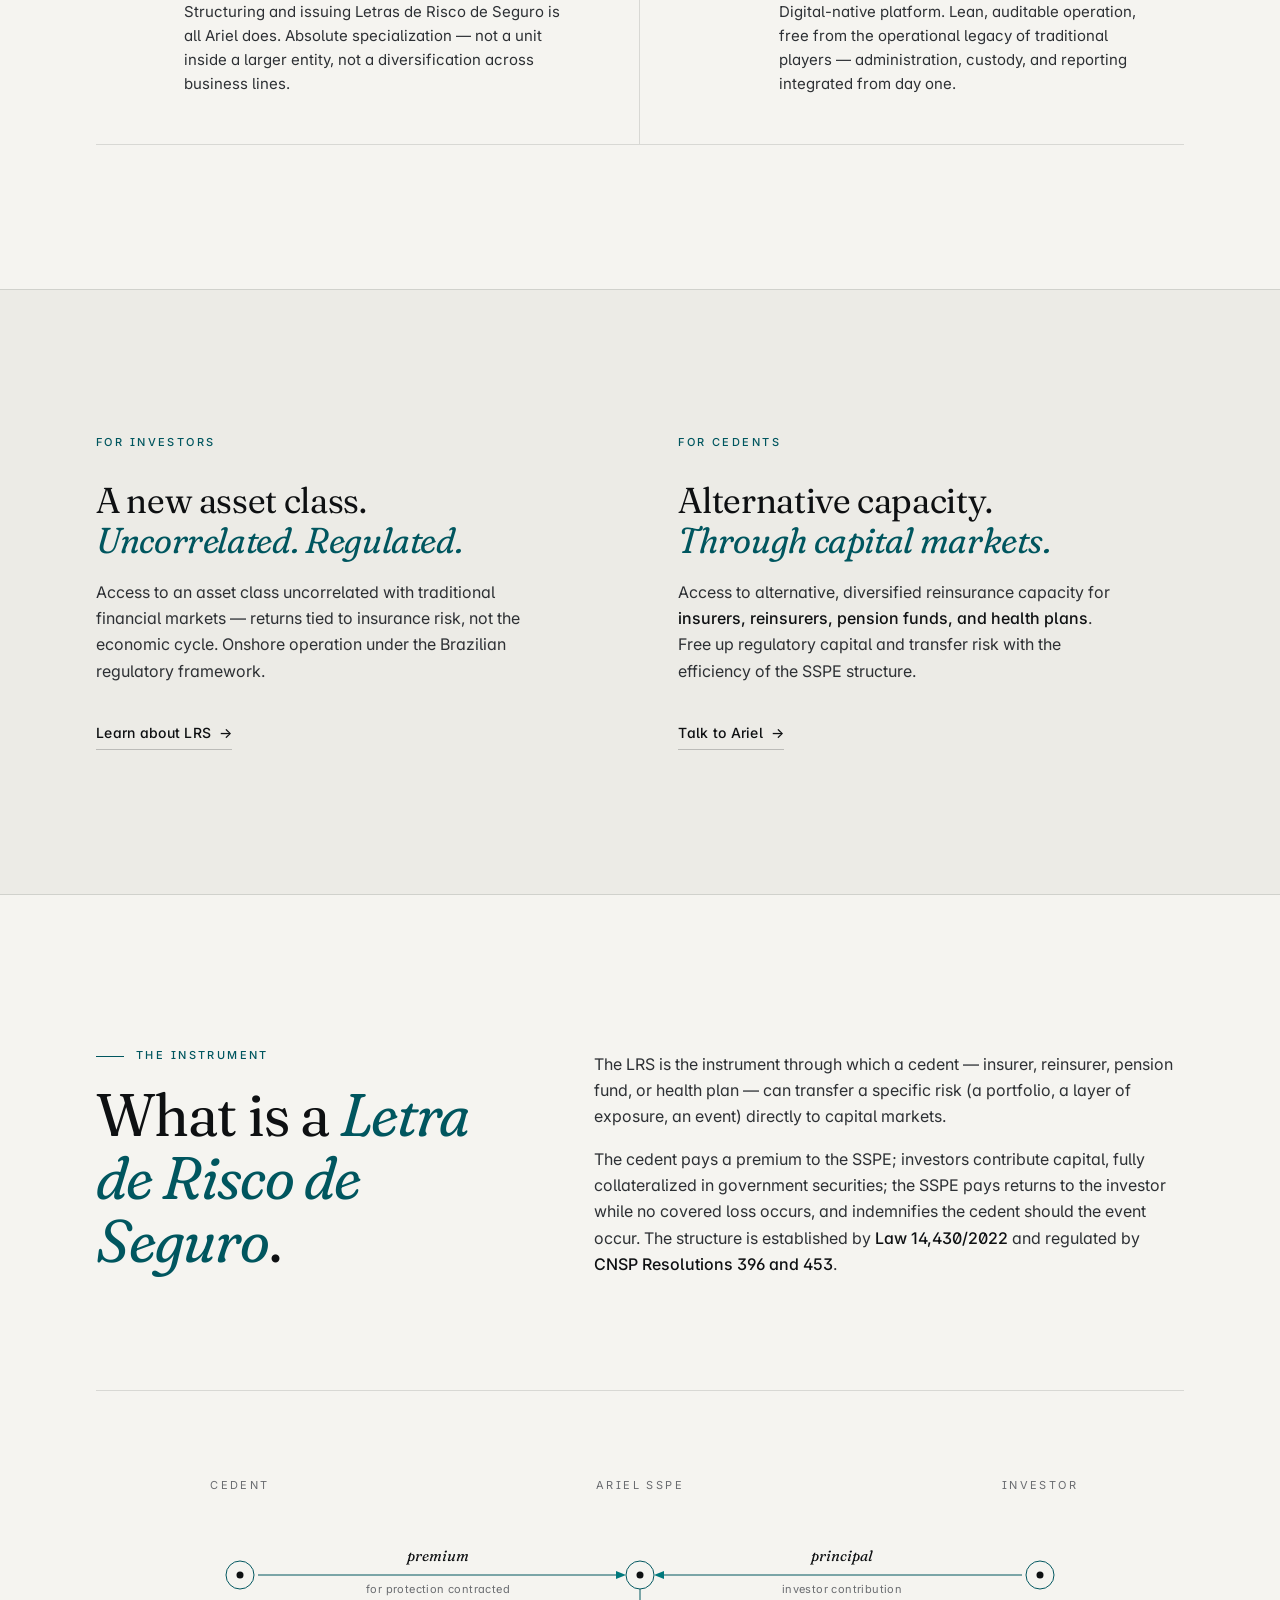
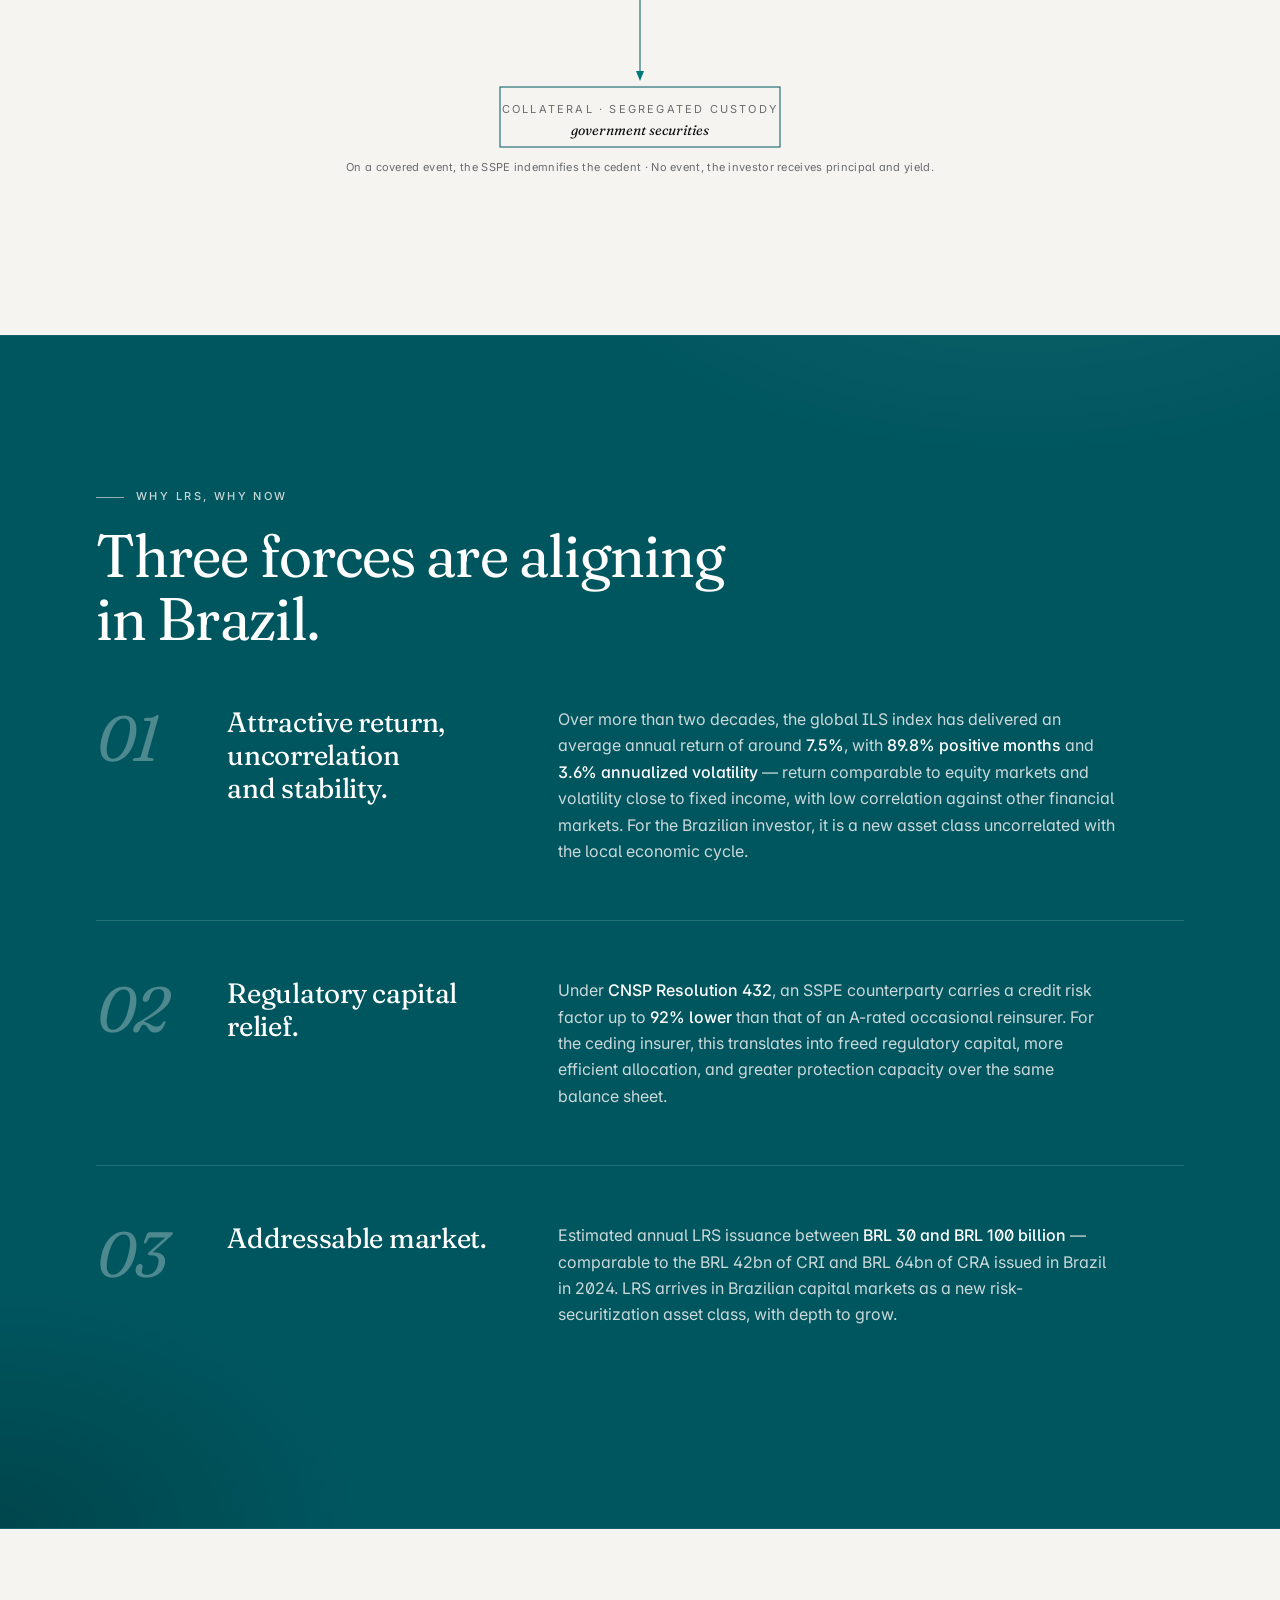
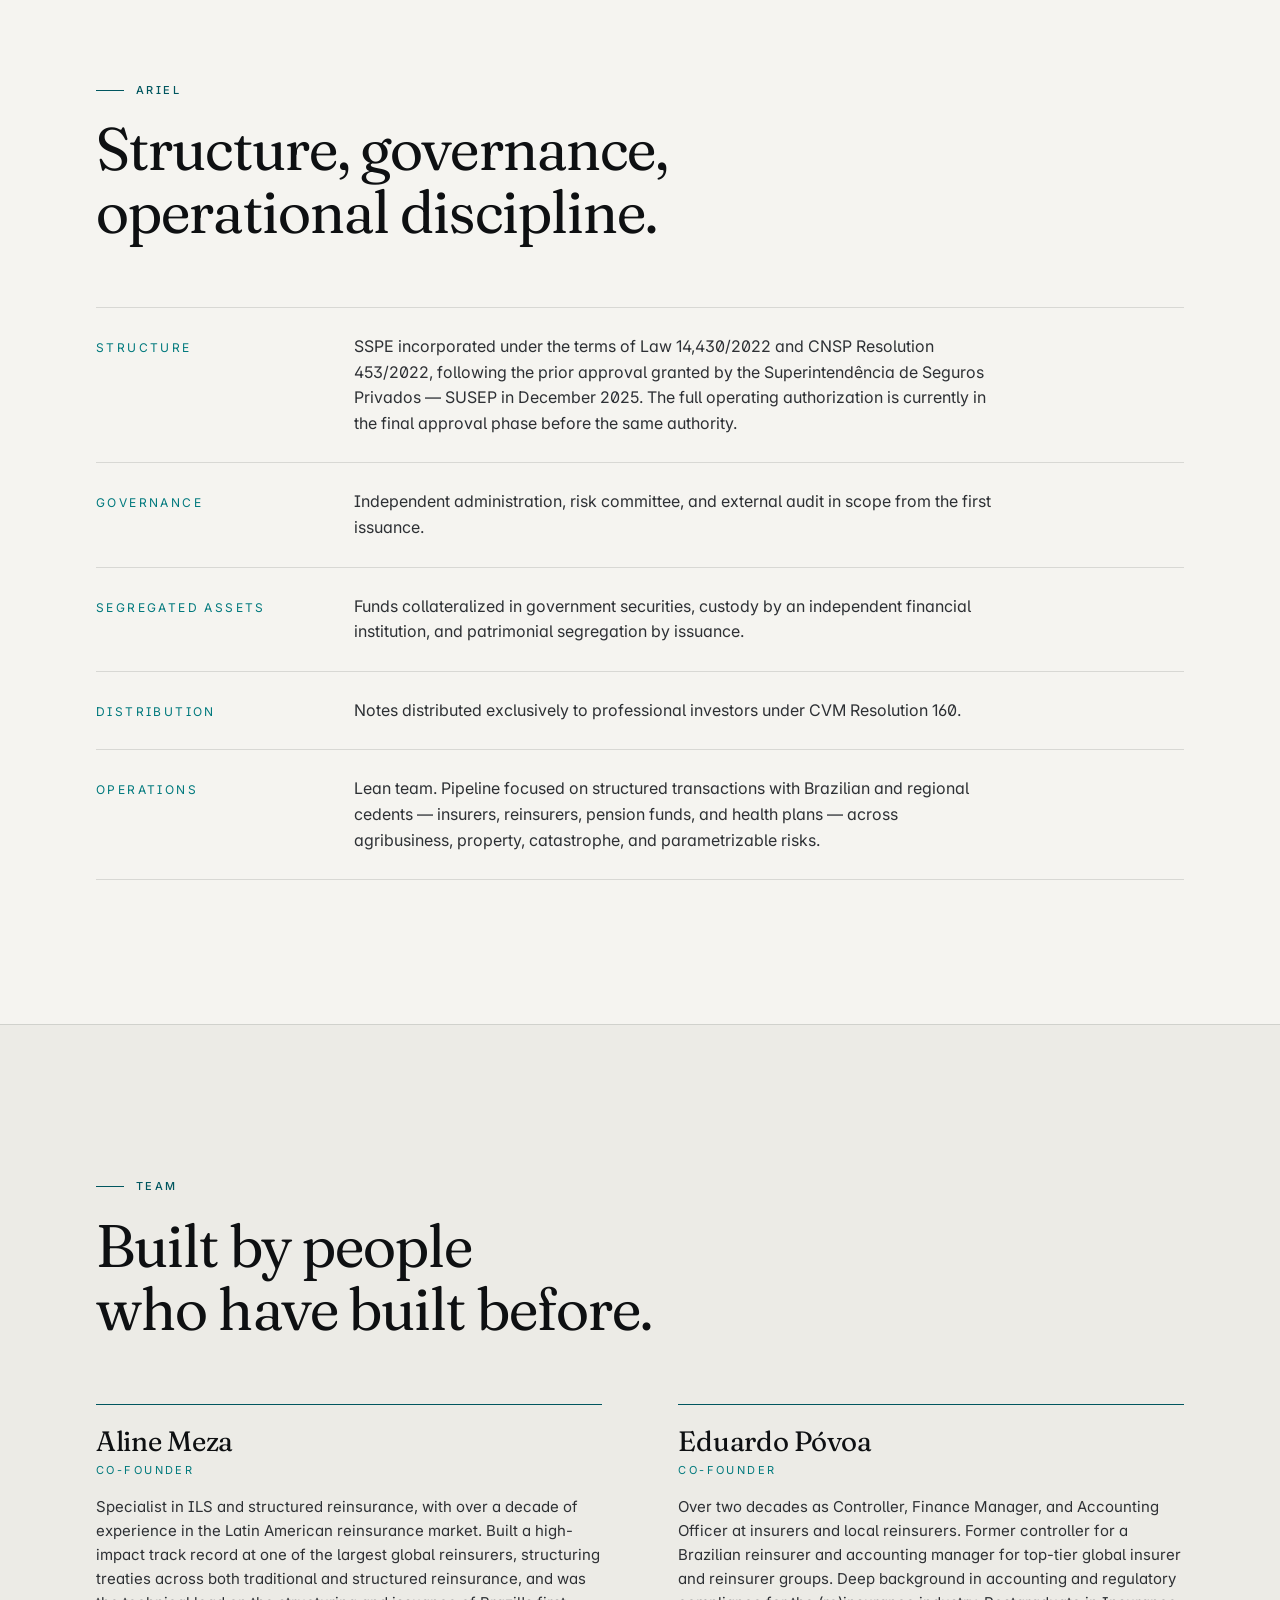
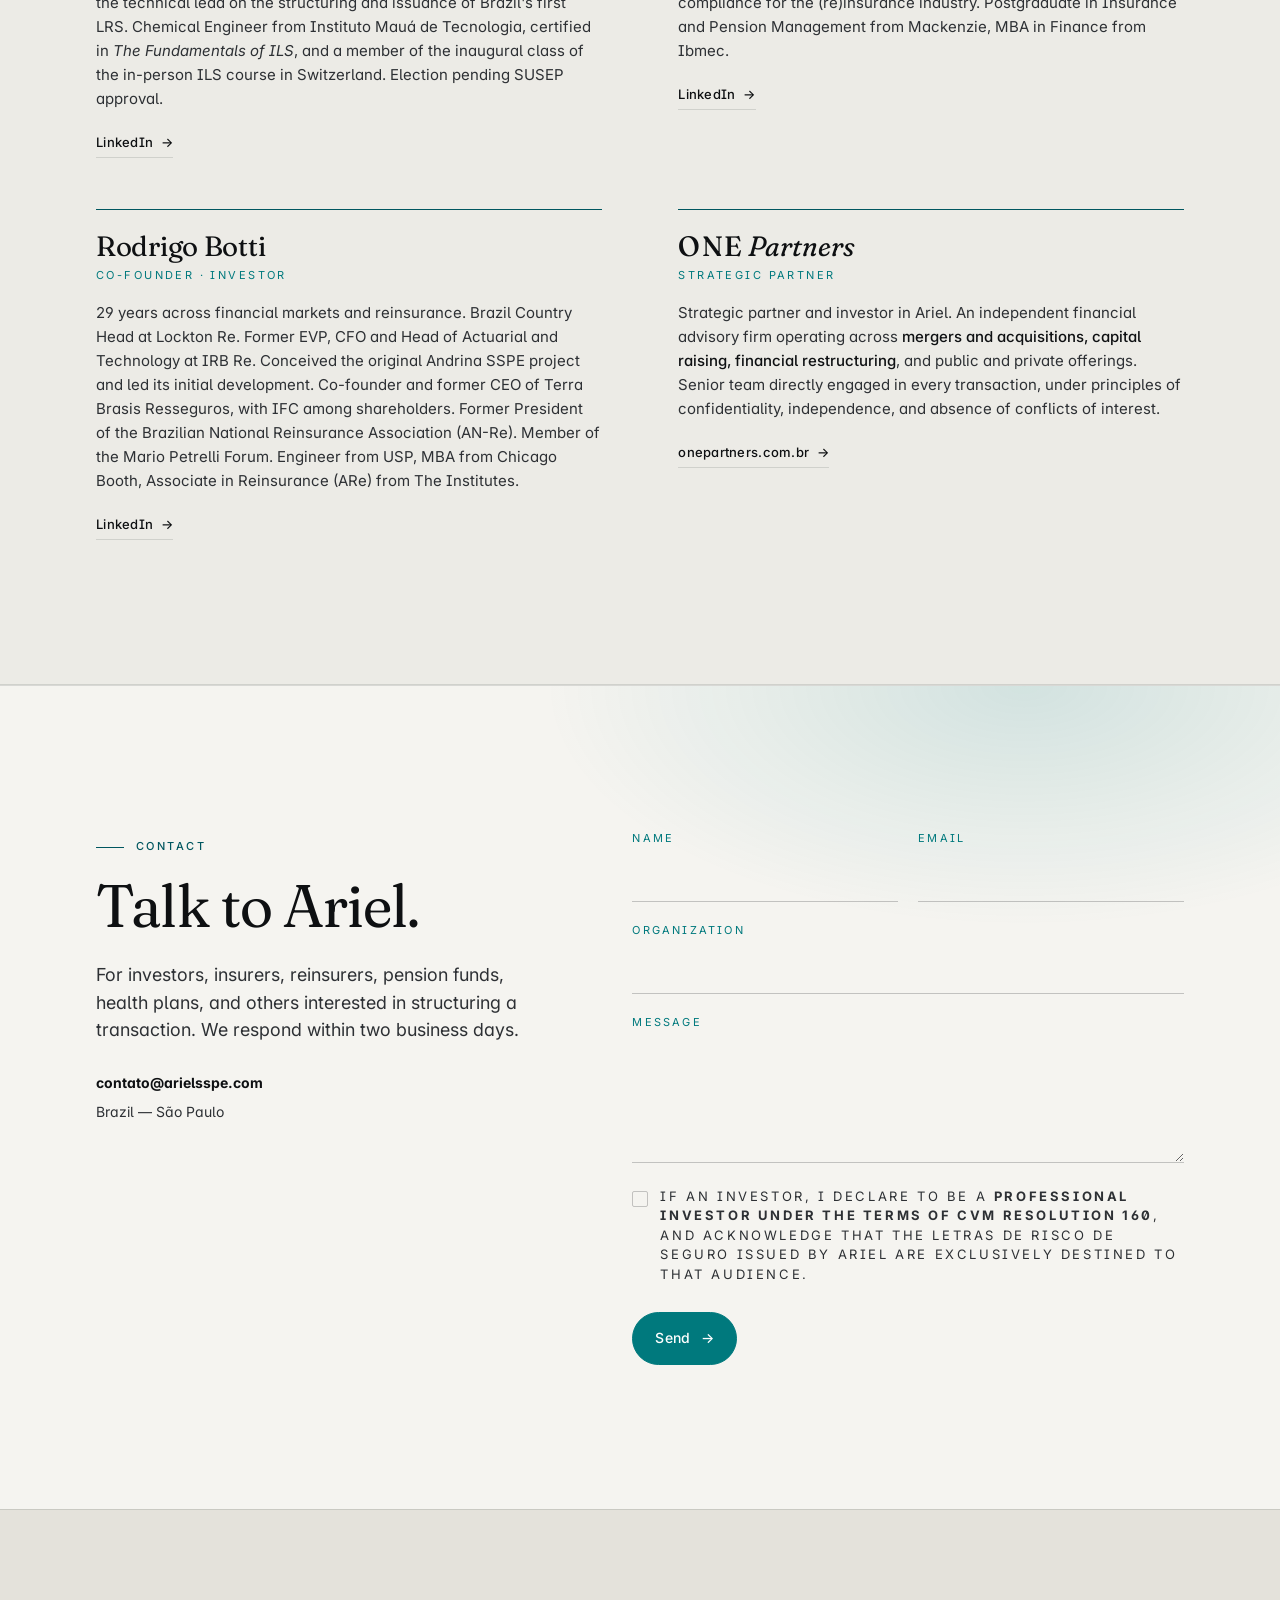
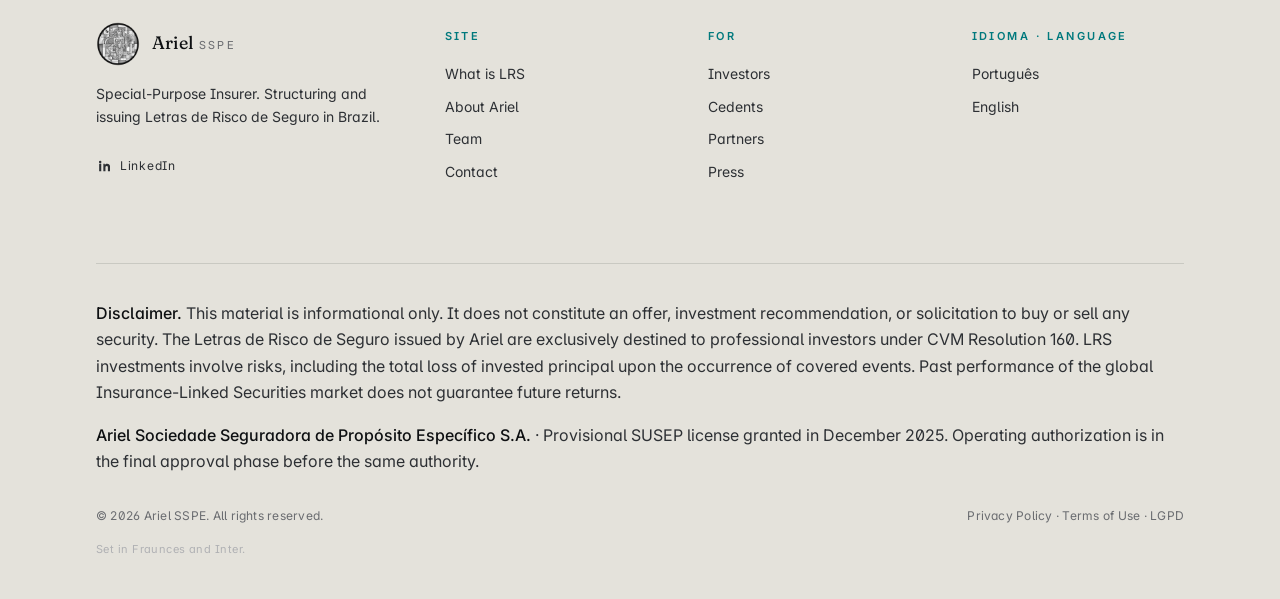
==== commit 4b8ad0da: "Hero + meta description: shift to future tense Ariel is not yet fully operational (operating authori" ====
--- a/en.html
+++ b/en.html
@@ -4,7 +4,7 @@
 <meta charset="utf-8" />
 <meta name="viewport" content="width=device-width, initial-scale=1, viewport-fit=cover" />
 <title>Ariel — Special-Purpose Insurer · LRS · ILS</title>
-<meta name="description" content="Ariel structures and issues Letras de Risco de Seguro (LRS), Brazil's onshore equivalent of global Insurance-Linked Securities. Capital-markets capacity for ceding insurers." />
+<meta name="description" content="Ariel will structure and issue Letras de Risco de Seguro (LRS), Brazil's onshore equivalent of global Insurance-Linked Securities. Capital-markets capacity for cedents." />
 <meta name="theme-color" content="#06080A" />
 
 <meta property="og:title" content="Ariel — Special-Purpose Insurer" />
@@ -93,7 +93,7 @@
       in service of <em>protection</em>.
     </h1>
     <p class="lead hero-sub">
-      Ariel structures and issues <strong>Letras de Risco de Seguro (LRS)</strong> — Brazil's onshore equivalent of global <em>Insurance Linked Securities (ILS)</em>. We channel protection capacity from investors and deploy it to insurers, reinsurers, pension funds, and health plans, expanding Brazil's frontier of protection.
+      Ariel will structure and issue <strong>Letras de Risco de Seguro (LRS)</strong> — Brazil's onshore equivalent of global <em>Insurance Linked Securities (ILS)</em>. We will channel protection capacity from investors and deploy it to insurers, reinsurers, pension funds, and health plans, expanding Brazil's frontier of protection.
     </p>
     <div class="hero-cta">
       <a href="#lrs" class="btn primary">Learn about LRS <span class="arrow">→</span></a>
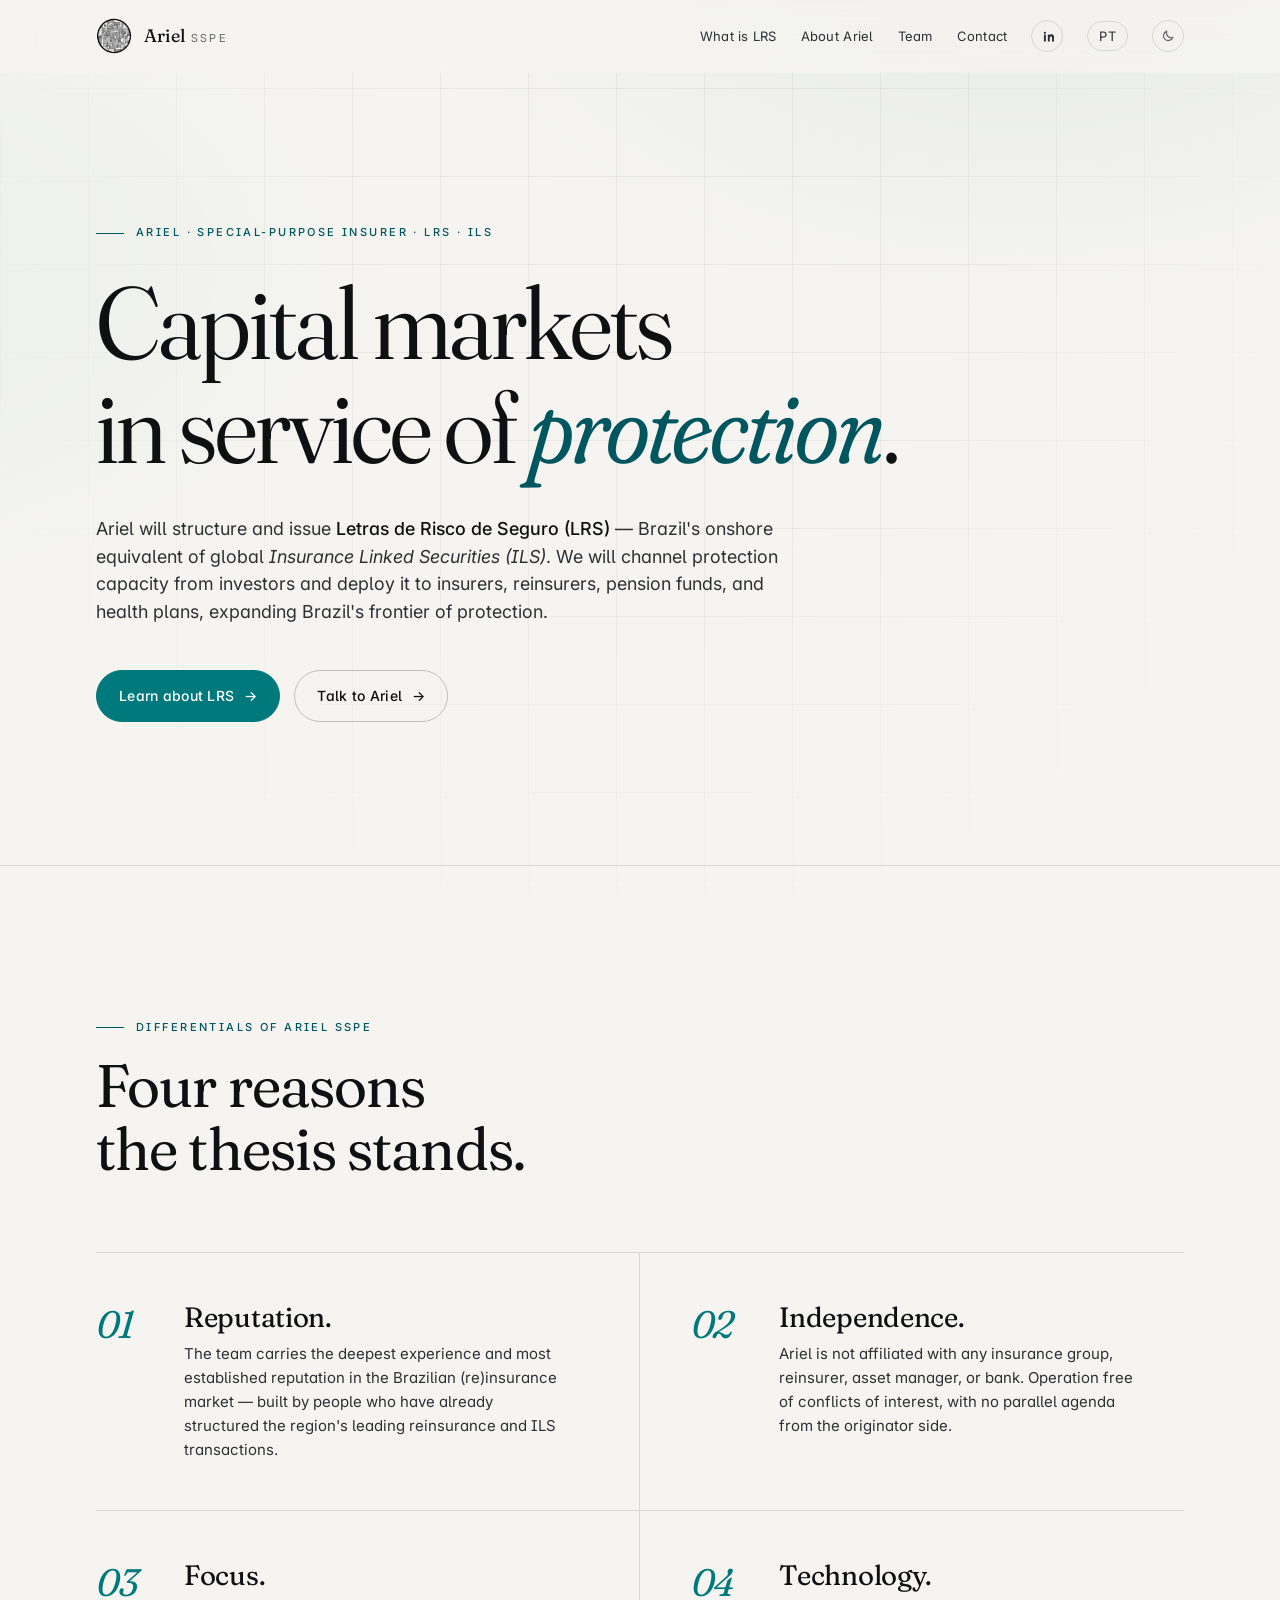
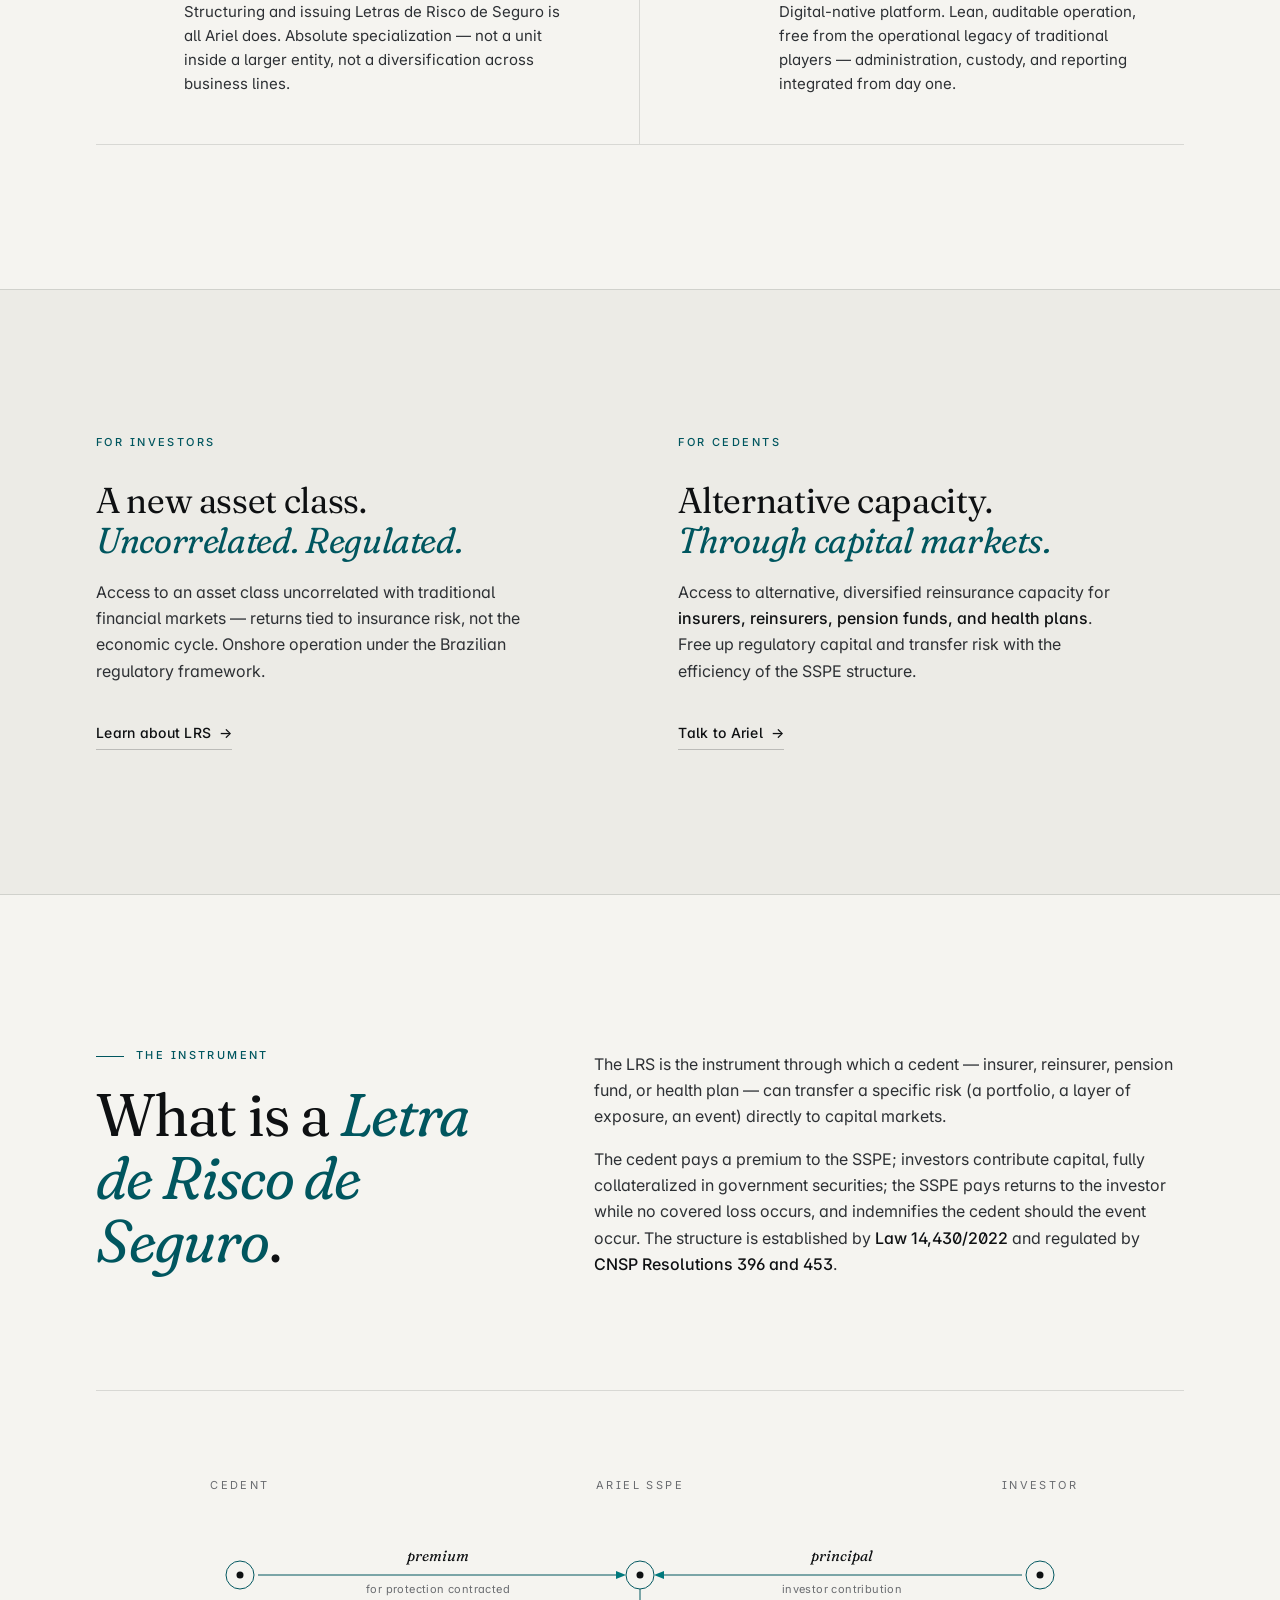
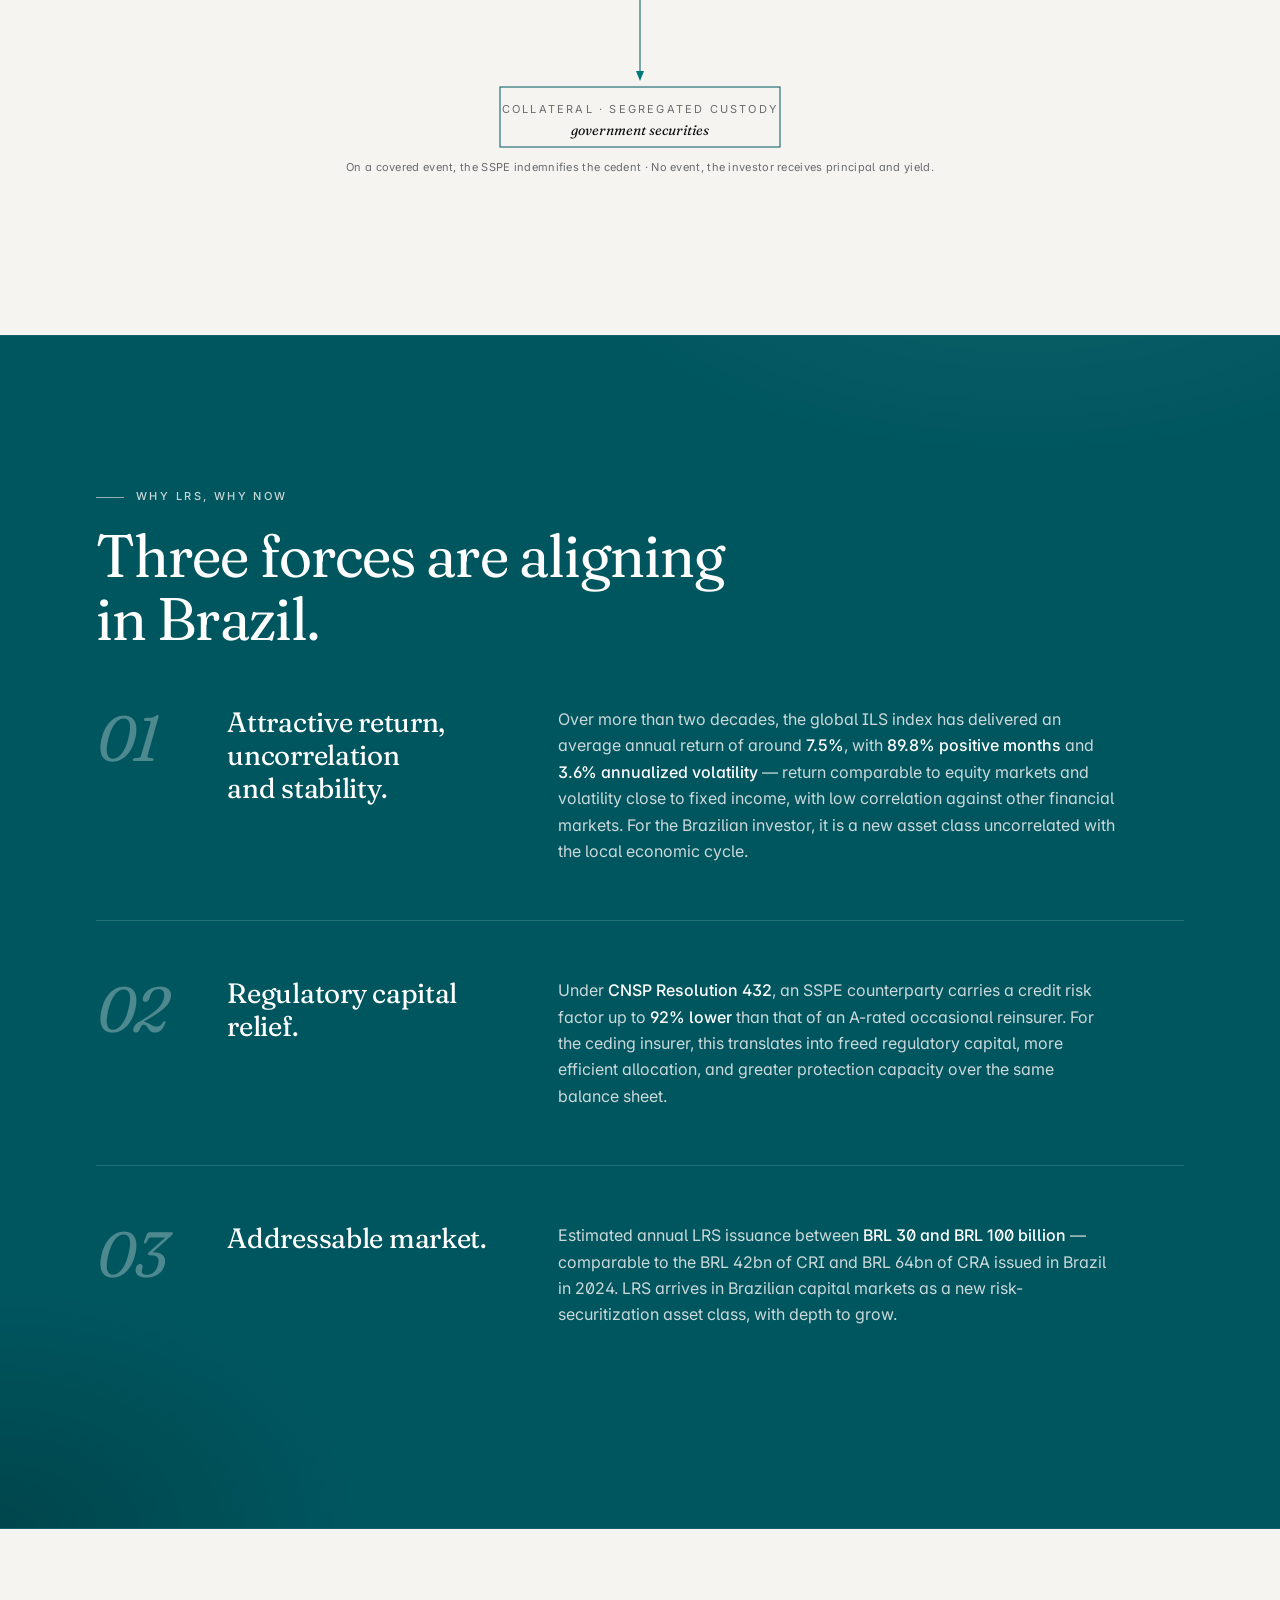
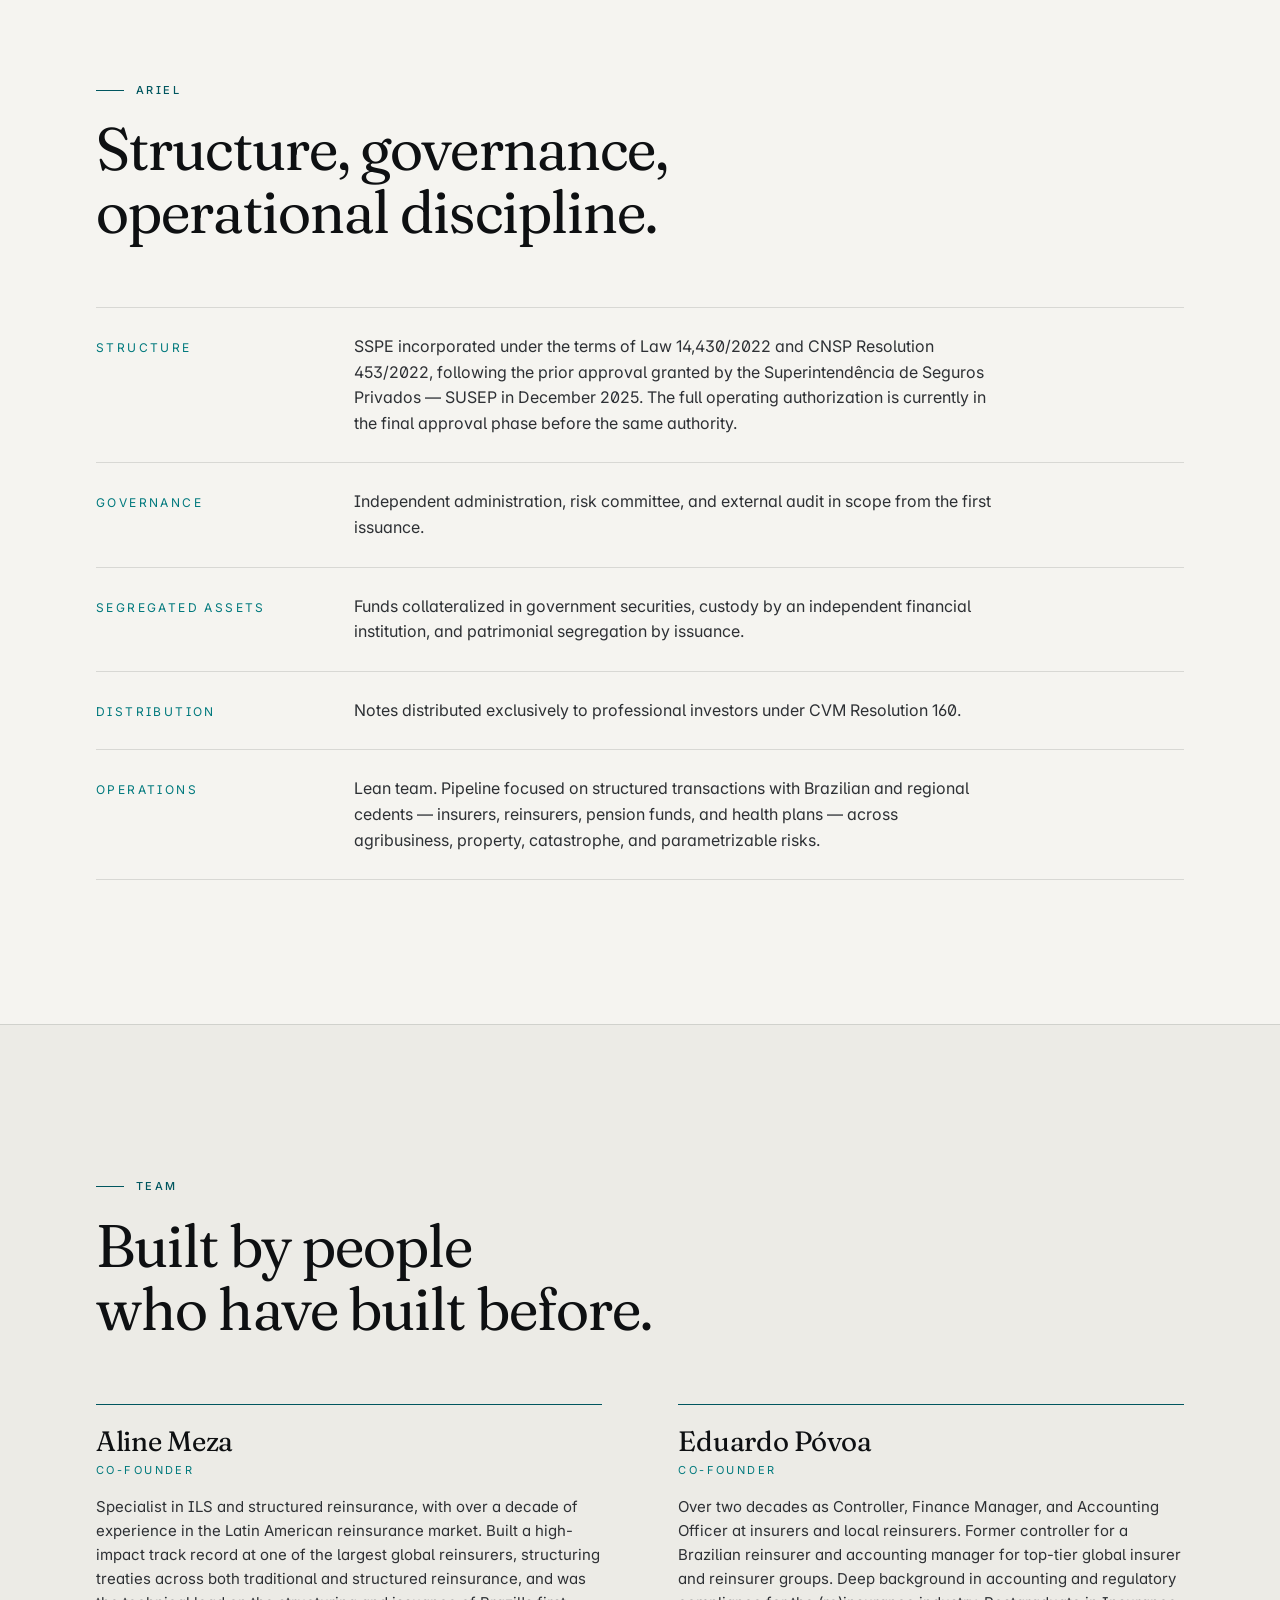
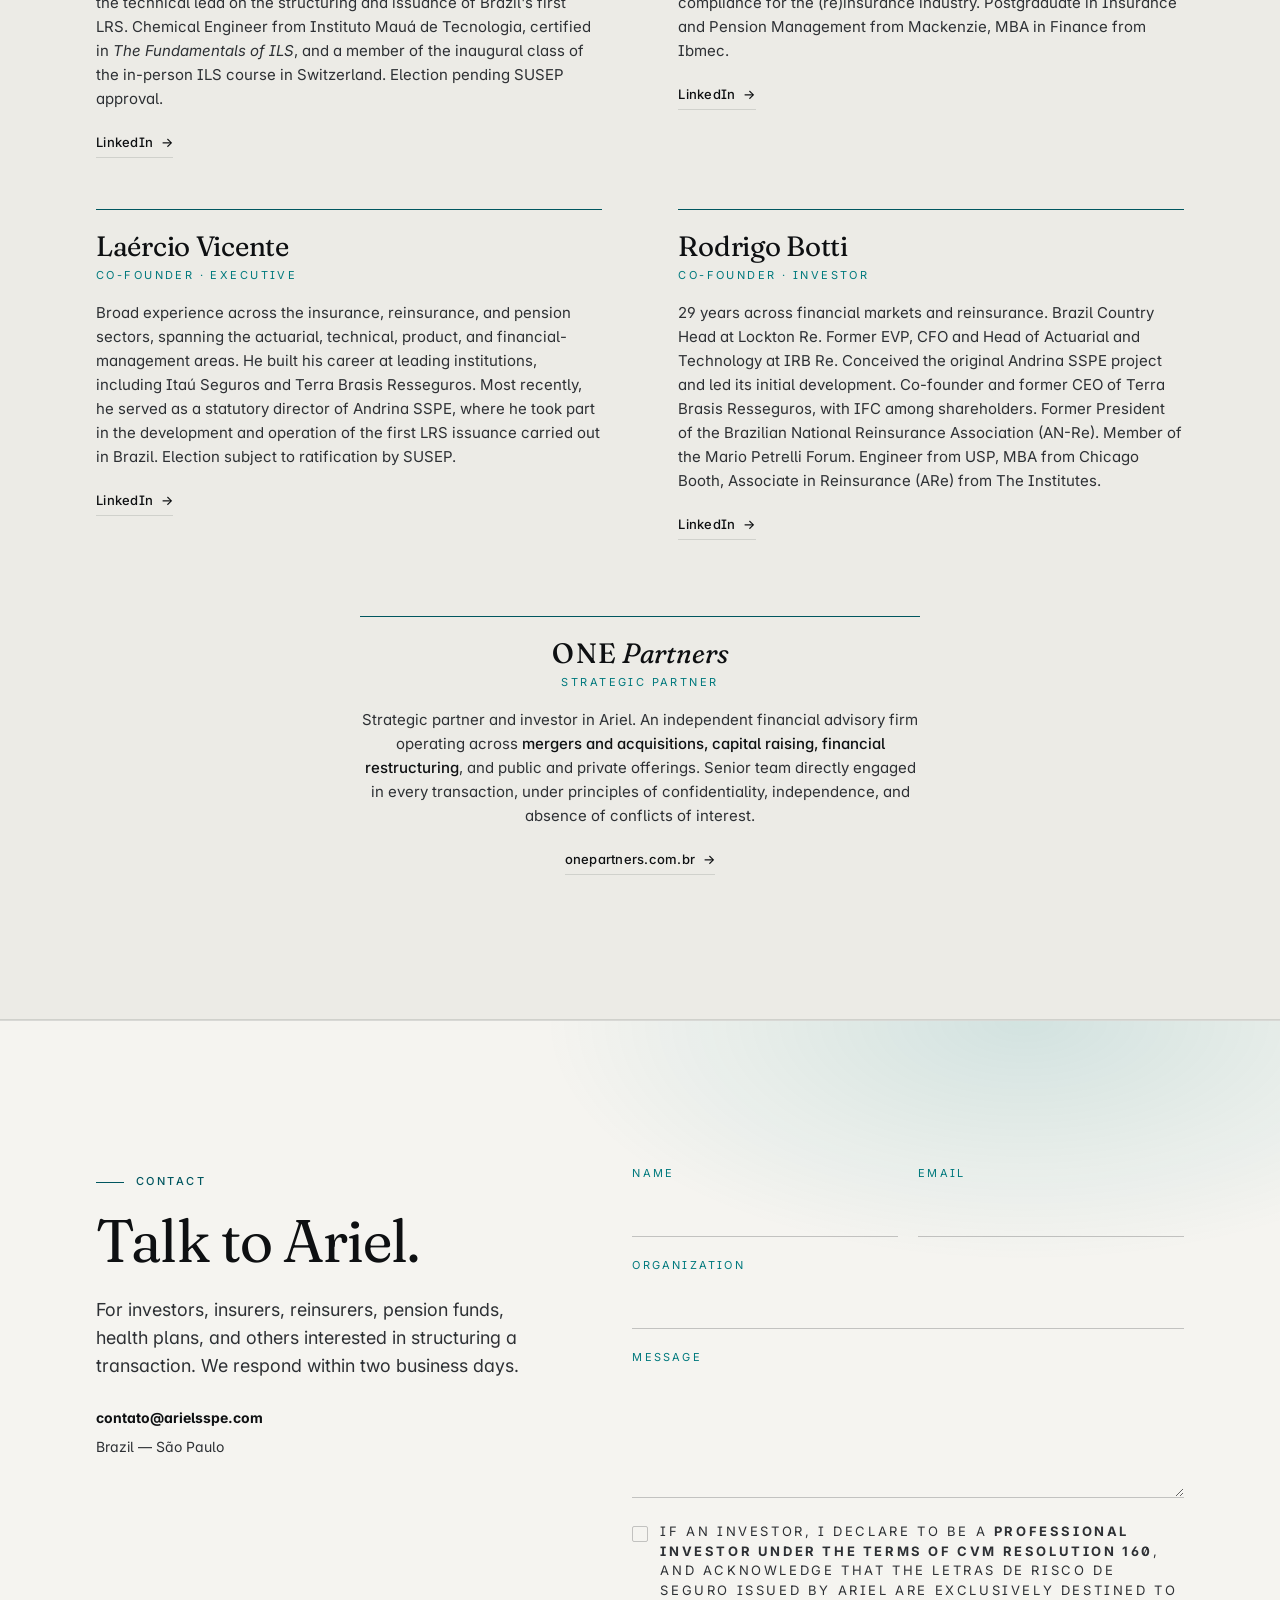
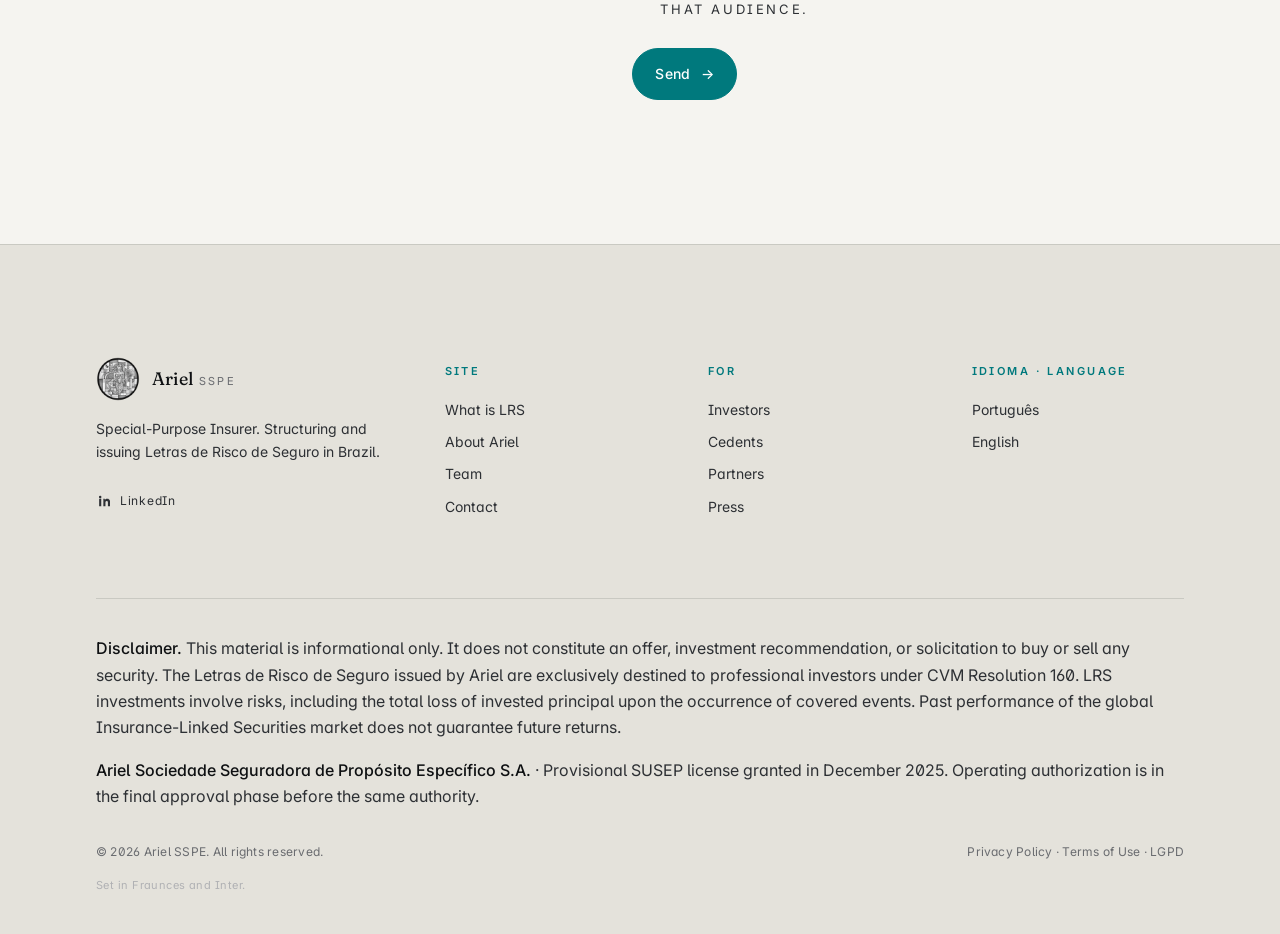
==== commit c38fb999: "Add Laércio Vicente to team; ONE Partners now full-width on row 3 Team grid grows to 5 cards: - Row " ====
--- a/en.html
+++ b/en.html
@@ -342,6 +342,15 @@
       </article>
 
       <article class="member">
+        <h3 class="name">Laércio Vicente</h3>
+        <div class="role">Co-founder · Executive</div>
+        <p>
+          Broad experience across the insurance, reinsurance, and pension sectors, spanning the actuarial, technical, product, and financial-management areas. He built his career at leading institutions, including Itaú Seguros and Terra Brasis Resseguros. Most recently, he served as a statutory director of Andrina SSPE, where he took part in the development and operation of the first LRS issuance carried out in Brazil. Election subject to ratification by SUSEP.
+        </p>
+        <a href="https://www.linkedin.com/in/laercio-vicente/" target="_blank" rel="noopener" class="link">LinkedIn <span class="arrow">→</span></a>
+      </article>
+
+      <article class="member">
         <h3 class="name">Rodrigo Botti</h3>
         <div class="role">Co-founder · Investor</div>
         <p>
--- a/styles.css
+++ b/styles.css
@@ -880,11 +880,22 @@
 }
 
 /* ONE Partners — wordmark variant of .member */
+.member.partner {
+  grid-column: 1 / -1;
+  max-width: 56ch;
+  margin: clamp(16px, 2vw, 32px) auto 0;
+  text-align: center;
+}
+
 .member.partner .name {
   font-style: italic;
   font-variation-settings: "opsz" 60, "SOFT" 80;
   letter-spacing: -0.005em;
 }
+
+.member.partner p { margin-left: auto; margin-right: auto; }
+
+.member.partner .link { display: inline-flex; }
 
 .member.partner .name .one {
   font-style: normal;
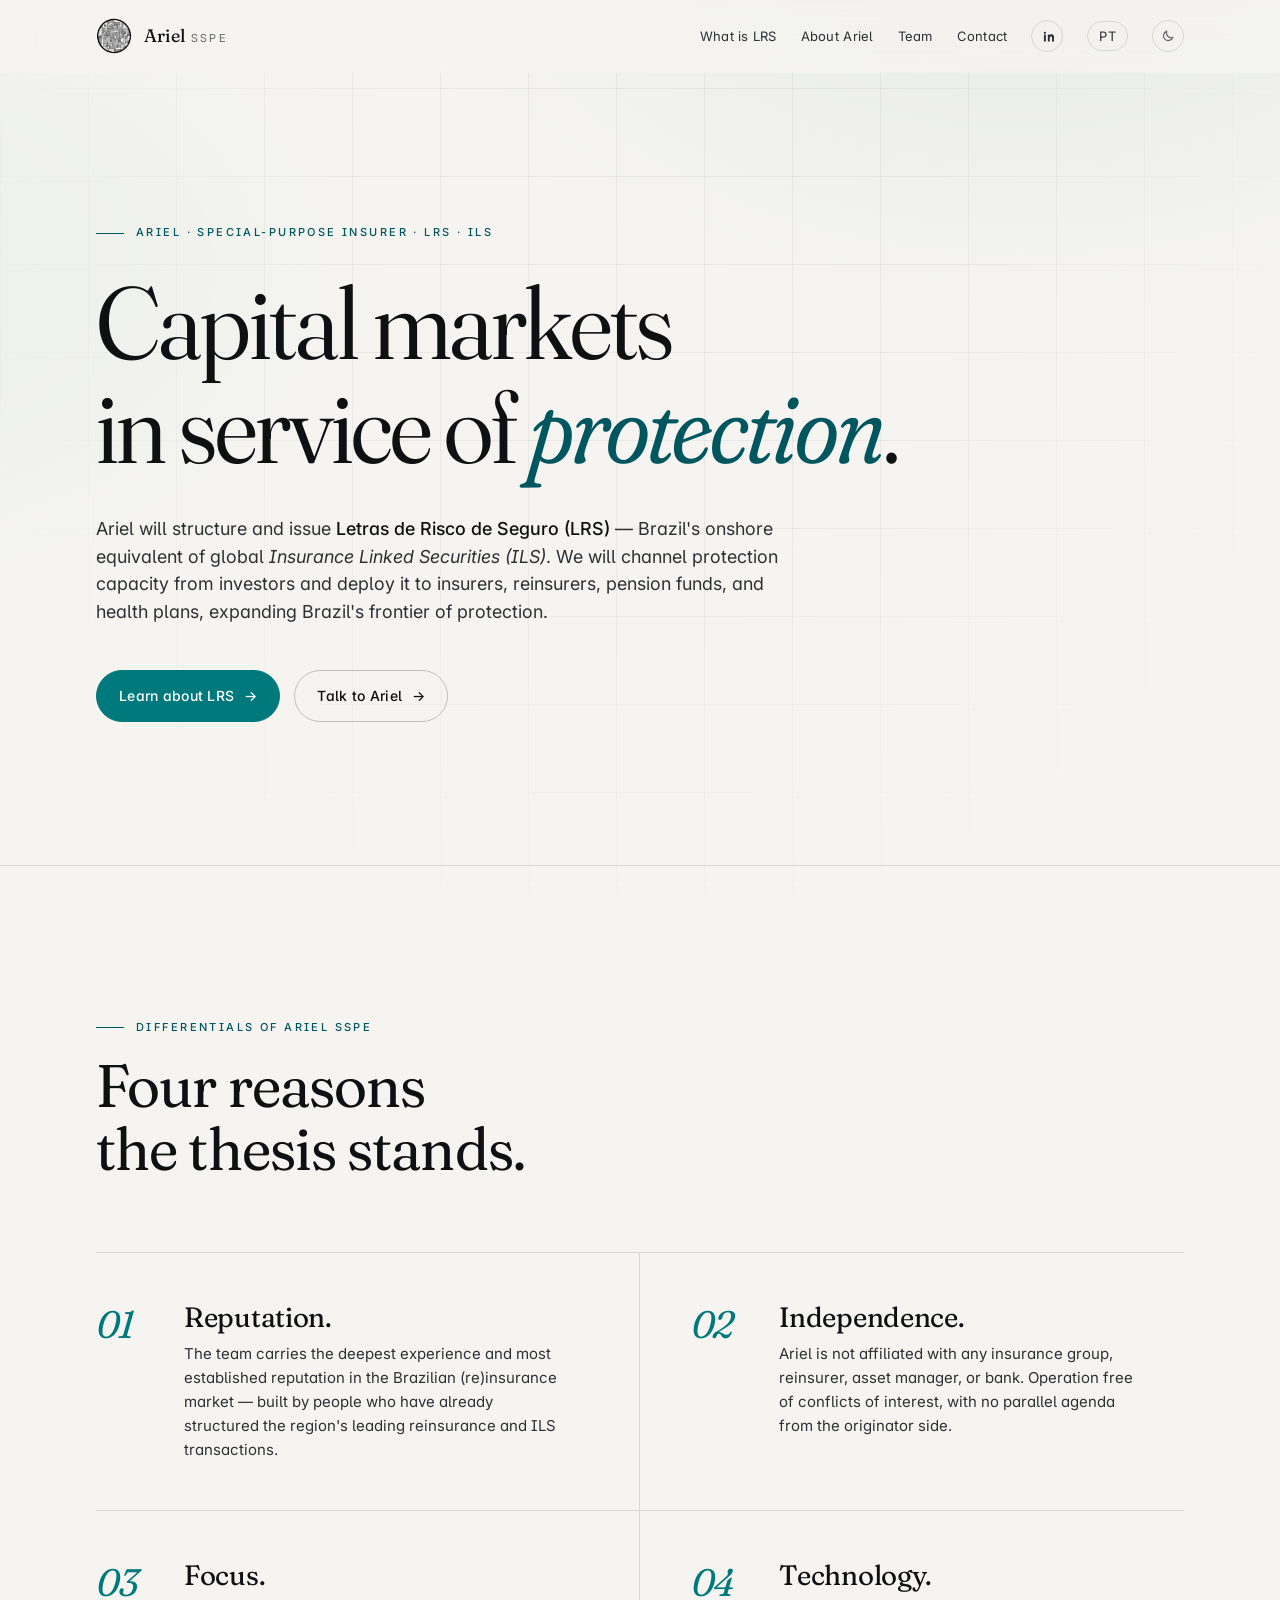
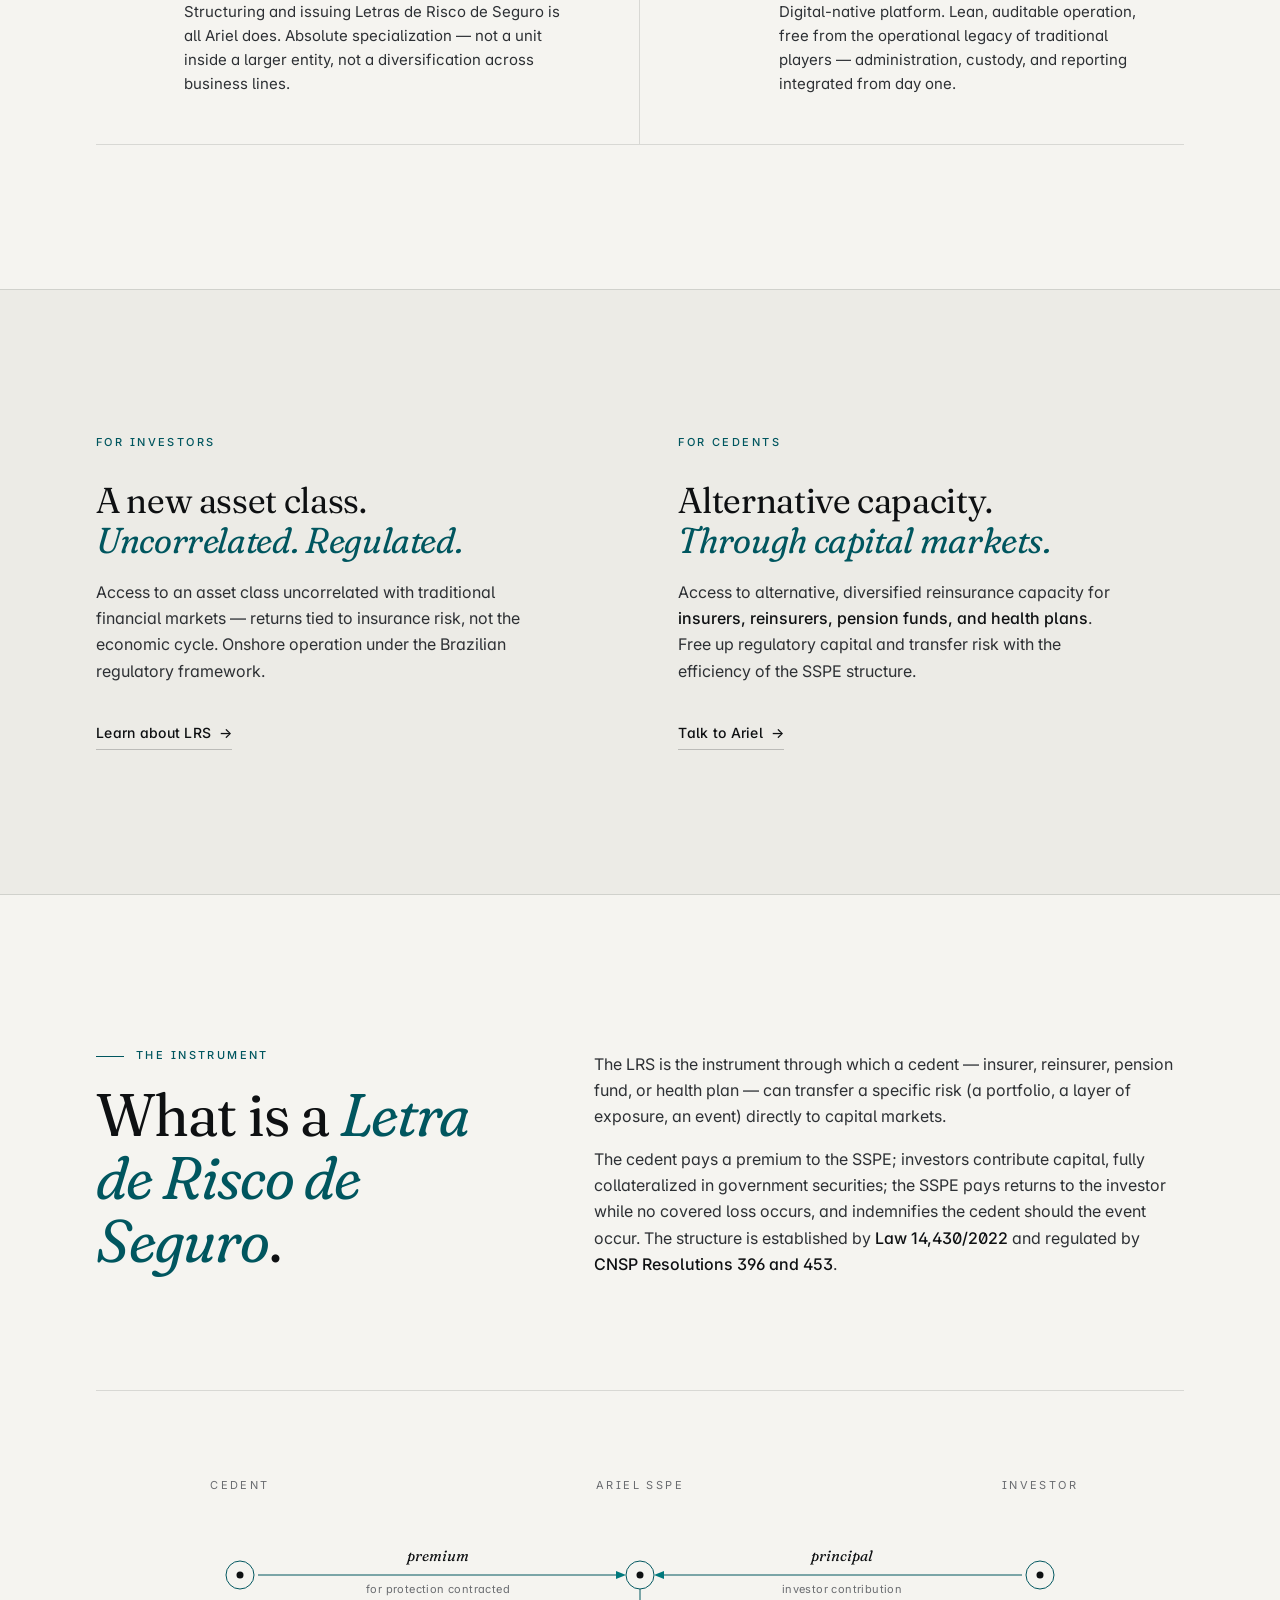
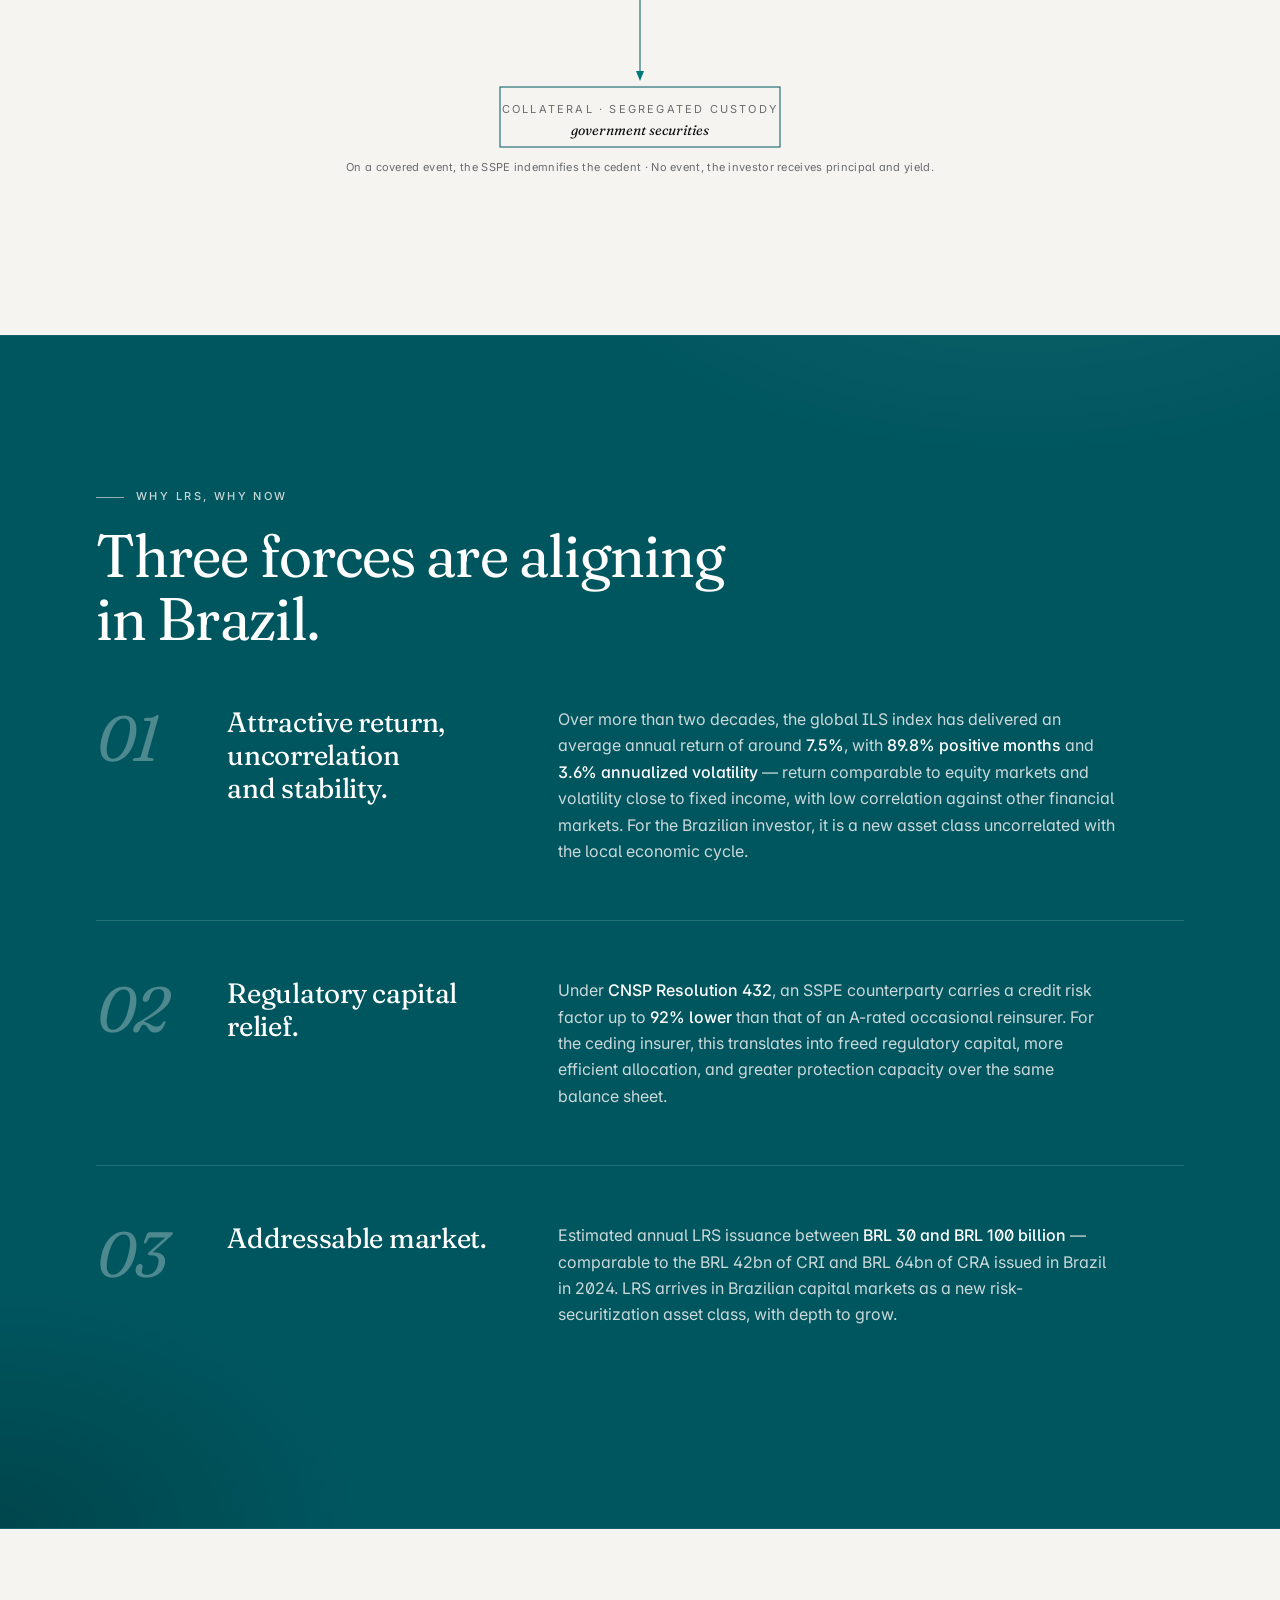
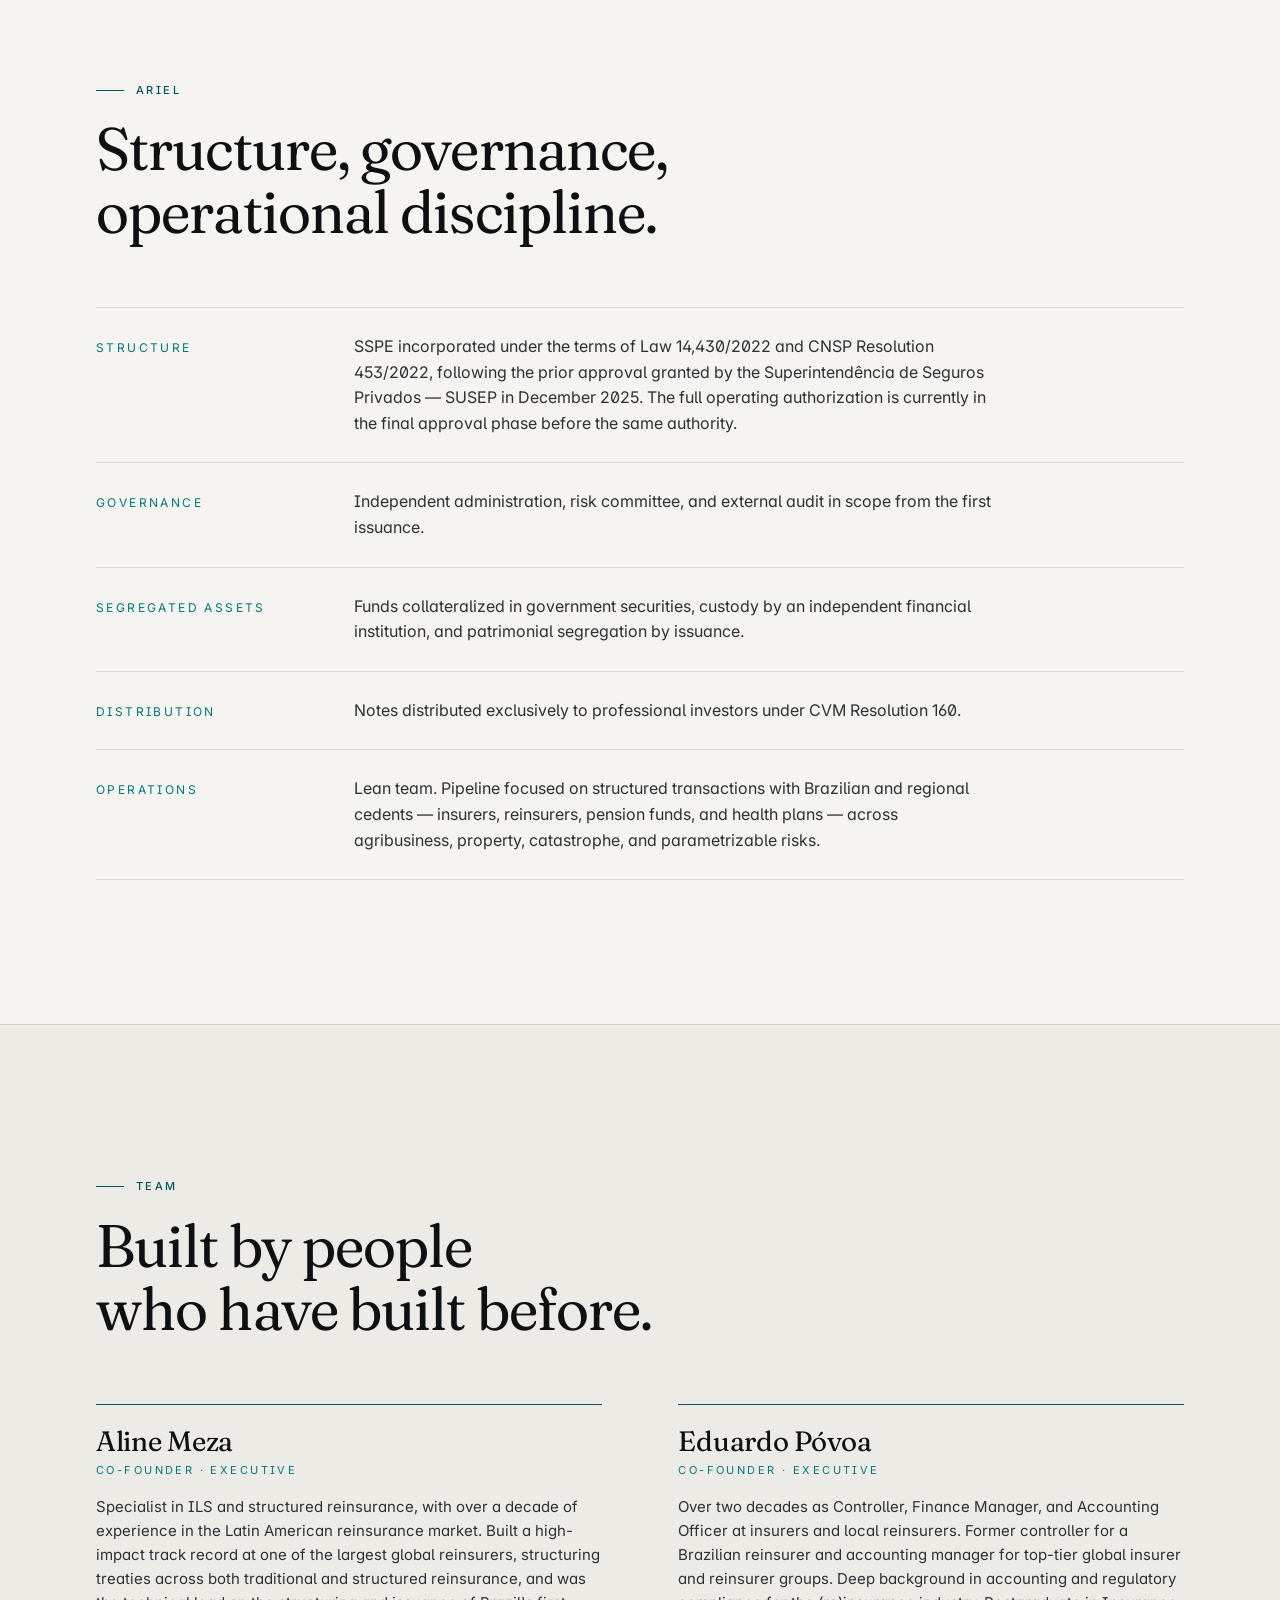
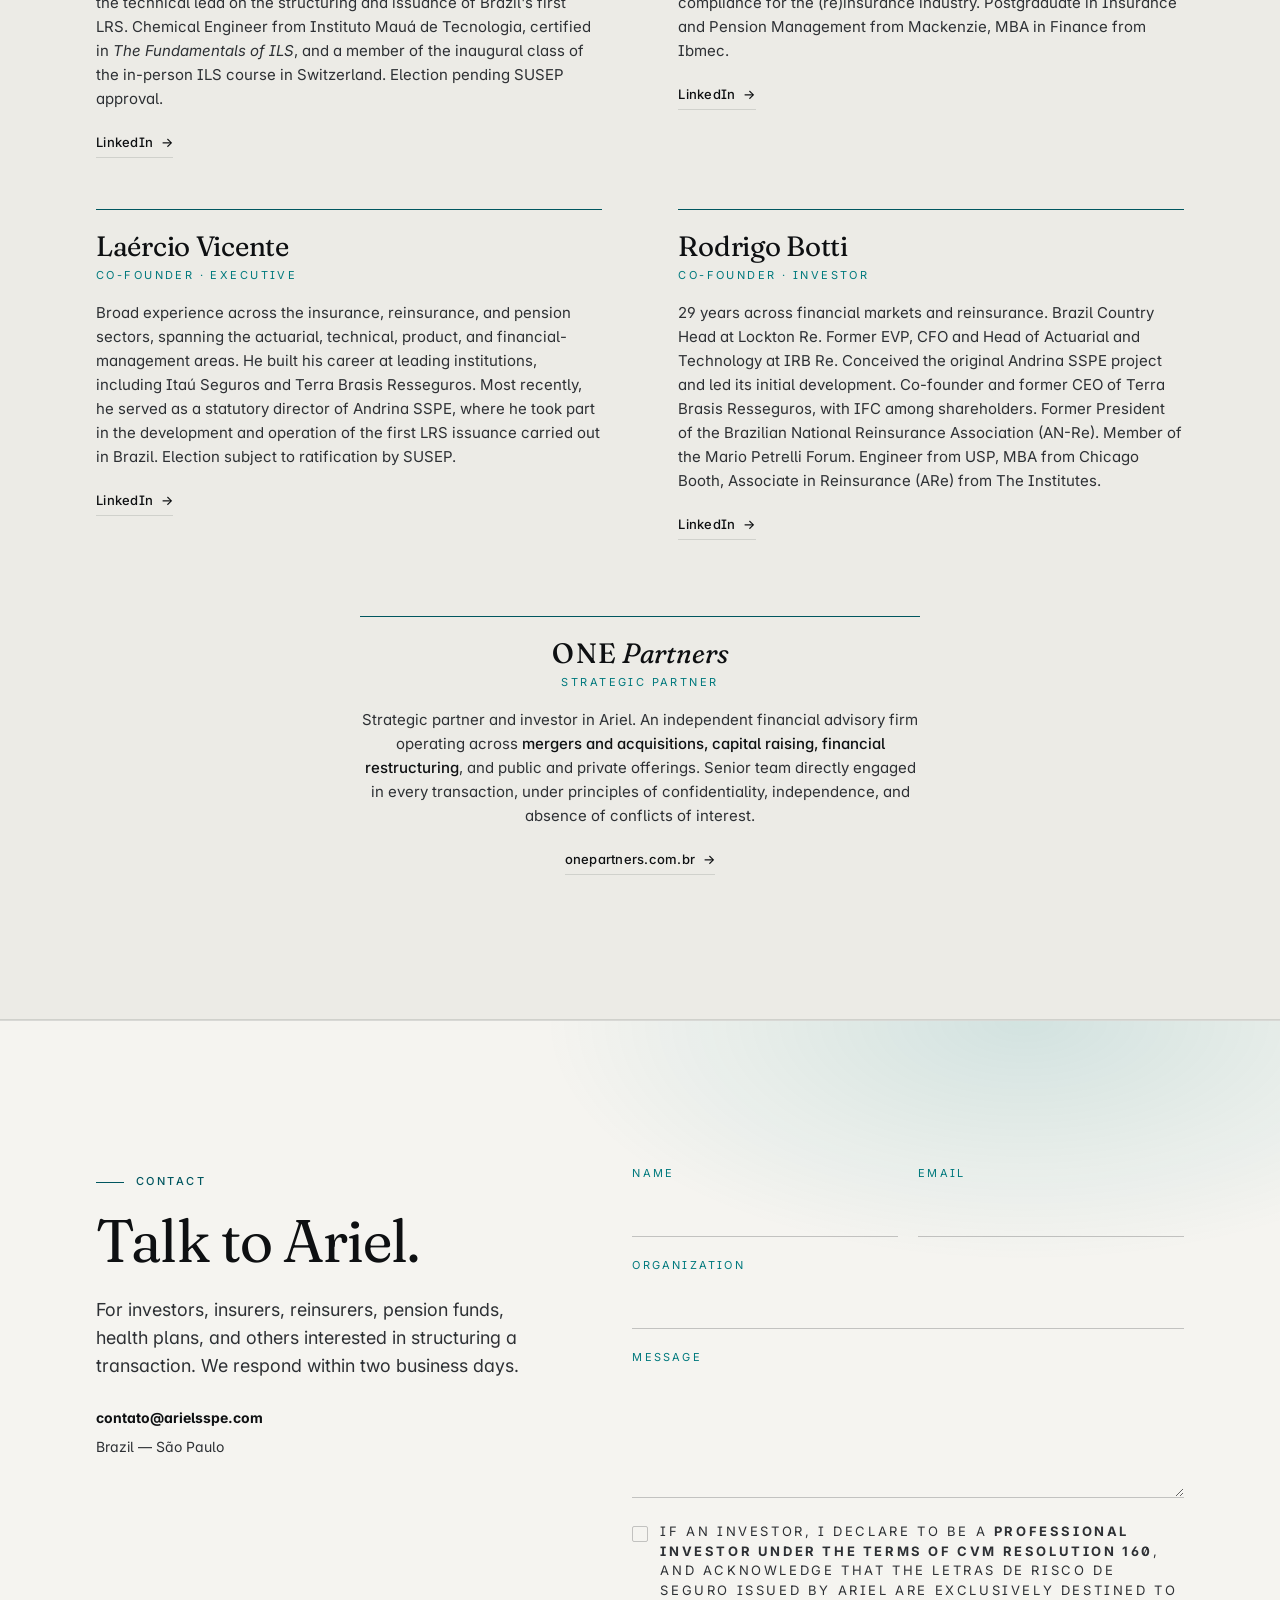
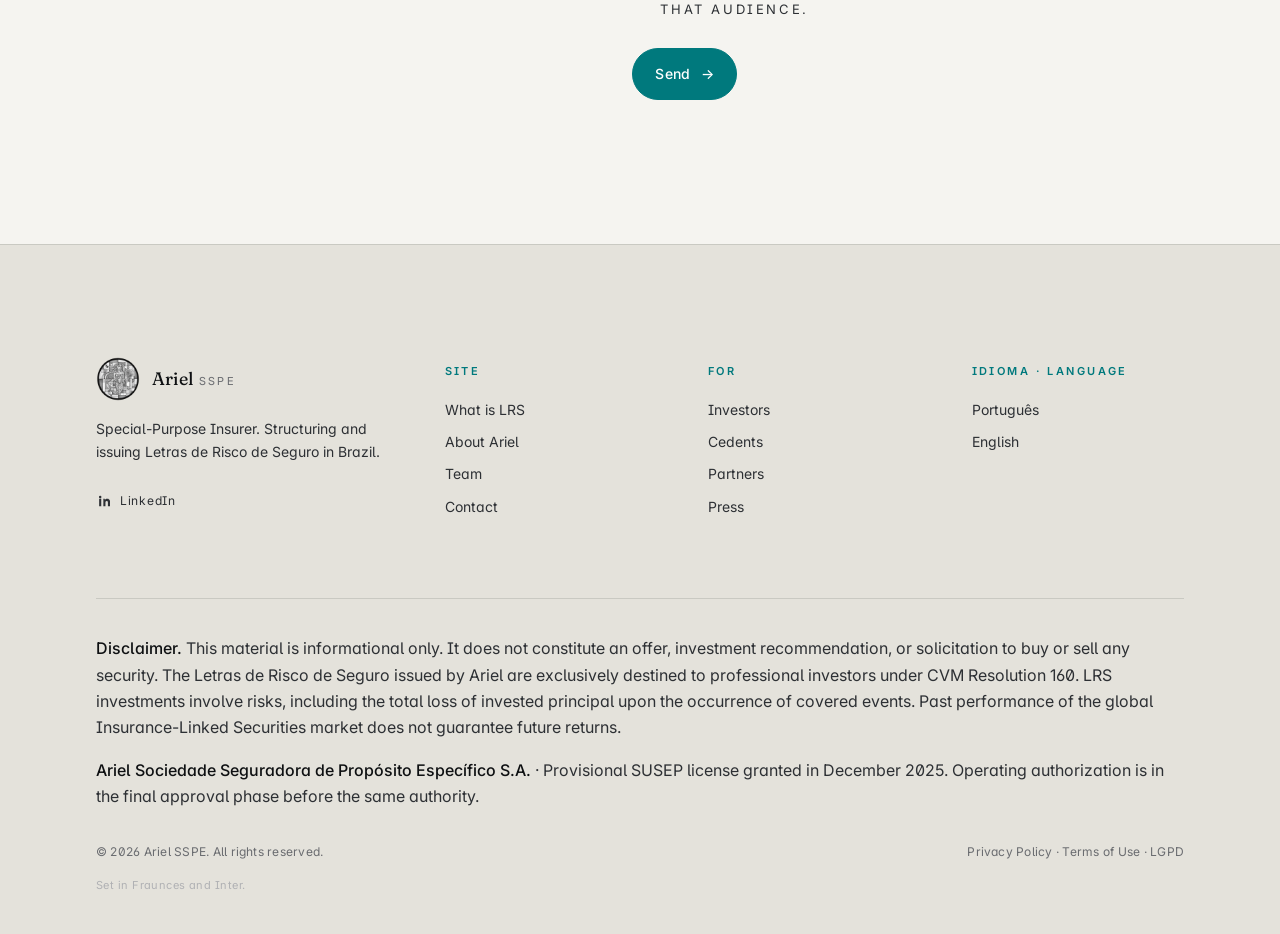
==== commit 7e3a1ccc: "Align Aline and Eduardo subtitles to "· Executivo/a" Both go from bare "Co-fundadora"/"Co-fundador" " ====
--- a/en.html
+++ b/en.html
@@ -325,7 +325,7 @@
     <div class="team-grid">
       <article class="member">
         <h3 class="name">Aline Meza</h3>
-        <div class="role">Co-founder</div>
+        <div class="role">Co-founder · Executive</div>
         <p>
           Specialist in ILS and structured reinsurance, with over a decade of experience in the Latin American reinsurance market. Built a high-impact track record at one of the largest global reinsurers, structuring treaties across both traditional and structured reinsurance, and was the technical lead on the structuring and issuance of Brazil's first LRS. Chemical Engineer from Instituto Mauá de Tecnologia, certified in <em>The Fundamentals of ILS</em>, and a member of the inaugural class of the in-person ILS course in Switzerland. Election pending SUSEP approval.
         </p>
@@ -334,7 +334,7 @@
 
       <article class="member">
         <h3 class="name">Eduardo Póvoa</h3>
-        <div class="role">Co-founder</div>
+        <div class="role">Co-founder · Executive</div>
         <p>
           Over two decades as Controller, Finance Manager, and Accounting Officer at insurers and local reinsurers. Former controller for a Brazilian reinsurer and accounting manager for top-tier global insurer and reinsurer groups. Deep background in accounting and regulatory compliance for the (re)insurance industry. Postgraduate in Insurance and Pension Management from Mackenzie, MBA in Finance from Ibmec.
         </p>
@@ -347,7 +347,7 @@
         <p>
           Broad experience across the insurance, reinsurance, and pension sectors, spanning the actuarial, technical, product, and financial-management areas. He built his career at leading institutions, including Itaú Seguros and Terra Brasis Resseguros. Most recently, he served as a statutory director of Andrina SSPE, where he took part in the development and operation of the first LRS issuance carried out in Brazil. Election subject to ratification by SUSEP.
         </p>
-        <a href="https://www.linkedin.com/in/laercio-vicente/" target="_blank" rel="noopener" class="link">LinkedIn <span class="arrow">→</span></a>
+        <a href="https://www.linkedin.com/in/laercio-vicente-73ba3432" target="_blank" rel="noopener" class="link">LinkedIn <span class="arrow">→</span></a>
       </article>
 
       <article class="member">
